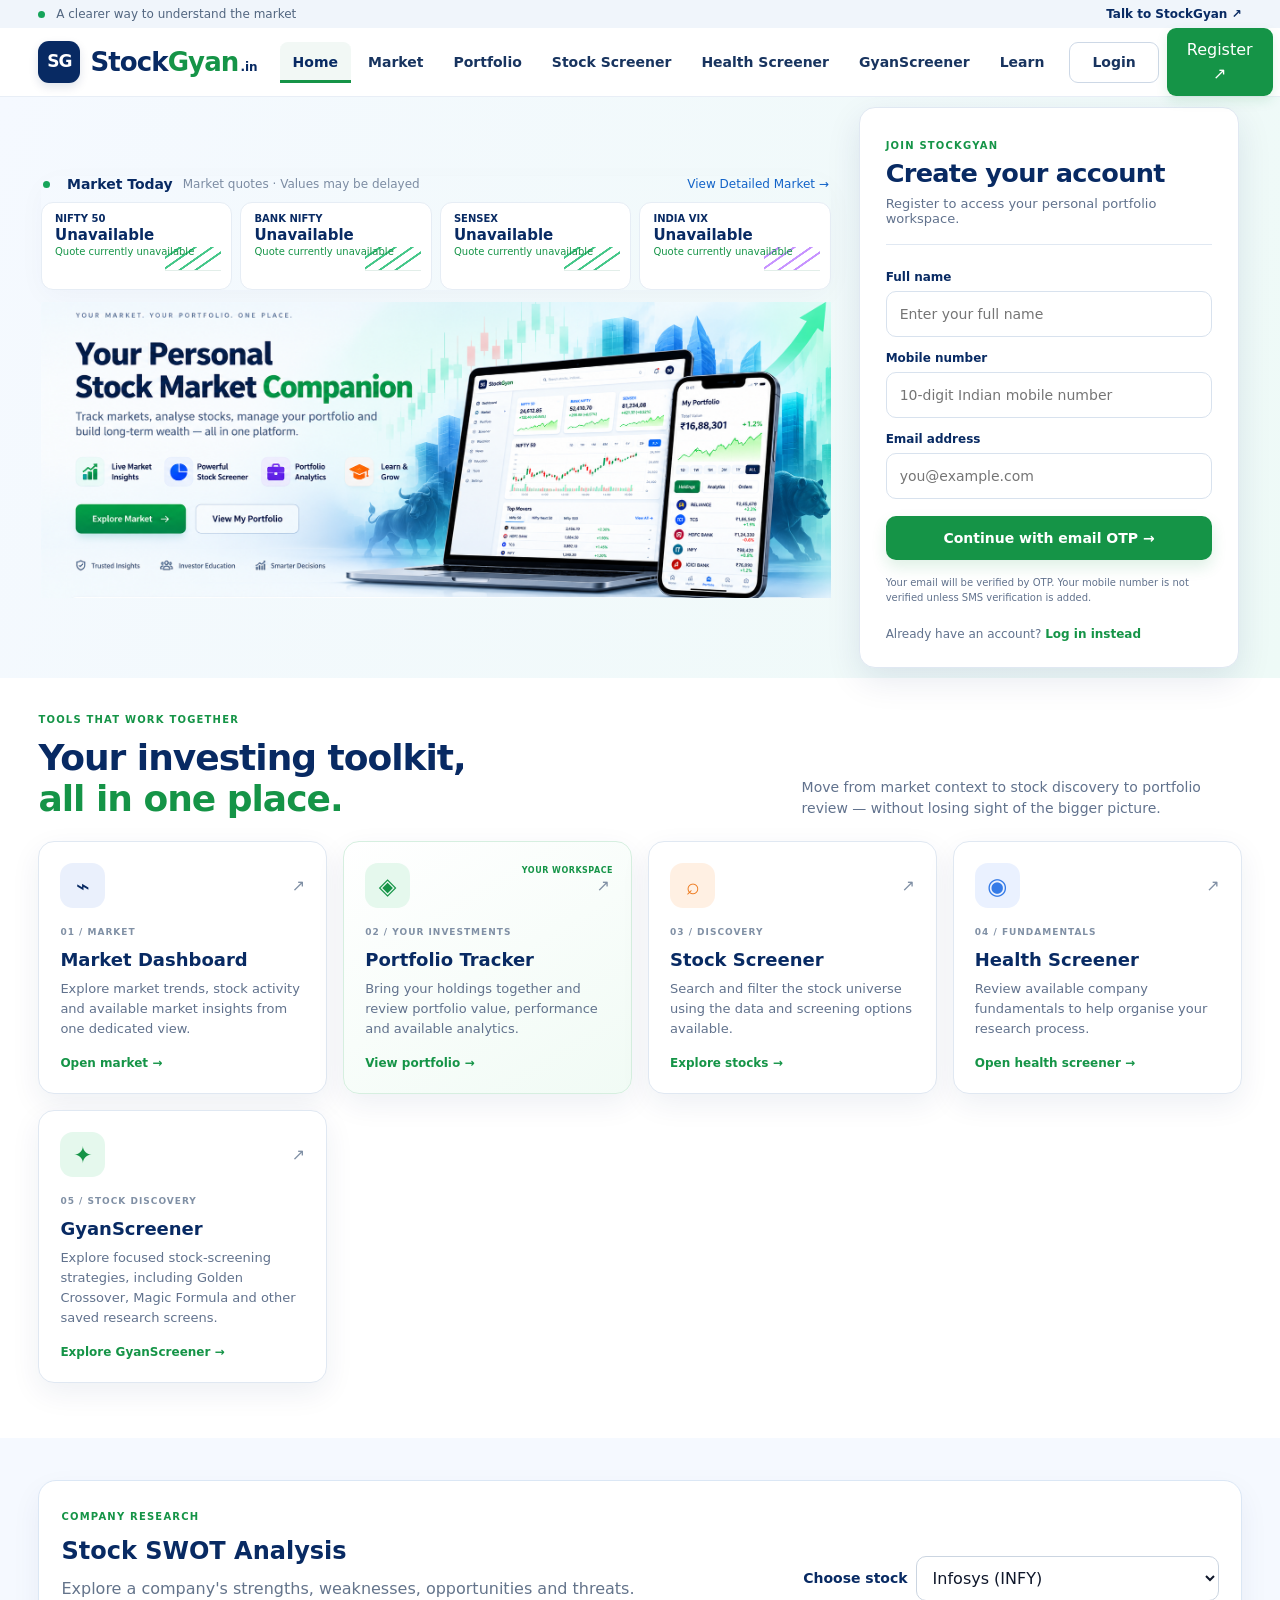
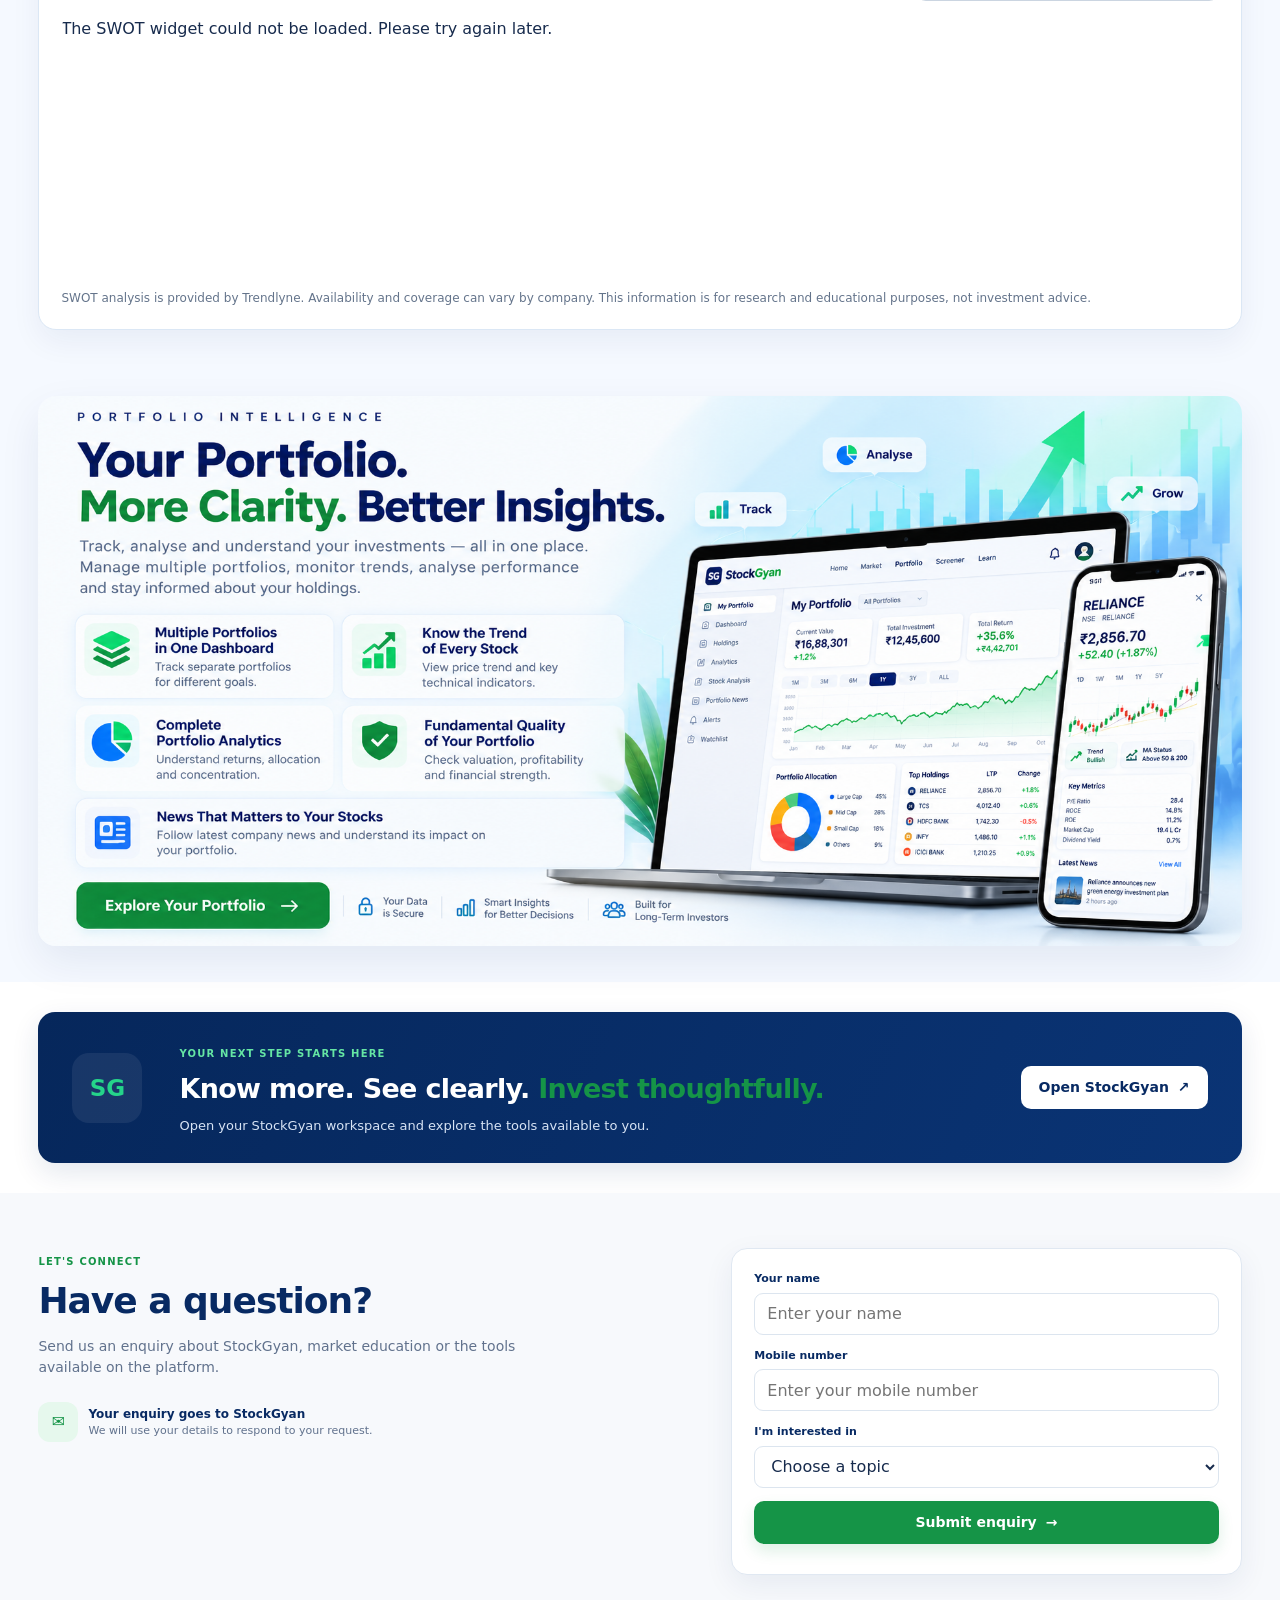
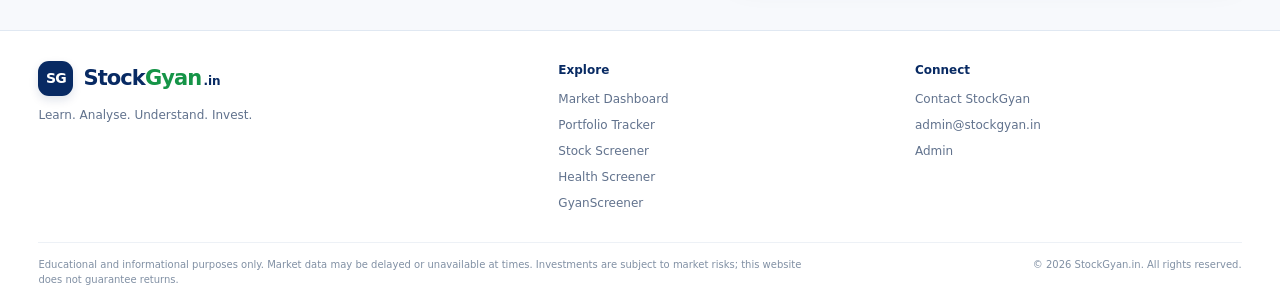
==== index.html @ 240e0427 "Implement Stock SWOT Analysis section in HTML Added Stock SWOT Analysis section with widget integrat" ====
<!doctype html>
<html lang="en">
<head>
  <meta charset="utf-8">
  <meta name="viewport" content="width=device-width, initial-scale=1">

  <meta name="description" content="StockGyan — market insights, portfolio tracking, stock screening and investor education in one place.">
  <meta name="theme-color" content="#082a63">

  <title>StockGyan.in – Stock Analysis, Market Insights & Portfolio Tracker</title> <meta name="description" content="Explore the stock market with StockGyan. Track your portfolio, analyse stocks, discover market trends, use stock screeners and explore financial health indicators.">

  <link rel="icon" type="image/png" href="/assets/stockgyan-brand-logo.png">
  <link rel="preload" as="image" href="/assets/image.PNG.png">
  <link rel="stylesheet" href="/styles.css?v=5">

  <!-- Crisp, responsive hero image -->
  <style>
    .hero-banner-wrap {
      position: relative;
      display: block;
      width: 100%;
      max-width: 100%;
      overflow: hidden;
      line-height: 0;
    }

    .hero-banner-image {
      display: block;
      width: 100%;
      height: auto;
      max-width: 100%;
      object-fit: contain;
      object-position: center;
      image-rendering: auto;
    }

    .hero-image-link {
      position: absolute;
      display: block;
      z-index: 2;
      line-height: normal;
    }

    @media (max-width: 768px) {
      .hero-banner-image {
        width: 100%;
        height: auto;
      }
    }

    /* Market Today cards sit above the banner in the hero's left column */
    .hero-signup-layout .hero-left-column { min-width:0; display:flex; flex-direction:column; gap:12px; }
    .hero-signup-layout .hero-left-column .market-today { width:100%; margin:0; padding:0; background:transparent; border:0; }
    .hero-signup-layout .hero-left-column .market-today .container { width:100%; max-width:none; padding-left:0; padding-right:0; }
    .hero-signup-layout .hero-left-column .market-today .market-today-head { margin-bottom:10px; }
    .hero-signup-layout .hero-left-column .market-today .market-today-grid { display:grid; grid-template-columns:repeat(4,minmax(0,1fr)); gap:8px; }
    .hero-signup-layout .hero-left-column .market-today .market-tile { min-width:0; }
    @media (max-width:900px) {
      .hero-signup-layout .hero-left-column .market-today .market-today-grid { grid-template-columns:repeat(2,minmax(0,1fr)); }
    }

    /* Portfolio Intelligence panel replacing Featured Stock Analysis */
    .portfolio-intelligence-panel {
      padding: 26px;
      border: 1px solid #dbe7f5;
      border-radius: 22px;
      background: linear-gradient(145deg, #ffffff 0%, #f1f8ff 100%);
      box-shadow: 0 16px 38px rgba(8, 42, 99, 0.08);
    }
    .portfolio-intelligence-panel h3 {
      margin: 22px 0 8px;
      color: #082a63;
      font-size: clamp(21px, 2vw, 28px);
      line-height: 1.2;
    }
    .portfolio-intelligence-panel > p {
      margin: 0 0 18px;
      color: #64748b;
      line-height: 1.55;
    }
    .portfolio-intelligence-features {
      display: grid;
      grid-template-columns: 1fr 1fr;
      gap: 10px;
      margin: 18px 0 22px;
    }
    .portfolio-intelligence-feature {
      display: flex;
      align-items: flex-start;
      gap: 10px;
      min-width: 0;
      padding: 12px;
      border: 1px solid #e2edf8;
      border-radius: 13px;
      background: rgba(255,255,255,.88);
    }
    .portfolio-intelligence-feature:last-child {
      grid-column: 1 / -1;
    }
    .pi-feature-icon {
      display: inline-flex;
      align-items: center;
      justify-content: center;
      flex: 0 0 34px;
      width: 34px;
      height: 34px;
      border-radius: 10px;
      color: #159447;
      background: #e7f8ef;
      font-size: 22px;
      font-weight: 700;
    }
    .portfolio-intelligence-feature b,
    .portfolio-intelligence-feature small {
      display: block;
    }
    .portfolio-intelligence-feature b {
      color: #082a63;
      font-size: 13px;
      line-height: 1.35;
    }
    .portfolio-intelligence-feature small {
      margin-top: 3px;
      color: #64748b;
      font-size: 11px;
      line-height: 1.4;
    }
    .portfolio-intelligence-cta {
      display: inline-flex;
      align-items: center;
      gap: 10px;
      text-decoration: none;
    }
    @media (max-width: 640px) {
      .portfolio-intelligence-panel {
        padding: 18px;
      }
      .portfolio-intelligence-features {
        grid-template-columns: 1fr;
      }
      .portfolio-intelligence-feature:last-child {
        grid-column: auto;
      }
    }


    /* Portfolio Intelligence image — full width */
    .portfolio-intelligence-full {
      padding: 24px 0 36px;
      background: #f5f9ff;
    }
    .portfolio-intelligence-image-wrap {
      width: 100%;
      min-width: 0;
      align-self: center;
      overflow: hidden;
      border-radius: 20px;
      background: #f1f8ff;
    }
    .portfolio-intelligence-image {
      display: block;
      width: 100%;
      height: auto;
      max-width: 100%;
      object-fit: contain;
      border-radius: 20px;
    }
    .portfolio-intelligence-image-full {
      width: 100%;
      max-width: 100%;
      height: auto;
      object-fit: contain;
      border-radius: 18px;
      box-shadow: 0 16px 40px rgba(8, 42, 99, 0.08);
    }
    .portfolio-intelligence-click-wrap {
      position: relative;
    }
    .portfolio-image-button-link {
      position: absolute;
      left: 5.3%;
      top: 45.5%;
      width: 21%;
      height: 14%;
      display: block;
      z-index: 2;
      border-radius: 14px;
      cursor: pointer;
    }
    .portfolio-image-button-link:focus-visible {
      outline: 3px solid #159447;
      outline-offset: 3px;
    }
    @media (max-width: 768px) {
      .portfolio-image-button-link {
        left: 5%;
        top: 45%;
        width: 37%;
        height: 14%;
      }
    }
    html { scroll-behavior: smooth; }
    #registerDrawer { scroll-margin-top: 110px; }
    @media (max-width: 768px) {
      .portfolio-intelligence-full {
        padding: 16px 0 24px;
      }
      .portfolio-intelligence-image-wrap {
        margin-top: 22px;
      }
    }

    /* Stock SWOT section */
    .stock-swot-section { padding: 42px 0; background: #f5f9ff; }
    .stock-swot-card { background:#fff; border:1px solid #dbe7f5; border-radius:18px; padding:22px; box-shadow:0 12px 30px rgba(8,42,99,.06); }
    .stock-swot-head { display:flex; align-items:flex-end; justify-content:space-between; gap:16px; flex-wrap:wrap; margin-bottom:16px; }
    .stock-swot-head h2 { margin:6px 0 8px; color:#082a63; }
    .stock-swot-head p { margin:0; color:#64748b; line-height:1.5; }
    .stock-swot-controls { display:flex; align-items:center; gap:8px; flex-wrap:wrap; }
    .stock-swot-controls label { color:#082a63; font-weight:700; font-size:14px; }
    .stock-swot-controls select { min-width:180px; max-width:100%; padding:11px 12px; border:1px solid #cbd5e1; border-radius:10px; background:#fff; color:#0f172a; font:inherit; }
    .stock-swot-widget { min-height:260px; overflow-x:auto; border-radius:12px; }
    .stock-swot-note { margin:12px 0 0; color:#64748b; font-size:12px; line-height:1.5; }
    @media (max-width:640px) { .stock-swot-card { padding:15px; } .stock-swot-head { align-items:stretch; } .stock-swot-controls { width:100%; } .stock-swot-controls select { flex:1; min-width:0; width:100%; } }

  </style>
</head>

<body>

  <!-- Announcement -->
  <div class="announcement">
    <div class="container announcement-inner">
      <span>
        <span class="announcement-dot"></span>
        A clearer way to understand the market
      </span>
      <a href="#contact">Talk to StockGyan <span aria-hidden="true">↗</span></a>
    </div>
  </div>

  <!-- Header -->
  <header class="site-header">
    <div class="container header-inner">

      <a class="brand" href="/" aria-label="StockGyan home">
        <span class="brand-symbol" aria-hidden="true">SG</span>
        <span class="brand-word">
          <span>Stock</span><strong>Gyan</strong><small>.in</small>
        </span>
      </a>

      <button
        class="menu-btn"
        type="button"
        aria-label="Open navigation"
        aria-expanded="false"
      >☰</button>

      <nav class="nav" aria-label="Main navigation">
        <a class="active" href="/">Home</a>
        <a href="/market">Market</a>
        <a href="/portfolio">Portfolio</a>
        <a href="/screener">Stock Screener</a>
        <a href="/screener1">Health Screener</a>
        <a href="/gyanscreener/">GyanScreener</a>
        <a href="#analysis">Learn</a>
        <a class="nav-login" href="/portfolio">Login</a>
        <button class="nav-cta" type="button" data-open-register>
          Register <span aria-hidden="true">↗</span>
        </button>
      </nav>

    </div>
  </header>

  <main>

    <!-- Hero banner and registration -->
    <section
      class="hero-image-section hero-signup-layout"
      aria-label="StockGyan market and portfolio companion"
    >

      <div class="hero-left-column">

    <!-- Market today -->
    <section class="market-today">
      <div class="container">

        <div class="market-today-head">
          <div>
            <span class="live-indicator"></span>
            <strong>Market Today</strong>
            <span class="market-time">
              Illustrative preview · Connect live market data for current values
            </span>
          </div>
          <a href="/market">View Detailed Market →</a>
        </div>

        <div class="market-today-grid">

          <a class="market-tile" href="/market">
            <small>NIFTY 50</small>
            <strong>Explore market</strong>
            <span>Indices &amp; movers ↗</span>
            <i class="market-spark green"></i>
          </a>

          <a class="market-tile" href="/market">
            <small>BANK NIFTY</small>
            <strong>Banking index</strong>
            <span>View current data ↗</span>
            <i class="market-spark green"></i>
          </a>

          <a class="market-tile" href="/market">
            <small>SENSEX</small>
            <strong>Market index</strong>
            <span>View current data ↗</span>
            <i class="market-spark green"></i>
          </a>

          <a class="market-tile" href="/market">
            <small>INDIA VIX</small>
            <strong>Market volatility</strong>
            <span>View current data ↗</span>
            <i class="market-spark red"></i>
          </a>

        </div>
      </div>
    </section>

      <div class="hero-banner-wrap">

        <img
          src="/assets/image.PNG.png"
          alt="Your Personal Stock Market Companion — StockGyan"
          class="hero-banner-image"
          fetchpriority="high"
          decoding="async"
        >

        <!-- Preserve clickable areas on your existing banner -->
        <a
          class="hero-image-link hero-market-link"
          href="/market"
          aria-label="Explore Market"
          title="Explore Market"
        ></a>

        <a
          class="hero-image-link hero-portfolio-link"
          href="/portfolio"
          aria-label="View My Portfolio"
          title="View My Portfolio"
        ></a>

      </div>

      </div><!-- /.hero-left-column -->

      <!-- Registration card -->
      <aside
        class="hero-signup-card"
        id="registerDrawer"
        aria-labelledby="registerTitle"
        aria-hidden="false"
      >

        <div class="hero-register-head">
          <div>
            <span class="section-kicker">JOIN STOCKGYAN</span>
            <h2 id="registerTitle">Create your account</h2>
            <p>Register to access your personal portfolio workspace.</p>
          </div>
        </div>

        <!-- Registration form -->
        <div id="registerFormStep">
          <form id="homepageRegisterForm" class="register-form">

            <label for="registerName">Full name</label>
            <input
              id="registerName"
              name="name"
              type="text"
              autocomplete="name"
              maxlength="100"
              placeholder="Enter your full name"
              required
            >

            <label for="registerMobile">Mobile number</label>
            <input
              id="registerMobile"
              name="mobile"
              type="tel"
              inputmode="numeric"
              autocomplete="tel-national"
              maxlength="10"
              placeholder="10-digit Indian mobile number"
              required
            >

            <label for="registerEmail">Email address</label>
            <input
              id="registerEmail"
              name="email"
              type="email"
              autocomplete="email"
              placeholder="you@example.com"
              required
            >

            <button
              class="button button-primary register-submit"
              id="registerSendOtp"
              type="submit"
            >Continue with email OTP →</button>

            <p class="register-privacy">
              Your email will be verified by OTP. Your mobile number is
              not verified unless SMS verification is added.
            </p>

            <div
              class="register-message"
              id="registerMessage"
              aria-live="polite"
            ></div>

          </form>
        </div>

        <!-- Email OTP verification -->
        <div id="registerOtpStep" hidden>

          <p class="register-otp-intro">
            Enter the six-digit code sent to
            <strong id="registerOtpEmail"></strong>.
          </p>

          <form id="homepageVerifyForm" class="register-form">

            <label for="registerOtp">Email OTP</label>
            <input
              id="registerOtp"
              type="text"
              inputmode="numeric"
              autocomplete="one-time-code"
              maxlength="6"
              placeholder="6-digit OTP"
              required
            >

            <button
              class="button button-primary register-submit"
              id="registerVerifyOtp"
              type="submit"
            >Verify and continue →</button>

            <button
              class="register-text-button"
              id="registerBackButton"
              type="button"
            >Use a different email</button>

            <div
              class="register-message"
              id="registerOtpMessage"
              aria-live="polite"
            ></div>

          </form>
        </div>

        <div class="register-drawer-foot">
          Already have an account?
          <a href="/portfolio">Log in instead</a>
        </div>

      </aside>
    </section>

    <!-- Tools -->
    <section class="section tools-section" id="tools" style="padding-top: 28px;">
      <div class="container">

        <div class="section-heading">
          <div>
            <span class="section-kicker">TOOLS THAT WORK TOGETHER</span>
            <h2>Your investing toolkit,<br><span>all in one place.</span></h2>
          </div>
          <p>
            Move from market context to stock discovery to portfolio review
            — without losing sight of the bigger picture.
          </p>
        </div>

        <div class="tool-grid">

          <a class="tool-card" href="/market">
            <div class="tool-card-top">
              <span class="tool-icon tool-icon-navy">⌁</span>
              <span class="card-arrow">↗</span>
            </div>
            <span class="tool-number">01 / MARKET</span>
            <h3>Market Dashboard</h3>
            <p>
              Explore market trends, stock activity and available market
              insights from one dedicated view.
            </p>
            <span class="tool-link">Open market <b>→</b></span>
          </a>

          <a class="tool-card featured-tool" href="/portfolio">
            <div class="tool-card-top">
              <span class="tool-icon tool-icon-green">◈</span>
              <span class="card-arrow">↗</span>
            </div>
            <span class="tool-number">02 / YOUR INVESTMENTS</span>
            <h3>Portfolio Tracker</h3>
            <p>
              Bring your holdings together and review portfolio value,
              performance and available analytics.
            </p>
            <span class="tool-link">View portfolio <b>→</b></span>
            <span class="featured-label">YOUR WORKSPACE</span>
          </a>

          <a class="tool-card" href="/screener">
            <div class="tool-card-top">
              <span class="tool-icon tool-icon-orange">⌕</span>
              <span class="card-arrow">↗</span>
            </div>
            <span class="tool-number">03 / DISCOVERY</span>
            <h3>Stock Screener</h3>
            <p>
              Search and filter the stock universe using the data
              and screening options available.
            </p>
            <span class="tool-link">Explore stocks <b>→</b></span>
          </a>

          <a class="tool-card" href="/screener1">
            <div class="tool-card-top">
              <span class="tool-icon tool-icon-blue">◉</span>
              <span class="card-arrow">↗</span>
            </div>
            <span class="tool-number">04 / FUNDAMENTALS</span>
            <h3>Health Screener</h3>
            <p>
              Review available company fundamentals to help organise
              your research process.
            </p>
            <span class="tool-link">Open health screener <b>→</b></span>
          </a>

          <a class="tool-card" href="/gyanscreener/">
            <div class="tool-card-top">
              <span class="tool-icon tool-icon-green">✦</span>
              <span class="card-arrow">↗</span>
            </div>
            <span class="tool-number">05 / STOCK DISCOVERY</span>
            <h3>GyanScreener</h3>
            <p>
              Explore focused stock-screening strategies, including Golden Crossover,
              Magic Formula and other saved research screens.
            </p>
            <span class="tool-link">Explore GyanScreener <b>→</b></span>
          </a>

        </div>
      </div>
    </section>


    <!-- Stock SWOT Analysis: homepage section -->
    <section class="stock-swot-section" id="stock-swot" aria-labelledby="stockSwotTitle">
      <div class="container">
        <div class="stock-swot-card">
          <div class="stock-swot-head">
            <div>
              <span class="section-kicker">COMPANY RESEARCH</span>
              <h2 id="stockSwotTitle">Stock SWOT Analysis</h2>
              <p>Explore a company's strengths, weaknesses, opportunities and threats.</p>
            </div>
            <div class="stock-swot-controls">
              <label for="stockSwotSymbol">Choose stock</label>
              <select id="stockSwotSymbol">
                <option value="INFY">Infosys (INFY)</option>
                <option value="IFCI">IFCI (IFCI)</option>
                <option value="RELIANCE">Reliance Industries (RELIANCE)</option>
                <option value="TCS">Tata Consultancy Services (TCS)</option>
                <option value="HDFCBANK">HDFC Bank (HDFCBANK)</option>
                <option value="ICICIBANK">ICICI Bank (ICICIBANK)</option>
              </select>
            </div>
          </div>

          <div class="stock-swot-widget" id="stockSwotWidget" aria-live="polite">
            <blockquote
              class="trendlyne-widgets"
              data-get-url="https://trendlyne.com/web-widget/swot-widget/Poppins/INFY/?posCol=00A25B&amp;primaryCol=006AFF&amp;negCol=EB3B00&amp;neuCol=F7941E"
              data-theme="light"></blockquote>
          </div>
          <p class="stock-swot-note">SWOT analysis is provided by Trendlyne. Availability and coverage can vary by company. This information is for research and educational purposes, not investment advice.</p>
        </div>
      </div>
    </section>

    <!-- Portfolio Intelligence full-width image -->
    <section class="portfolio-intelligence-full">
      <div class="container portfolio-intelligence-click-wrap">
        <img
          src="/assets/portfolio-intelligence.png"
          alt="StockGyan Portfolio Intelligence: multiple portfolios, stock trends, portfolio analytics, fundamental quality and news about your holdings"
          class="portfolio-intelligence-image portfolio-intelligence-image-full"
          loading="lazy"
          decoding="async"
        >
        <!-- Transparent clickable area positioned over the Explore Your Portfolio button in the image -->
        <a class="portfolio-image-button-link" href="#registerDrawer" aria-label="Explore your portfolio and register for StockGyan"></a>
      </div>
    </section>
<!-- Closing call to action -->
    <section class="closing-cta">
      <div class="container closing-inner">

        <div class="closing-mark" aria-hidden="true">SG</div>

        <div>
          <span class="section-kicker">YOUR NEXT STEP STARTS HERE</span>
          <h2>Know more. See clearly. <span>Invest thoughtfully.</span></h2>
          <p>
            Open your StockGyan workspace and explore the tools
            available to you.
          </p>
        </div>

        <a class="button button-white" href="/portfolio">
          Open StockGyan <span aria-hidden="true">↗</span>
        </a>

      </div>
    </section>

    <!-- Contact -->
    <section class="section contact-section" id="contact">
      <div class="container contact-grid">

        <div class="contact-copy">
          <span class="section-kicker">LET'S CONNECT</span>
          <h2>Have a question?</h2>
          <p>
            Send us an enquiry about StockGyan, market education or
            the tools available on the platform.
          </p>

          <div class="contact-assurance">
            <span>✉</span>
            <div>
              <b>Your enquiry goes to StockGyan</b>
              <small>
                We will use your details to respond to your request.
              </small>
            </div>
          </div>
        </div>

        <form class="contact-form" id="enquiryForm">

          <label for="enquiryName">Your name</label>
          <input
            id="enquiryName"
            name="name"
            type="text"
            placeholder="Enter your name"
            autocomplete="name"
            required
          >

          <label for="enquiryPhone">Mobile number</label>
          <input
            id="enquiryPhone"
            name="phone"
            type="tel"
            inputmode="tel"
            placeholder="Enter your mobile number"
            autocomplete="tel"
            required
          >

          <label for="enquiryType">I'm interested in</label>
          <select id="enquiryType" name="enquiry_type" required>
            <option value="">Choose a topic</option>
            <option>Stock Market Education</option>
            <option>Stocks</option>
            <option>Mutual Funds / SIP</option>
            <option>IPO / NFO</option>
            <option>StockGyan Tools</option>
            <option>Other</option>
          </select>

          <button class="button button-primary form-submit" type="submit">
            Submit enquiry <span aria-hidden="true">→</span>
          </button>

          <div
            id="enquiryMsg"
            class="form-message"
            aria-live="polite"
          ></div>

        </form>
      </div>
    </section>

  </main>

  <!-- Footer -->
  <footer class="site-footer">
    <div class="container footer-main">

      <div class="footer-brand">
        <a class="brand brand-footer" href="/">
          <span class="brand-symbol" aria-hidden="true">SG</span>
          <span class="brand-word">
            <span>Stock</span><strong>Gyan</strong><small>.in</small>
          </span>
        </a>
        <p>Learn. Analyse. Understand. Invest.</p>
      </div>

      <div class="footer-column">
        <b>Explore</b>
        <a href="/market">Market Dashboard</a>
        <a href="/portfolio">Portfolio Tracker</a>
        <a href="/screener">Stock Screener</a>
        <a href="/screener1">Health Screener</a>
        <a href="/gyanscreener/">GyanScreener</a>
      </div>

      <div class="footer-column">
        <b>Connect</b>
        <a href="#contact">Contact StockGyan</a>
        <a href="mailto:admin@stockgyan.in">admin@stockgyan.in</a>
        <a href="/admin">Admin</a>
      </div>

    </div>

    <div class="container footer-bottom">
      <p>
        Educational and informational purposes only. Market data may be
        delayed or unavailable at times. Investments are subject to market
        risks; this website does not guarantee returns.
      </p>
      <span>© 2026 StockGyan.in. All rights reserved.</span>
    </div>
  </footer>

  <!-- Keep the existing site JavaScript -->
  <script src="/script.js?v=3"></script>

  <script>
    // Mobile navigation and homepage registration.
    (function () {
      const menuButton = document.querySelector('.menu-btn');
      const nav = document.querySelector('.nav');

      if (menuButton && nav) {
        menuButton.addEventListener('click', function () {
          const open = nav.classList.toggle('open');

          menuButton.setAttribute('aria-expanded', String(open));
          menuButton.setAttribute(
            'aria-label',
            open ? 'Close navigation' : 'Open navigation'
          );
        });

        nav.querySelectorAll('a').forEach(function (link) {
          link.addEventListener('click', function () {
            nav.classList.remove('open');
            menuButton.setAttribute('aria-expanded', 'false');
          });
        });
      }

      const drawer = document.getElementById('registerDrawer');
      const openers = document.querySelectorAll('[data-open-register]');

      function openDrawer() {
        if (!drawer) return;

        drawer.scrollIntoView({
          behavior: 'smooth',
          block: 'center'
        });

        const nameInput = document.getElementById('registerName');

        if (nameInput) {
          setTimeout(function () {
            nameInput.focus();
          }, 350);
        }
      }

      openers.forEach(function (button) {
        button.addEventListener('click', openDrawer);
      });

      // Registration elements.
      const regForm = document.getElementById('homepageRegisterForm');
      const otpStep = document.getElementById('registerOtpStep');
      const formStep = document.getElementById('registerFormStep');
      const regMessage = document.getElementById('registerMessage');
      const otpMessage = document.getElementById('registerOtpMessage');
      const sendButton = document.getElementById('registerSendOtp');
      const verifyButton = document.getElementById('registerVerifyOtp');

      let emailForOtp = '';

      function showMessage(element, text, kind = 'error') {
        if (!element) return;

        element.textContent = text;
        element.className = 'register-message is-visible ' + kind;
      }

      // Send email OTP.
      if (regForm) {
        regForm.addEventListener('submit', async function (event) {
          event.preventDefault();

          regMessage.className = 'register-message';

          const name = document
            .getElementById('registerName').value.trim();

          const mobile = document
            .getElementById('registerMobile').value
            .replace(/\D/g, '');

          const email = document
            .getElementById('registerEmail').value
            .trim()
            .toLowerCase();

          if (name.length < 2) {
            return showMessage(
              regMessage,
              'Please enter your full name.'
            );
          }

          if (!/^[6-9]\d{9}$/.test(mobile)) {
            return showMessage(
              regMessage,
              'Enter a valid 10-digit Indian mobile number.'
            );
          }

          if (!/^[^\s@]+@[^\s@]+\.[^\s@]+$/.test(email)) {
            return showMessage(
              regMessage,
              'Enter a valid email address.'
            );
          }

          sendButton.disabled = true;
          sendButton.textContent = 'Sending OTP…';

          try {
            const response = await fetch('/api/auth/send-otp', {
              method: 'POST',
              headers: {
                'Content-Type': 'application/json'
              },
              body: JSON.stringify({
                email: email,
                name: name,
                mobile: mobile
              })
            });

            const data = await response.json();

            if (!response.ok || data.status !== 'success') {
              throw new Error(
                data.message || 'Unable to send OTP.'
              );
            }

            emailForOtp = email;

            document.getElementById('registerOtpEmail')
              .textContent = email;

            formStep.hidden = true;
            otpStep.hidden = false;

            document.getElementById('registerOtp').focus();

            showMessage(
              otpMessage,
              'OTP sent. Check your email.',
              'success'
            );

          } catch (error) {
            showMessage(
              regMessage,
              error.message || 'Unable to send OTP. Please try again.'
            );

          } finally {
            sendButton.disabled = false;
            sendButton.textContent = 'Continue with email OTP →';
          }
        });
      }

      // Accept only digits in mobile and OTP fields.
      const mobileInput = document.getElementById('registerMobile');
      const otpInput = document.getElementById('registerOtp');

      if (mobileInput) {
        mobileInput.addEventListener('input', function () {
          this.value = this.value.replace(/\D/g, '').slice(0, 10);
        });
      }

      if (otpInput) {
        otpInput.addEventListener('input', function () {
          this.value = this.value.replace(/\D/g, '').slice(0, 6);
        });
      }

      // Verify email OTP.
      const verifyForm = document.getElementById('homepageVerifyForm');

      if (verifyForm) {
        verifyForm.addEventListener('submit', async function (event) {
          event.preventDefault();

          otpMessage.className = 'register-message';

          const otp = otpInput.value.trim();

          if (!/^\d{6}$/.test(otp)) {
            return showMessage(
              otpMessage,
              'Enter the 6-digit OTP.'
            );
          }

          verifyButton.disabled = true;
          verifyButton.textContent = 'Verifying…';

          try {
            const response = await fetch('/api/auth/verify-otp', {
              method: 'POST',
              headers: {
                'Content-Type': 'application/json'
              },
              body: JSON.stringify({
                email: emailForOtp,
                otp: otp
              })
            });

            const data = await response.json();

            if (!response.ok || data.status !== 'success') {
              throw new Error(
                data.message || 'OTP verification failed.'
              );
            }

            showMessage(
              otpMessage,
              'Email verified. Opening your portfolio…',
              'success'
            );

            window.location.href = '/portfolio/dashboard/';

          } catch (error) {
            showMessage(
              otpMessage,
              error.message || 'Unable to verify OTP.'
            );

          } finally {
            verifyButton.disabled = false;
            verifyButton.textContent = 'Verify and continue →';
          }
        });
      }

      // Return to registration with a different email.
      const backButton = document.getElementById('registerBackButton');

      if (backButton) {
        backButton.addEventListener('click', function () {
          otpStep.hidden = true;
          formStep.hidden = false;
          otpInput.value = '';
          otpMessage.className = 'register-message';
        });
      }

    })();
  </script>


  <script>
    // Trendlyne SWOT widget stock selector.
    // Re-load the provider script when the selected symbol changes so it can
    // initialize the newly configured widget. Verify the provider's behavior
    // on the deployed site because third-party widget initialization is controlled by Trendlyne.
    (function () {
      const select = document.getElementById('stockSwotSymbol');
      const container = document.getElementById('stockSwotWidget');
      if (!select || !container) return;

      const colors = 'posCol=00A25B&primaryCol=006AFF&negCol=EB3B00&neuCol=F7941E';
      let loadVersion = 0;

      function loadSwot(symbol) {
        if (!/^[A-Z0-9&.-]{1,30}$/.test(symbol)) return;
        loadVersion += 1;
        const currentVersion = loadVersion;

        // Remove the prior widget and provider script before rebuilding it.
        container.replaceChildren();
        document.querySelectorAll('script[data-stockgyan-trendlyne="true"]').forEach(function (oldScript) {
          oldScript.remove();
        });

        const widget = document.createElement('blockquote');
        widget.className = 'trendlyne-widgets';
        widget.setAttribute(
          'data-get-url',
          'https://trendlyne.com/web-widget/swot-widget/Poppins/' +
            encodeURIComponent(symbol) + '/?' + colors
        );
        widget.setAttribute('data-theme', 'light');
        container.appendChild(widget);

        const providerScript = document.createElement('script');
        providerScript.async = true;
        providerScript.charset = 'utf-8';
        providerScript.dataset.stockgyanTrendlyne = 'true';
        providerScript.src = 'https://cdn-static.trendlyne.com/static/js/webwidgets/tl-widgets.js';
        providerScript.onload = function () {
          // No undocumented provider API is called; script reload lets the
          // provider run its standard initialization on the new blockquote.
          if (currentVersion !== loadVersion) return;
        };
        providerScript.onerror = function () {
          if (currentVersion === loadVersion) {
            container.textContent = 'The SWOT widget could not be loaded. Please try again later.';
          }
        };
        document.body.appendChild(providerScript);
      }

      select.addEventListener('change', function () {
        loadSwot(select.value);
      });

      // The initial INFY widget is present in the HTML. Load the provider script once.
      const initialScript = document.createElement('script');
      initialScript.async = true;
      initialScript.charset = 'utf-8';
      initialScript.dataset.stockgyanTrendlyne = 'true';
      initialScript.src = 'https://cdn-static.trendlyne.com/static/js/webwidgets/tl-widgets.js';
      initialScript.onerror = function () {
        container.textContent = 'The SWOT widget could not be loaded. Please try again later.';
      };
      document.body.appendChild(initialScript);
    })();
  </script>

</body>
</html>
---- styles.css ----
:root{--navy:#082a63;--green:#159447;--ink:#172b4d;--muted:#61728d;--page:#f4f8fc;--white:#fff;--line:#e0e8f2;--shadow:0 10px 30px rgba(8,42,99,.07);--radius:18px}
*{box-sizing:border-box}html{scroll-behavior:smooth}body{margin:0;color:var(--ink);background:#fff;font-family:Inter,ui-sans-serif,system-ui,-apple-system,BlinkMacSystemFont,"Segoe UI",sans-serif;line-height:1.5}a{color:inherit;text-decoration:none}button,input,select{font:inherit}.container{width:min(1400px,94%);margin-inline:auto}.announcement{background:#f0f5fb;color:#526680;font-size:12px}.announcement-inner{min-height:28px;display:flex;align-items:center;justify-content:space-between;gap:12px}.announcement a{color:var(--navy);font-weight:700}.announcement-dot,.live-indicator{display:inline-block;width:7px;height:7px;border-radius:50%;background:#16a45a;margin-right:7px}.site-header{position:sticky;top:0;z-index:30;background:rgba(255,255,255,.97);border-bottom:1px solid #e8eef6;backdrop-filter:blur(12px)}.header-inner{min-height:68px;display:flex;align-items:center;justify-content:space-between;gap:22px}.brand{display:inline-flex;align-items:center;gap:10px;flex-shrink:0}.brand-symbol{display:grid;place-items:center;width:42px;height:42px;border-radius:11px;background:var(--navy);color:white;font-size:17px;font-weight:900;letter-spacing:-1px;box-shadow:0 4px 10px #082a6320}.brand-word{display:inline-flex;align-items:baseline;font-size:26px;line-height:1;font-weight:850;letter-spacing:-.9px;color:var(--navy)}.brand-word strong{color:var(--green)}.brand-word small{font-size:12px;letter-spacing:0;margin-left:2px}.nav{display:flex;align-items:center;gap:4px}.nav a{padding:10px 13px;border-radius:9px;font-size:14px;font-weight:650;color:#18345f;white-space:nowrap}.nav a:hover,.nav a.active{color:var(--navy);background:#f2f8f5}.nav a.active{box-shadow:inset 0 -3px var(--green);border-radius:8px 8px 0 0}.nav .nav-login{border:1px solid #cdd8e6;padding:9px 22px;margin-left:8px}.nav .nav-cta{background:var(--green);color:white;padding:10px 20px;margin-left:4px;box-shadow:0 5px 12px #15944720}.menu-btn{display:none;border:1px solid var(--line);border-radius:8px;background:white;padding:6px 10px;color:var(--navy)}
.hero{position:relative;overflow:hidden;background:radial-gradient(ellipse at 57% 42%,#d6fff0 0,rgba(220,255,245,.64) 20%,transparent 43%),linear-gradient(110deg,#f5f9ff 0%,#f1f8fb 52%,#edf8f6 100%);padding:24px 0 18px}.hero:before{content:"";position:absolute;width:360px;height:360px;border-radius:50%;background:#c8f6e5;filter:blur(55px);opacity:.55;left:39%;top:5%}.hero-grid{position:relative;display:grid;grid-template-columns:minmax(0,1.02fr) minmax(330px,1.15fr) minmax(245px,.68fr);gap:22px;align-items:center;min-height:395px}.hero-copy{padding:22px 0}.eyebrow{display:flex;align-items:center;gap:8px;color:#506584;font-size:14px;font-weight:800;letter-spacing:1px;margin-bottom:10px}.eyebrow-line{display:none}.hero h1{color:var(--navy);font-size:clamp(34px,3.2vw,51px);line-height:1.08;letter-spacing:-1.8px;margin:0 0 14px;font-weight:850}.hero h1 span{color:var(--green)}.hero-lead{max-width:540px;font-size:17px;line-height:1.55;color:#586b87;margin:0 0 22px}.hero-actions{display:flex;flex-wrap:wrap;gap:10px}.button{display:inline-flex;align-items:center;justify-content:center;gap:9px;min-height:43px;padding:11px 18px;border-radius:10px;font-size:14px;font-weight:750;transition:transform .15s,box-shadow .15s}.button:hover{transform:translateY(-1px)}.button-primary{background:var(--green);color:#fff;box-shadow:0 7px 15px #15944724}.button-secondary{border:1px solid #cdd9e7;background:white;color:var(--navy)}.button-white{background:white;color:var(--navy)}.button-play{color:var(--green)}.hero-trust{display:flex;gap:10px;align-items:center;margin-top:23px;color:#536782;font-size:12px}.trust-icon{display:grid;place-items:center;width:28px;height:28px;border-radius:50%;background:#d9f6e7;color:var(--green);font-weight:900}.hero-trust strong,.hero-trust span{display:block}.hero-trust strong{font-size:13px;color:var(--navy)}
.hero-visual{position:relative;min-width:0;padding:24px 0 30px}.visual-halo{position:absolute;inset:8% -4% 5%;background:linear-gradient(135deg,#c7f7e7,#8de5d8 55%,#d9edff);border-radius:48% 35% 42% 30%;filter:blur(4px);opacity:.8}.dashboard-window{position:relative;z-index:1;background:#fff;border:1px solid #e1eaf4;border-radius:15px;overflow:hidden;box-shadow:0 20px 40px #082a6324;transform:perspective(1000px) rotateY(-4deg)}.window-top{height:43px;padding:0 14px;display:flex;align-items:center;justify-content:space-between;border-bottom:1px solid #e8eef5}.window-brand{display:flex;align-items:center;gap:7px;font-size:12px;color:var(--navy)}.window-brand b span{color:var(--green)}.mini-mark{display:grid;place-items:center;width:22px;height:22px;background:var(--navy);border-radius:6px;color:#fff;font-size:9px;font-weight:900}.window-dots{display:flex;gap:4px}.window-dots i{width:5px;height:5px;border-radius:50%;background:#c5d2e0}.window-body{padding:15px}.window-greeting{display:flex;justify-content:space-between;align-items:center;margin-bottom:14px}.window-greeting small{font-size:8px;color:#8292a9;letter-spacing:.8px}.window-greeting h3{margin:2px 0 0;font-size:17px;color:var(--navy)}.status-pill{font-size:9px;background:#e8f8ef;color:var(--green);padding:5px 8px;border-radius:20px}.status-pill i{display:inline-block;width:5px;height:5px;background:var(--green);border-radius:50%;margin-right:4px}.mini-stats{display:grid;grid-template-columns:1fr 1fr;gap:9px}.mini-stat{position:relative;min-height:82px;border:1px solid #e5edf5;border-radius:10px;padding:10px;overflow:hidden}.mini-stat>span{display:block;color:#687b94;font-size:10px}.mini-stat>b{display:block;color:var(--navy);font-size:17px}.mini-stat small{font-size:9px;color:#8292a9}.sparkline{position:absolute;right:8px;top:20px;width:55px;height:28px;border-bottom:1px solid #e4edf4;overflow:hidden}.sparkline:after{content:"";position:absolute;inset:6px 0 0;background:linear-gradient(160deg,transparent 0 17%,var(--green) 18% 21%,transparent 22% 32%,var(--green) 33% 36%,transparent 37% 47%,var(--green) 48% 51%,transparent 52% 65%,var(--green) 66% 69%,transparent 70%)}.spark-blue:after{filter:hue-rotate(45deg)}.chart-panel{margin-top:10px;border:1px solid #e5edf5;border-radius:10px;padding:10px}.chart-heading{display:flex;align-items:center;justify-content:space-between}.chart-heading b,.chart-heading small{display:block}.chart-heading b{font-size:11px;color:var(--navy)}.chart-heading small{font-size:9px;color:#8795a8}.chart-heading>span{color:var(--green)}.chart-art{width:100%;height:78px;display:block;margin-top:5px}.chart-legend{display:flex;justify-content:space-between;gap:6px;font-size:8px;color:#8492a6}.legend-dot{display:inline-block;width:6px;height:6px;border-radius:50%;margin-right:4px}.legend-dot.green{background:var(--green)}.window-shortcuts{display:flex;justify-content:space-around;padding-top:10px;font-size:10px;color:#536782}.shortcut-icon{display:inline-grid;place-items:center;width:20px;height:20px;border-radius:6px;margin-right:4px;font-style:normal}.shortcut-icon.green{background:#e3f8ec;color:var(--green)}.shortcut-icon.blue{background:#e5efff;color:#2876e9}.shortcut-icon.orange{background:#fff0e4;color:#ef791b}.floating-note{display:none}.visual-caption{text-align:center;font-size:10px;color:#71829b;margin-top:7px}.signup-card{position:relative;z-index:2;padding:22px 20px;background:rgba(255,255,255,.96);border:1px solid #fff;border-radius:16px;box-shadow:0 15px 40px #082a6310}.signup-card h2{margin:0 0 16px;color:var(--navy);font-size:23px;line-height:1.25;letter-spacing:-.5px}.signup-tabs{display:grid;grid-template-columns:1fr 1fr;border-bottom:1px solid #e7edf4;margin-bottom:17px}.signup-tabs span,.signup-tabs a{text-align:center;padding:8px 4px;font-size:13px;font-weight:750}.signup-tabs .selected{border-bottom:3px solid var(--green);color:var(--navy)}.signup-tabs a{color:#6b7c94}.signup-card p{font-size:13px;color:var(--muted);margin:0 0 18px}.signup-button{width:100%}.signup-card>small{display:block;text-align:center;margin-top:13px;color:#657792;font-size:11px}.signup-card>small a{color:#1263c8}
.market-today{position:relative;margin-top:-2px;padding:14px 0 16px;background:#fff;border:1px solid #eef2f7;border-radius:18px;box-shadow:0 8px 28px #082a6308}.market-today-head{display:flex;justify-content:space-between;align-items:center;gap:12px;margin:0 2px 10px}.market-today-head>div{display:flex;align-items:center;gap:10px;flex-wrap:wrap}.market-today-head strong{font-size:14px;color:var(--navy)}.market-time{font-size:12px;color:#7c8ca3}.market-today-head>a{font-size:12px;color:#1263c8;white-space:nowrap}.market-today-grid{display:grid;grid-template-columns:repeat(5,minmax(0,1fr));gap:12px}.market-tile{position:relative;min-height:88px;padding:10px 13px;border:1px solid #e6edf5;border-radius:12px;overflow:hidden;background:#fff}.market-tile small,.market-tile strong,.market-tile span{position:relative;z-index:1;display:block}.market-tile small{font-size:10px;font-weight:800;color:var(--navy)}.market-tile strong{font-size:15px;color:var(--navy);margin:2px 0}.market-tile span{font-size:10px;color:var(--green)}.market-spark{position:absolute;right:10px;bottom:18px;width:56px;height:24px;opacity:.8;border-bottom:1px solid #dcebe4}.market-spark:after{content:"";position:absolute;inset:0;background:linear-gradient(145deg,transparent 0 15%,#14b86a 16% 19%,transparent 20% 32%,#14b86a 33% 36%,transparent 37% 51%,#14b86a 52% 55%,transparent 56% 69%,#14b86a 70% 73%,transparent 74%)}.market-spark.red:after{filter:hue-rotate(125deg)}
.quick-access{padding:15px 0 5px}.quick-access-inner{display:grid;grid-template-columns:repeat(4,minmax(0,1fr));gap:14px}.quick-label{display:flex;align-items:center;gap:9px;padding:15px;background:#f7fafc;border-radius:13px}.quick-label b,.quick-label small{display:block}.quick-label b{font-size:12px;color:var(--navy)}.quick-label small{font-size:10px;color:var(--muted)}.quick-link{display:flex;align-items:center;gap:10px;padding:13px;border:1px solid var(--line);border-radius:13px;background:#fff;transition:transform .15s,box-shadow .15s}.quick-link:hover{transform:translateY(-2px);box-shadow:var(--shadow)}.quick-link-icon{display:grid;place-items:center;flex:0 0 38px;height:38px;border-radius:11px;font-size:20px}.icon-navy{background:#e9effb;color:var(--navy)}.icon-green{background:#e6f8ee;color:var(--green)}.icon-orange{background:#fff0e3;color:#ef791b}.quick-link b,.quick-link small{display:block}.quick-link b{font-size:12px;color:var(--navy)}.quick-link small{font-size:10px;color:var(--muted)}.quick-arrow{margin-left:auto;color:var(--green)}
.section{padding:55px 0}.section-heading{display:flex;justify-content:space-between;align-items:end;gap:25px;margin-bottom:22px}.section-kicker{font-size:10px;font-weight:850;letter-spacing:1.2px;color:var(--green)}.section-heading h2,.analysis-copy h2,.contact-copy h2{margin:7px 0 0;color:var(--navy);font-size:clamp(26px,3vw,36px);line-height:1.15;letter-spacing:-1px}.section-heading h2 span,.analysis-copy h2 span,.closing-inner h2 span{color:var(--green)}.section-heading>p{max-width:440px;margin:0;color:var(--muted);font-size:14px}.tool-grid{display:grid;grid-template-columns:repeat(4,minmax(0,1fr));gap:16px}.tool-card{position:relative;display:flex;flex-direction:column;align-items:flex-start;min-height:235px;padding:21px;border:1px solid var(--line);border-radius:16px;background:#fff;box-shadow:var(--shadow);transition:transform .16s,box-shadow .16s}.tool-card:hover{transform:translateY(-3px);box-shadow:0 15px 32px #082a6312}.tool-card-top{display:flex;align-items:center;justify-content:space-between;width:100%;margin-bottom:18px}.tool-icon{display:grid;place-items:center;width:45px;height:45px;border-radius:13px;font-size:23px}.tool-icon-navy{background:#eaf0fc;color:var(--navy)}.tool-icon-green{background:#e5f8ed;color:var(--green)}.tool-icon-orange{background:#fff0e3;color:#ed781b}.tool-icon-blue{background:#eaf1ff;color:#357be7}.card-arrow{color:#8090a5}.tool-number{font-size:9px;letter-spacing:1px;font-weight:850;color:#8090a5}.tool-card h3{margin:6px 0;color:var(--navy);font-size:18px}.tool-card p{margin:0 0 15px;color:var(--muted);font-size:13px;line-height:1.55}.tool-link{margin-top:auto;color:var(--green);font-size:12px;font-weight:800}.featured-tool{background:linear-gradient(150deg,#fff,#f1fbf5);border-color:#d6efe0}.featured-label{position:absolute;top:23px;right:18px;font-size:8px;letter-spacing:.5px;color:var(--green);font-weight:850}.analysis-section{background:#f7f9fc}.analysis-layout{display:grid;grid-template-columns:1fr .85fr;gap:55px;align-items:center}.analysis-copy h2{max-width:560px;margin:9px 0 14px}.analysis-copy>p{max-width:600px;color:var(--muted);font-size:15px}.benefit-list{list-style:none;padding:0;margin:20px 0 25px;display:grid;gap:10px}.benefit-list li{font-size:13px;color:#536782}.benefit-list li span{display:inline-grid;place-items:center;width:21px;height:21px;margin-right:8px;border-radius:50%;background:#e0f7e9;color:var(--green);font-weight:900}.analysis-preview{padding:22px;border:1px solid var(--line);border-radius:18px;background:white;box-shadow:var(--shadow)}.preview-header{display:flex;align-items:center;gap:10px}.preview-icon{display:grid;place-items:center;width:37px;height:37px;border-radius:10px;background:var(--navy);color:#fff;font-size:12px;font-weight:900}.preview-header small,.preview-header b{display:block}.preview-header small{font-size:9px;color:#8594a8;letter-spacing:.8px}.preview-header b{font-size:13px;color:var(--navy)}.preview-tag{margin-left:auto;padding:5px 7px;border-radius:7px;background:#e6f8ed;color:var(--green);font-size:8px;font-weight:850}.preview-illustration{position:relative;height:130px;margin:17px 0;border-radius:12px;overflow:hidden;background:linear-gradient(135deg,#eff5ff,#e8fbf1)}.preview-chart-grid{position:absolute;inset:0;background:repeating-linear-gradient(0deg,transparent 0 24px,#dce8f2 25px 26px),repeating-linear-gradient(90deg,transparent 0 42px,#e0eaf2 43px 44px)}.preview-bars{position:absolute;bottom:0;left:8%;right:8%;height:80%;display:flex;align-items:end;gap:5%;opacity:.5}.preview-bars i{flex:1;background:#7ad8a1;border-radius:4px 4px 0 0;height:30%}.preview-bars i:nth-child(2){height:43%}.preview-bars i:nth-child(3){height:38%}.preview-bars i:nth-child(4){height:55%}.preview-bars i:nth-child(5){height:48%}.preview-bars i:nth-child(6){height:66%}.preview-bars i:nth-child(7){height:58%}.preview-bars i:nth-child(8){height:78%}.preview-bars i:nth-child(9){height:92%}.preview-trend{position:absolute;left:8%;right:8%;top:22%;height:52%;border-top:3px solid var(--green);transform:skewY(-13deg);filter:drop-shadow(0 3px 3px #15944720)}.preview-chart-label{position:absolute;bottom:8px;left:10px;font-size:9px;color:#61728d}.analysis-preview h3{font-size:17px;color:var(--navy);margin:0 0 7px}.analysis-preview p{font-size:12px;color:var(--muted);margin-bottom:14px}.preview-tags{display:flex;flex-wrap:wrap;gap:6px}.preview-tags span{padding:5px 8px;background:#f2f6fb;border-radius:6px;font-size:9px;color:#63758e}.preview-link{display:block;margin-top:17px;color:var(--green);font-size:12px;font-weight:800}.closing-cta{padding:30px 0}.closing-inner{display:grid;grid-template-columns:85px 1fr auto;gap:22px;align-items:center;padding:28px 34px;border-radius:17px;background:linear-gradient(115deg,#06275b,#0a3475);color:white;box-shadow:0 10px 28px #082a631c}.closing-mark{display:grid;place-items:center;width:70px;height:70px;border-radius:17px;background:#ffffff12;color:#25d48a;font-size:23px;font-weight:900}.closing-inner .section-kicker{color:#65e6a4}.closing-inner h2{margin:5px 0 6px;color:#fff;font-size:27px;letter-spacing:-.7px}.closing-inner p{margin:0;color:#d8e4f5;font-size:13px}.contact-section{background:#f7f9fc}.contact-grid{display:grid;grid-template-columns:1fr .8fr;gap:55px;align-items:start}.contact-copy h2{margin:8px 0}.contact-copy>p{max-width:500px;color:var(--muted);font-size:14px}.contact-assurance{display:flex;gap:10px;align-items:center;margin-top:24px}.contact-assurance>span{display:grid;place-items:center;width:40px;height:40px;border-radius:12px;background:#e6f8ed;color:var(--green)}.contact-assurance b,.contact-assurance small{display:block}.contact-assurance b{font-size:12px;color:var(--navy)}.contact-assurance small{font-size:11px;color:var(--muted)}.contact-form{padding:22px;border:1px solid var(--line);border-radius:16px;background:white;box-shadow:var(--shadow)}.contact-form label{display:block;margin:0 0 5px;font-size:11px;font-weight:750;color:var(--navy)}.contact-form input,.contact-form select{width:100%;height:42px;margin-bottom:13px;padding:0 12px;border:1px solid #dce5ef;border-radius:9px;background:#fff;color:var(--ink);outline:none}.contact-form input:focus,.contact-form select:focus{border-color:#73c99a;box-shadow:0 0 0 3px #15944713}.form-submit{width:100%;border:0;cursor:pointer}.form-message{font-size:12px;color:var(--muted);margin-top:8px}.site-footer{background:#fff;border-top:1px solid var(--line)}.footer-main{display:grid;grid-template-columns:1.5fr 1fr 1fr;gap:30px;padding:30px 0}.brand-footer .brand-symbol{width:35px;height:35px;font-size:14px}.brand-footer .brand-word{font-size:21px}.footer-brand p{margin:10px 0;color:var(--muted);font-size:12px}.footer-column{display:flex;flex-direction:column;gap:8px;font-size:12px;color:var(--muted)}.footer-column b{color:var(--navy);margin-bottom:3px}.footer-bottom{display:flex;justify-content:space-between;gap:25px;padding:14px 0 20px;border-top:1px solid #edf1f6;color:#8190a4;font-size:10px}.footer-bottom p{max-width:780px;margin:0}.footer-bottom span{white-space:nowrap}
@media(max-width:1120px){.hero-grid{grid-template-columns:1fr 1fr}.signup-card{grid-column:1/-1;max-width:none;display:grid;grid-template-columns:1fr 1fr;column-gap:20px;align-items:center}.signup-card h2{grid-column:1}.signup-tabs{grid-column:2;grid-row:1}.signup-card p{grid-column:1}.signup-button{grid-column:2;grid-row:2}.signup-card>small{grid-column:2;grid-row:3}.market-today-grid{grid-template-columns:repeat(3,minmax(0,1fr))}.quick-access-inner{grid-template-columns:repeat(2,minmax(0,1fr))}.tool-grid{grid-template-columns:repeat(2,minmax(0,1fr))}.nav a{padding:9px 8px;font-size:12px}.brand-word{font-size:23px}}
@media(max-width:700px){.container{width:92%}.announcement-inner{min-height:30px;font-size:10px}.header-inner{min-height:62px}.brand-symbol{width:36px;height:36px}.brand-word{font-size:21px}.menu-btn{display:block}.nav{display:none;position:absolute;top:62px;left:0;right:0;padding:12px 4%;background:#fff;border-bottom:1px solid var(--line);box-shadow:0 14px 24px #082a6312;flex-direction:column;align-items:stretch}.nav.open{display:flex}.nav a{font-size:14px;padding:12px}.nav .nav-login,.nav .nav-cta{margin:3px 0;text-align:center}.hero{padding:20px 0}.hero-grid{grid-template-columns:1fr;gap:5px}.hero-copy{padding:8px 0}.hero h1{font-size:38px;letter-spacing:-1.2px}.hero-lead{font-size:15px}.hero-visual{max-width:560px;width:100%;margin:auto;padding:10px 0 20px}.dashboard-window{transform:none}.signup-card{display:block;grid-column:auto;padding:18px}.signup-card h2{font-size:22px}.market-today{width:96%;margin:0 auto;padding:13px 0;border-radius:14px}.market-today-head{align-items:flex-start}.market-today-head>div{gap:5px}.market-time{width:100%;font-size:10px}.market-today-grid{grid-template-columns:repeat(2,minmax(0,1fr));gap:8px}.market-tile{padding:9px;min-height:82px}.market-tile strong{font-size:13px}.market-spark{opacity:.4}.quick-access-inner{grid-template-columns:1fr;gap:8px}.quick-label{padding:12px}.quick-link{padding:12px}.section{padding:38px 0}.section-heading{display:block}.section-heading>p{margin-top:12px}.tool-grid{grid-template-columns:1fr;gap:11px}.tool-card{min-height:195px}.analysis-layout,.contact-grid{grid-template-columns:1fr;gap:25px}.analysis-preview{padding:17px}.closing-inner{grid-template-columns:54px 1fr;gap:14px;padding:22px}.closing-mark{width:48px;height:48px;border-radius:12px;font-size:16px}.closing-inner h2{font-size:22px}.closing-inner .button{grid-column:1/-1}.footer-main{grid-template-columns:1fr 1fr;gap:22px}.footer-brand{grid-column:1/-1}.footer-bottom{display:block}.footer-bottom span{display:block;margin-top:8px;white-space:normal}}
@media(prefers-reduced-motion:reduce){html{scroll-behavior:auto}*,*:before,*:after{transition:none!important}}


/* =========================================================
   STOCKGYAN HOMEPAGE HERO IMAGE — FULL-WIDTH DISPLAY
   Added without removing existing styles or responsive rules.
   ========================================================= */
.hero-image-section {
  display: block;
  position: relative;
  width: 100%;
  max-width: none;
  margin: 0;
  padding: 0;
  overflow: hidden;
  box-sizing: border-box;
  line-height: 0;
  background: #f1f9fc;
}

.hero-image-section .hero-banner-image {
  display: block;
  width: 100%;
  max-width: none;
  height: auto;
  margin: 0;
  object-fit: contain;
}

/* Transparent clickable areas positioned over the buttons in image.PNG */
.hero-image-section .hero-image-link {
  position: absolute;
  display: block;
  z-index: 5;
  border-radius: 10px;
  cursor: pointer;
  line-height: normal;
  -webkit-tap-highlight-color: transparent;
}

.hero-image-section .hero-image-link:focus-visible {
  outline: 3px solid #082a63;
  outline-offset: 3px;
}

.hero-image-section .hero-market-link {
  left: 4.25%;
  top: 64.5%;
  width: 14.2%;
  height: 10.5%;
}

.hero-image-section .hero-portfolio-link {
  left: 19.4%;
  top: 64.5%;
  width: 13.3%;
  height: 10.5%;
}

/* Prevent a stray horizontal scrollbar on narrow screens */
html,
body {
  max-width: 100%;
  overflow-x: clip;
}

@media (max-width: 700px) {
  .hero-image-section {
    width: 100%;
  }

  .hero-image-section .hero-image-link {
    border-radius: 5px;
  }
}

/* Final StockGyan hero width correction */
main > .hero-image-section {
  display: grid !important;
  width: 100% !important;
  max-width: 100% !important;
  margin: 0 !important;
  padding: 0 !important;
  overflow: hidden;
  opacity: 1 !important;
  filter: none !important;
  background: #ffffff;
}

main > .hero-image-section > .hero-banner-image {
  display: block !important;
  width: 100% !important;
  max-width: 100% !important;
  height: auto !important;
  margin: 0 !important;
  opacity: 1 !important;
  filter: none !important;
  object-fit: contain;
}



/* Hero banner with the separate StockGyan signup panel */
.hero-signup-layout {
  display: grid !important;
  grid-template-columns: minmax(0, 1fr) 218px;
  align-items: stretch;
  gap: 10px;
  padding: 8px max(2%, calc((100% - 1400px) / 2));
  background: linear-gradient(110deg, #f5f9ff 0%, #eefaf7 100%);
  line-height: normal;
  overflow: hidden;
}
.hero-banner-wrap { position: relative; min-width: 0; align-self: center; overflow: hidden; }
.hero-signup-layout .hero-banner-image { width: 100% !important; height: auto !important; object-fit: contain; }
.hero-signup-card {
  min-width: 0;
  align-self: center;
  padding: 13px 12px 11px;
  border: 1px solid rgba(255,255,255,.95);
  border-radius: 12px;
  background: rgba(255,255,255,.97);
  box-shadow: 0 8px 24px rgba(8,42,99,.10);
  color: var(--ink);
}
.hero-signup-card h2 { margin: 0 0 7px; color: var(--navy); font-size: 15px; line-height: 1.2; letter-spacing: -.3px; }
.hero-signup-tabs { display: grid; grid-template-columns: 1fr 1fr; border-bottom: 1px solid #e5edf5; margin-bottom: 8px; }
.hero-signup-tabs a, .hero-signup-tabs span { padding: 6px 2px; text-align: center; font-size: 10px; font-weight: 750; color: #64748b; }
.hero-signup-tabs .is-active { color: var(--navy); border-bottom: 2px solid var(--green); }
.hero-signup-form { display: grid; gap: 5px; }
.hero-signup-form input { display: block; width: 100%; min-width: 0; height: 29px; padding: 0 8px; border: 1px solid #dce5ef; border-radius: 6px; background: #fff; color: var(--ink); font-size: 10px; outline: none; }
.hero-signup-form input:focus { border-color: #73c99a; box-shadow: 0 0 0 2px #15944716; }
.hero-signup-submit { width: 100%; min-height: 30px; margin-top: 1px; border: 0; border-radius: 6px; background: var(--green); color: #fff; font-size: 10px; font-weight: 800; cursor: pointer; }
.hero-signup-card > small { display: block; margin-top: 7px; text-align: center; color: #64748b; font-size: 8px; line-height: 1.4; }
.hero-signup-card > small a { color: #1263c8; font-weight: 750; }
.visually-hidden { position: absolute !important; width: 1px !important; height: 1px !important; padding: 0 !important; margin: -1px !important; overflow: hidden !important; clip: rect(0,0,0,0) !important; white-space: nowrap !important; border: 0 !important; }
@media (min-width: 1200px) {
  .hero-signup-layout { grid-template-columns: minmax(0, 1fr) 245px; gap: 14px; }
  .hero-signup-card { padding: 16px 15px 13px; }
  .hero-signup-card h2 { font-size: 17px; }
  .hero-signup-tabs a, .hero-signup-tabs span { font-size: 11px; }
  .hero-signup-form input { height: 33px; font-size: 11px; }
  .hero-signup-submit { min-height: 33px; font-size: 11px; }
  .hero-signup-card > small { font-size: 9px; }
}
@media (max-width: 700px) {
  .hero-signup-layout { grid-template-columns: minmax(0,1fr); gap: 12px; padding: 8px 4% 16px; }
  .hero-banner-wrap { width: 100%; }
  .hero-signup-card { width: 100%; max-width: 420px; justify-self: center; padding: 18px 16px 15px; }
  .hero-signup-card h2 { font-size: 21px; margin-bottom: 9px; }
  .hero-signup-tabs { margin-bottom: 12px; }
  .hero-signup-tabs a, .hero-signup-tabs span { padding: 8px 4px; font-size: 13px; }
  .hero-signup-form { gap: 8px; }
  .hero-signup-form input { height: 42px; padding: 0 12px; font-size: 13px; border-radius: 8px; }
  .hero-signup-submit { min-height: 42px; font-size: 13px; border-radius: 8px; }
  .hero-signup-card > small { margin-top: 10px; font-size: 11px; }
}
@media (min-width: 701px) and (max-width: 900px) {
  .hero-signup-layout { grid-template-columns: minmax(0,1fr) 205px; gap: 8px; }
  .hero-signup-card { padding: 11px 9px; }
  .hero-signup-card h2 { font-size: 14px; }
}


/* FIX: signup panel beside banner on desktop; stack cleanly on mobile */
main > .hero-image-section.hero-signup-layout {
  display: grid !important;
  grid-template-columns: minmax(0, 1fr) 245px !important;
  align-items: center;
  gap: 14px;
  width: 100% !important;
  padding: 10px 3.5% !important;
  line-height: normal;
  overflow: hidden;
}
main > .hero-image-section.hero-signup-layout > .hero-banner-wrap {
  min-width: 0; width: 100%;
}
main > .hero-image-section.hero-signup-layout .hero-banner-image {
  display: block !important; width: 100% !important; height: auto !important;
  max-width: 100% !important; object-fit: contain;
}
main > .hero-image-section.hero-signup-layout > .hero-signup-card {
  display: block; width: 100%; min-width: 0; max-width: 300px;
  justify-self: end; align-self: center;
}
@media (max-width: 700px) {
  main > .hero-image-section.hero-signup-layout {
    grid-template-columns: minmax(0, 1fr) !important;
    gap: 12px; padding: 10px 4% 18px !important;
  }
  main > .hero-image-section.hero-signup-layout > .hero-signup-card {
    width: 100%; max-width: 420px; justify-self: center;
  }
}
@media (min-width: 701px) and (max-width: 900px) {
  main > .hero-image-section.hero-signup-layout {
    grid-template-columns: minmax(0, 1fr) 205px !important; padding-inline: 2% !important; gap: 8px;
  }
}


/* Public homepage: registration is opened in a right-side drawer, not embedded in the hero. */
.hero-grid{grid-template-columns:minmax(0,1fr) minmax(330px,1fr)}
.hero-signup-layout{display:block!important;grid-template-columns:none!important}
.hero-signup-layout .hero-banner-wrap{width:100%;max-width:none}
.nav .nav-cta{font:inherit;border:0;border-radius:9px;cursor:pointer}
.register-backdrop{position:fixed;inset:0;z-index:100;background:rgba(5,20,45,.52);backdrop-filter:blur(2px)}
.register-backdrop[hidden]{display:none}
.register-drawer{position:fixed;z-index:101;top:0;right:0;width:min(460px,100%);height:100dvh;overflow-y:auto;background:#fff;padding:30px;box-shadow:-18px 0 55px rgba(8,42,99,.2);transform:translateX(105%);visibility:hidden;transition:transform .25s ease,visibility .25s;display:flex;flex-direction:column}
.register-drawer.is-open{transform:translateX(0);visibility:visible}
.register-drawer-head{display:flex;justify-content:space-between;align-items:flex-start;gap:16px;padding-bottom:22px;border-bottom:1px solid var(--line);margin-bottom:24px}
.register-drawer-head h2{margin:6px 0;color:var(--navy);font-size:28px;line-height:1.15;letter-spacing:-.7px}
.register-drawer-head p{margin:8px 0 0;color:var(--muted);font-size:13px}
.register-close{width:38px;height:38px;flex:0 0 38px;border:1px solid var(--line);border-radius:10px;background:#fff;color:var(--navy);font-size:25px;line-height:1;cursor:pointer}
.register-form{display:flex;flex-direction:column;gap:8px}
.register-form label{margin-top:7px;color:var(--navy);font-size:12px;font-weight:750}
.register-form input{width:100%;height:48px;padding:0 13px;border:1px solid #d8e2ee;border-radius:10px;outline:none;background:#fff;color:var(--ink)}
.register-form input:focus{border-color:var(--green);box-shadow:0 0 0 3px #15944718}
.register-submit{width:100%;border:0;cursor:pointer;margin-top:12px}
.register-submit:disabled{opacity:.65;cursor:wait}
.register-privacy{font-size:11px;color:var(--muted);line-height:1.5;margin:8px 0 0}
.register-message{display:none;margin-top:8px;padding:11px 12px;border-radius:9px;font-size:12px;line-height:1.5;overflow-wrap:anywhere}
.register-message.is-visible{display:block}
.register-message.error{background:#fff1f0;color:#b42318;border:1px solid #fecdca}
.register-message.success{background:#ecfdf3;color:#067647;border:1px solid #abefc6}
.register-otp-intro{font-size:13px;color:var(--muted);line-height:1.6;margin:0 0 15px}
.register-otp-intro strong{color:var(--navy);overflow-wrap:anywhere}
.register-text-button{margin-top:10px;border:0;background:transparent;color:var(--navy);font-size:12px;font-weight:750;cursor:pointer;padding:10px}
.register-drawer-foot{margin-top:auto;padding-top:25px;color:var(--muted);font-size:12px}
.register-drawer-foot a{color:var(--green);font-weight:800}
body.register-panel-open{overflow:hidden}
@media(max-width:1120px){.hero-grid{grid-template-columns:minmax(0,1fr) minmax(0,1fr)}.signup-card{display:none!important}}
@media(max-width:700px){.hero-grid{grid-template-columns:1fr}.register-drawer{padding:23px 20px}.register-drawer-head h2{font-size:25px}}
@media(prefers-reduced-motion:reduce){.register-drawer{transition:none}}

/* StockGyan homepage: show the real, working registration form beside the hero image */
main > .hero-image-section.hero-signup-layout {
  display: grid !important;
  grid-template-columns: minmax(0, 1fr) minmax(330px, 380px) !important;
  align-items: center;
  gap: clamp(18px, 2.2vw, 32px);
  width: 100% !important;
  max-width: 1500px;
  margin-inline: auto !important;
  padding: 10px clamp(18px, 3.2vw, 48px) !important;
  background: linear-gradient(110deg, #f5f9ff 0%, #eefaf7 100%);
  line-height: normal;
  overflow: visible;
}
main > .hero-image-section.hero-signup-layout > .hero-banner-wrap {
  min-width: 0;
  width: 100%;
  align-self: center;
}
main > .hero-image-section.hero-signup-layout .hero-banner-image {
  display: block !important;
  width: 100% !important;
  height: auto !important;
  max-width: 100% !important;
  object-fit: contain;
}
main > .hero-image-section.hero-signup-layout > .hero-signup-card {
  position: relative;
  inset: auto;
  transform: none;
  visibility: visible;
  display: flex;
  flex-direction: column;
  width: 100%;
  min-width: 0;
  max-width: 380px;
  max-height: none;
  align-self: center;
  justify-self: end;
  overflow: visible;
  padding: clamp(20px, 2vw, 30px);
  border: 1px solid #e0e8f2;
  border-radius: 16px;
  background: #fff;
  box-shadow: 0 12px 34px rgba(8,42,99,.10);
}
.hero-register-head {
  display: block;
  padding: 0 0 18px;
  margin: 0 0 18px;
  border-bottom: 1px solid var(--line);
}
.hero-register-head h2 {
  margin: 6px 0 0;
  color: var(--navy);
  font-size: clamp(23px, 2vw, 28px);
  line-height: 1.15;
  letter-spacing: -.7px;
}
.hero-register-head p {
  margin: 8px 0 0;
  color: var(--muted);
  font-size: 13px;
}
.hero-signup-card .register-form { gap: 7px; }
.hero-signup-card .register-form label {
  margin-top: 7px;
  color: var(--navy);
  font-size: 12px;
  font-weight: 750;
}
.hero-signup-card .register-form input {
  width: 100%;
  height: 46px;
  padding: 0 13px;
  border: 1px solid #d8e2ee;
  border-radius: 10px;
  outline: none;
  background: #fff;
  color: var(--ink);
  font-size: 14px;
}
.hero-signup-card .register-form input:focus {
  border-color: var(--green);
  box-shadow: 0 0 0 3px #15944718;
}
.hero-signup-card .register-submit {
  width: 100%;
  min-height: 44px;
  margin-top: 10px;
  border: 0;
  cursor: pointer;
}
.hero-signup-card .register-privacy {
  margin: 8px 0 0;
  color: var(--muted);
  font-size: 10px;
  line-height: 1.5;
}
.hero-signup-card .register-drawer-foot {
  margin-top: 22px;
  padding-top: 0;
  color: var(--muted);
  font-size: 12px;
}
@media (max-width: 900px) and (min-width: 701px) {
  main > .hero-image-section.hero-signup-layout {
    grid-template-columns: minmax(0, 1fr) minmax(290px, 330px) !important;
    gap: 14px;
    padding-inline: 2% !important;
  }
  main > .hero-image-section.hero-signup-layout > .hero-signup-card {
    padding: 18px;
  }
  .hero-signup-card .register-form input { height: 42px; }
}
@media (max-width: 700px) {
  main > .hero-image-section.hero-signup-layout {
    grid-template-columns: minmax(0, 1fr) !important;
    gap: 12px;
    padding: 10px 4% 18px !important;
  }
  main > .hero-image-section.hero-signup-layout > .hero-signup-card {
    width: 100%;
    max-width: 460px;
    justify-self: center;
    padding: 22px 18px;
  }
  .hero-signup-card .register-form input { height: 44px; }
}
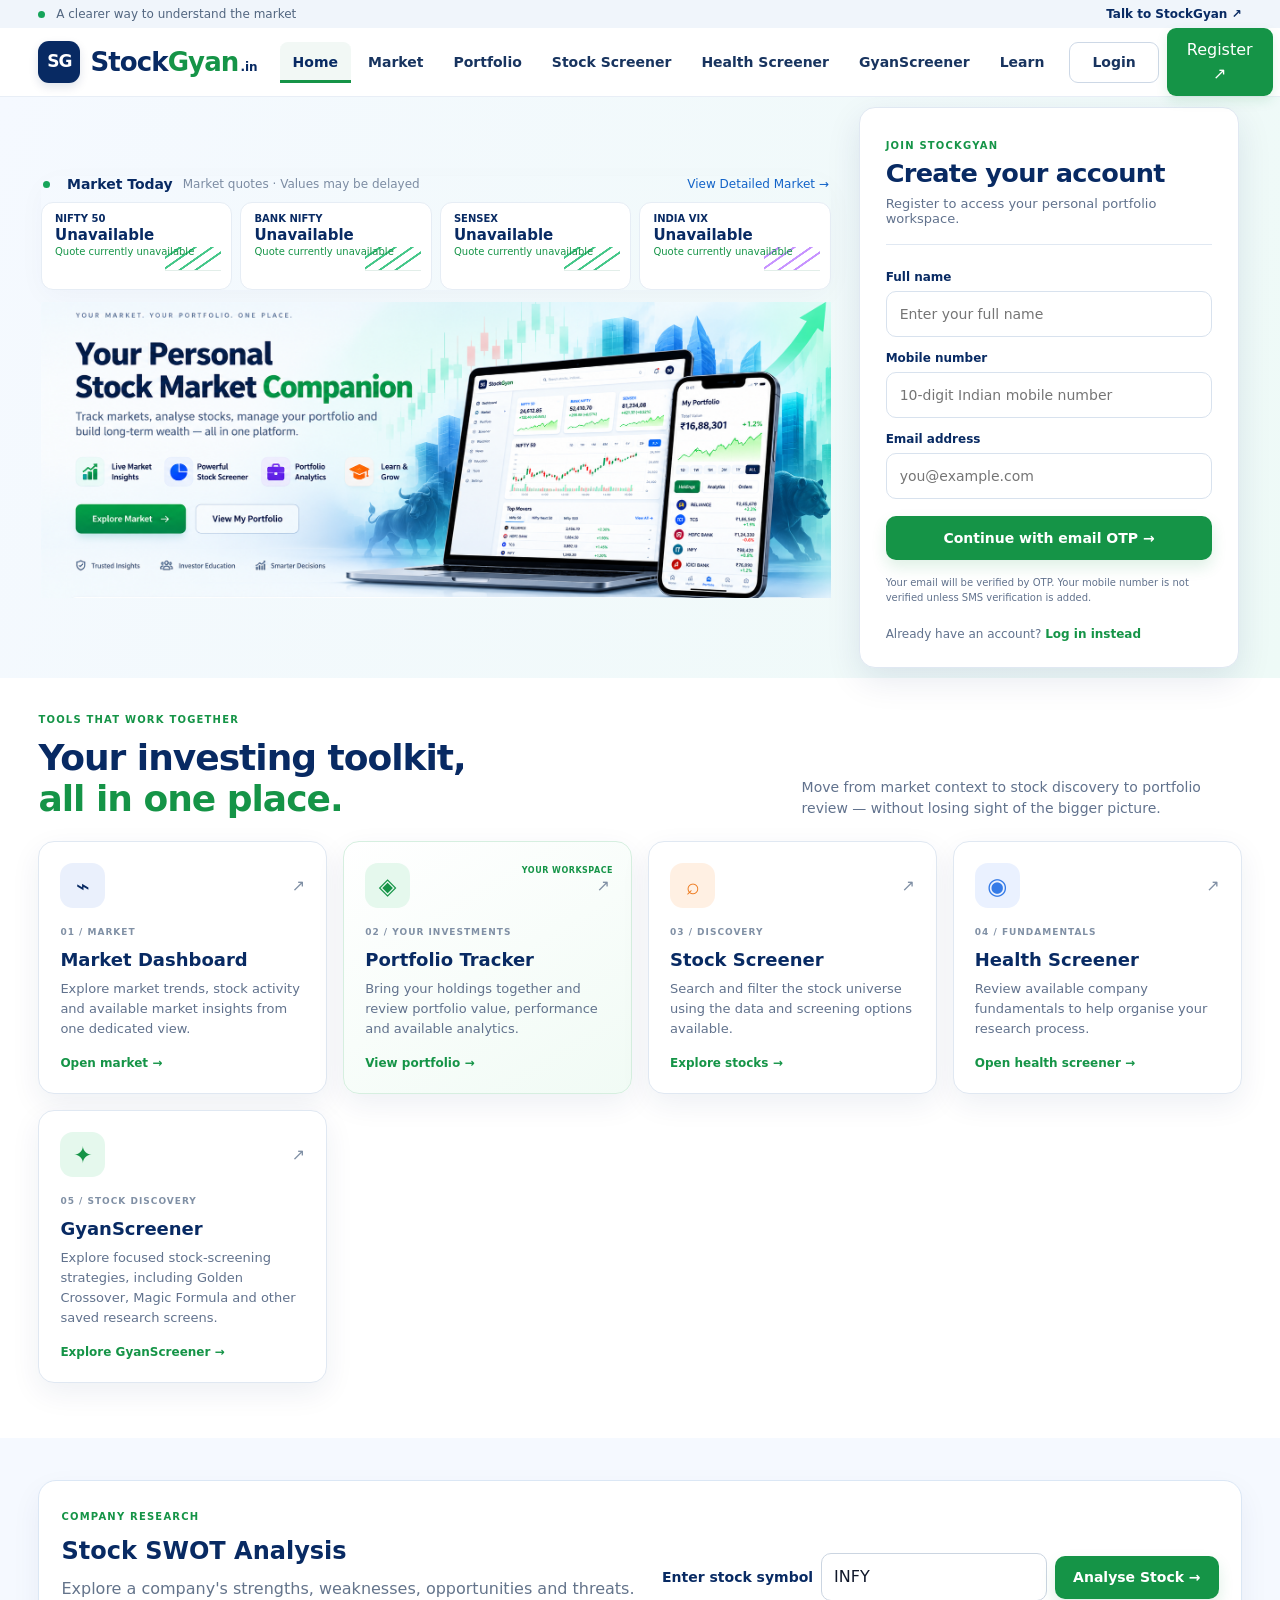
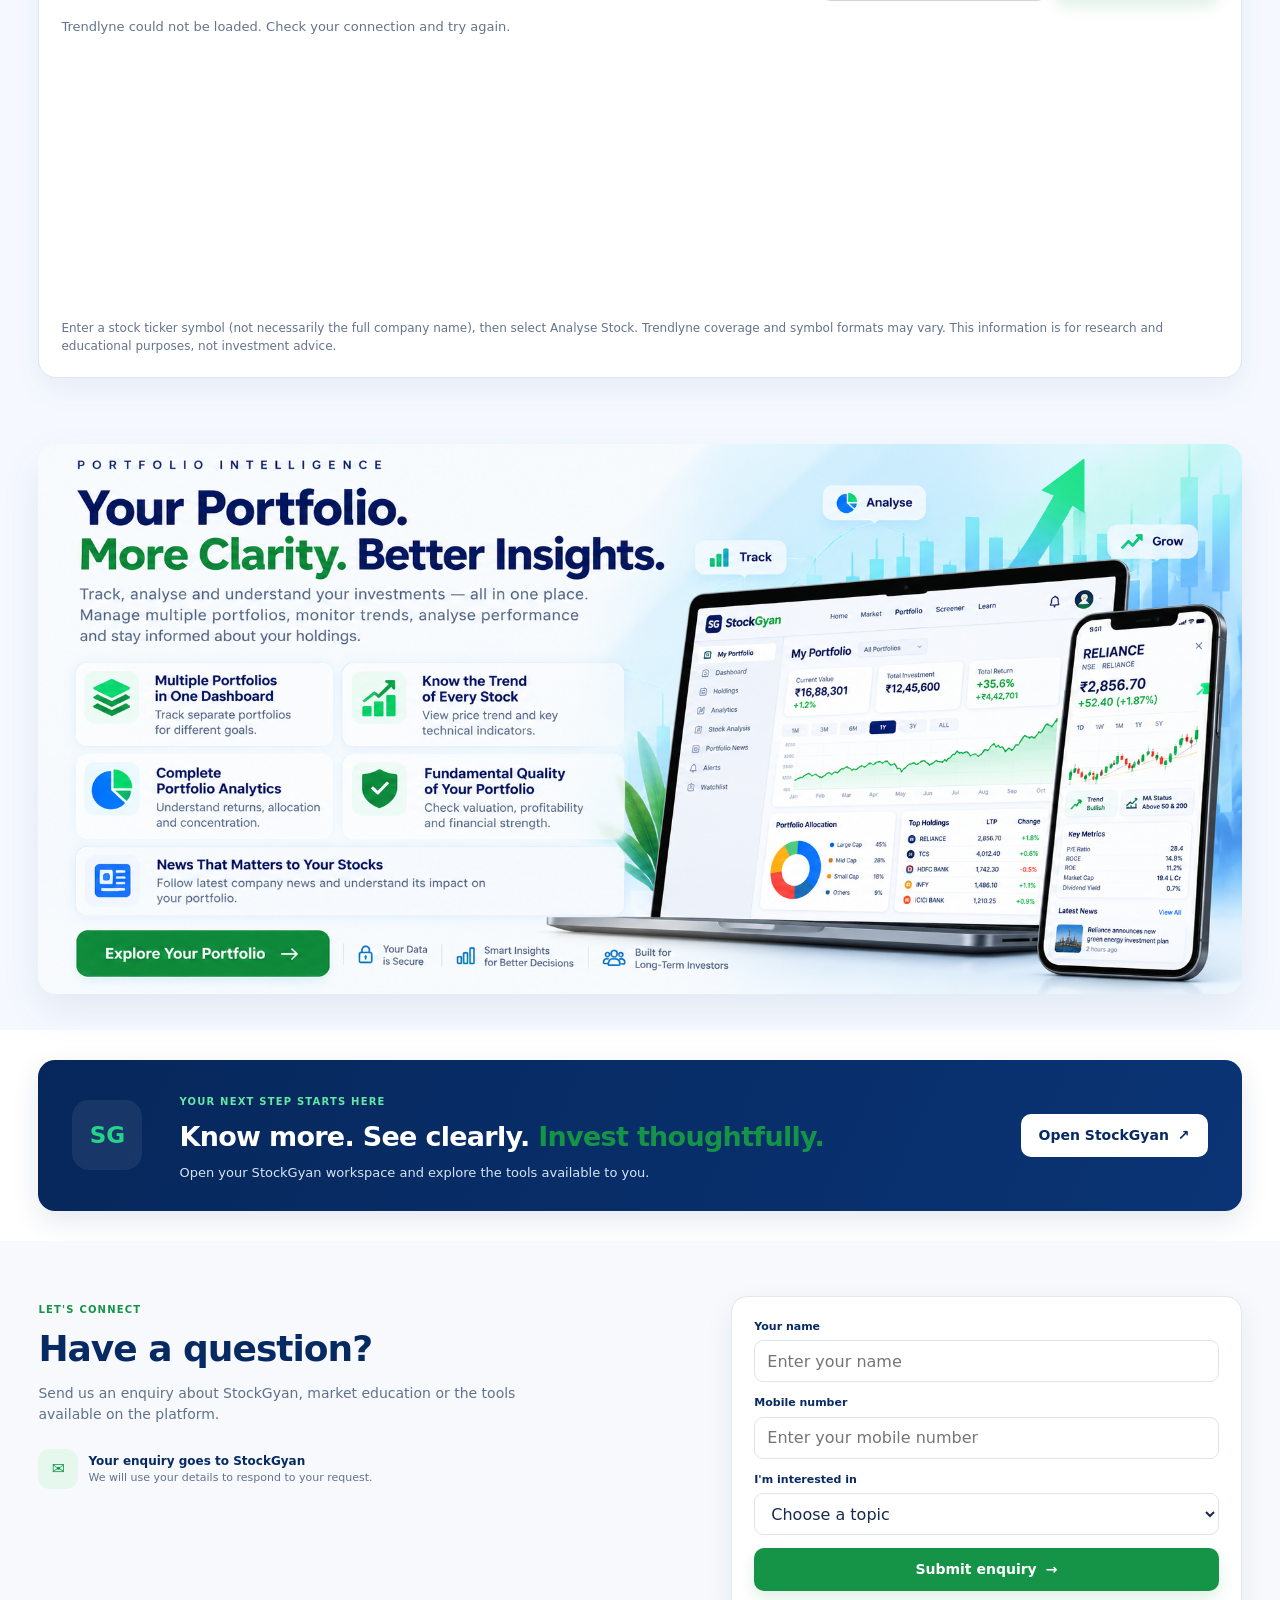
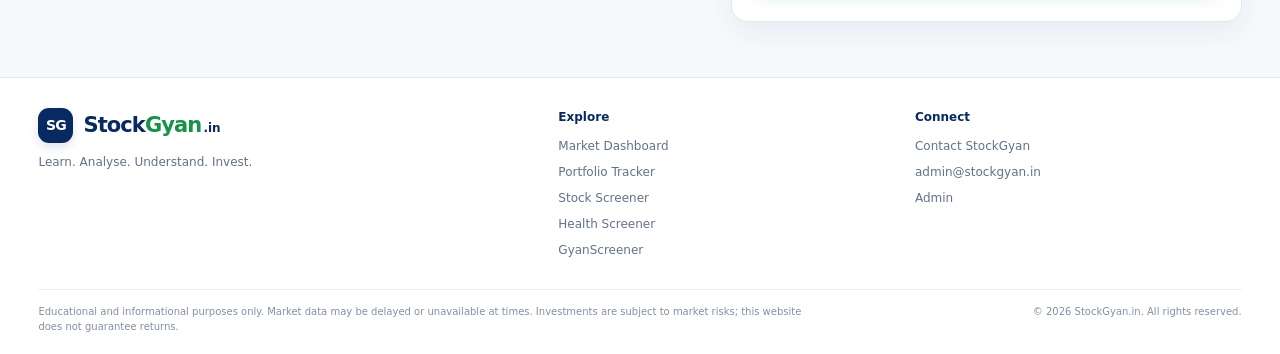
==== commit aae0c124: "Refactor stock selection to input field Updated stock selection method to use an input field for sto" ====
--- a/index.html
+++ b/index.html
@@ -220,6 +220,10 @@
     .stock-swot-controls { display:flex; align-items:center; gap:8px; flex-wrap:wrap; }
     .stock-swot-controls label { color:#082a63; font-weight:700; font-size:14px; }
     .stock-swot-controls select { min-width:180px; max-width:100%; padding:11px 12px; border:1px solid #cbd5e1; border-radius:10px; background:#fff; color:#0f172a; font:inherit; }
+    .stock-swot-controls input { min-width:190px; max-width:100%; padding:11px 12px; border:1px solid #cbd5e1; border-radius:10px; background:#fff; color:#0f172a; font:inherit; text-transform:uppercase; }
+    .stock-swot-controls button { white-space:nowrap; cursor:pointer; border:0; }
+    .stock-swot-status { margin:0 0 10px; color:#64748b; font-size:13px; }
+
     .stock-swot-widget { min-height:260px; overflow-x:auto; border-radius:12px; }
     .stock-swot-note { margin:12px 0 0; color:#64748b; font-size:12px; line-height:1.5; }
     @media (max-width:640px) { .stock-swot-card { padding:15px; } .stock-swot-head { align-items:stretch; } .stock-swot-controls { width:100%; } .stock-swot-controls select { flex:1; min-width:0; width:100%; } }
@@ -589,17 +593,14 @@
               <h2 id="stockSwotTitle">Stock SWOT Analysis</h2>
               <p>Explore a company's strengths, weaknesses, opportunities and threats.</p>
             </div>
-            <div class="stock-swot-controls">
-              <label for="stockSwotSymbol">Choose stock</label>
-              <select id="stockSwotSymbol">
-                <option value="INFY">Infosys (INFY)</option>
-                <option value="IFCI">IFCI (IFCI)</option>
-                <option value="RELIANCE">Reliance Industries (RELIANCE)</option>
-                <option value="TCS">Tata Consultancy Services (TCS)</option>
-                <option value="HDFCBANK">HDFC Bank (HDFCBANK)</option>
-                <option value="ICICIBANK">ICICI Bank (ICICIBANK)</option>
-              </select>
-            </div>
+            <form class="stock-swot-controls" id="stockSwotForm">
+              <label for="stockSwotSymbol">Enter stock symbol</label>
+              <input id="stockSwotSymbol" name="symbol" type="text"
+                placeholder="e.g. INFY, TCS, IFCI" value="INFY"
+                maxlength="30" autocomplete="off" autocapitalize="characters"
+                spellcheck="false" required>
+              <button type="submit" class="button button-primary">Analyse Stock →</button>
+            </form>
           </div>
 
           <div class="stock-swot-widget" id="stockSwotWidget" aria-live="polite">
@@ -608,7 +609,7 @@
               data-get-url="https://trendlyne.com/web-widget/swot-widget/Poppins/INFY/?posCol=00A25B&amp;primaryCol=006AFF&amp;negCol=EB3B00&amp;neuCol=F7941E"
               data-theme="light"></blockquote>
           </div>
-          <p class="stock-swot-note">SWOT analysis is provided by Trendlyne. Availability and coverage can vary by company. This information is for research and educational purposes, not investment advice.</p>
+          <p class="stock-swot-note">Enter a stock ticker symbol (not necessarily the full company name), then select Analyse Stock. Trendlyne coverage and symbol formats may vary. This information is for research and educational purposes, not investment advice.</p>
         </div>
       </div>
     </section>
@@ -1022,25 +1023,41 @@
 
 
   <script>
-    // Trendlyne SWOT widget stock selector.
-    // Re-load the provider script when the selected symbol changes so it can
-    // initialize the newly configured widget. Verify the provider's behavior
-    // on the deployed site because third-party widget initialization is controlled by Trendlyne.
+    // StockGyan Trendlyne SWOT: users can enter a ticker symbol.
     (function () {
-      const select = document.getElementById('stockSwotSymbol');
+      const form = document.getElementById('stockSwotForm');
+      const input = document.getElementById('stockSwotSymbol');
       const container = document.getElementById('stockSwotWidget');
-      if (!select || !container) return;
+      if (!form || !input || !container) return;
 
       const colors = 'posCol=00A25B&primaryCol=006AFF&negCol=EB3B00&neuCol=F7941E';
-      let loadVersion = 0;
-
-      function loadSwot(symbol) {
-        if (!/^[A-Z0-9&.-]{1,30}$/.test(symbol)) return;
-        loadVersion += 1;
-        const currentVersion = loadVersion;
-
-        // Remove the prior widget and provider script before rebuilding it.
+
+      function showStatus(message) {
+        let status = document.getElementById('stockSwotStatus');
+        if (!status) {
+          status = document.createElement('p');
+          status.id = 'stockSwotStatus';
+          status.className = 'stock-swot-status';
+          status.setAttribute('role', 'status');
+          container.parentNode.insertBefore(status, container);
+        }
+        status.textContent = message;
+      }
+
+      function loadSwot(rawSymbol) {
+        const symbol = rawSymbol.trim().toUpperCase();
+
+        // Accept NSE-style ticker symbols. Do not treat arbitrary company names as valid tickers.
+        if (!/^[A-Z0-9&.-]{1,30}$/.test(symbol)) {
+          showStatus('Enter a valid stock symbol, for example INFY, TCS, RELIANCE or IFCI.');
+          return;
+        }
+
+        input.value = symbol;
+        showStatus('Loading SWOT analysis for ' + symbol + '…');
         container.replaceChildren();
+
+        // Remove prior Trendlyne widget scripts to trigger the standard loader for the new blockquote.
         document.querySelectorAll('script[data-stockgyan-trendlyne="true"]').forEach(function (oldScript) {
           oldScript.remove();
         });
@@ -1061,32 +1078,21 @@
         providerScript.dataset.stockgyanTrendlyne = 'true';
         providerScript.src = 'https://cdn-static.trendlyne.com/static/js/webwidgets/tl-widgets.js';
         providerScript.onload = function () {
-          // No undocumented provider API is called; script reload lets the
-          // provider run its standard initialization on the new blockquote.
-          if (currentVersion !== loadVersion) return;
+          showStatus('Requested SWOT analysis for ' + symbol + '. If no analysis appears, check that Trendlyne supports this ticker.');
         };
         providerScript.onerror = function () {
-          if (currentVersion === loadVersion) {
-            container.textContent = 'The SWOT widget could not be loaded. Please try again later.';
-          }
+          showStatus('Trendlyne could not be loaded. Check your connection and try again.');
         };
         document.body.appendChild(providerScript);
       }
 
-      select.addEventListener('change', function () {
-        loadSwot(select.value);
+      form.addEventListener('submit', function (event) {
+        event.preventDefault();
+        loadSwot(input.value);
       });
 
-      // The initial INFY widget is present in the HTML. Load the provider script once.
-      const initialScript = document.createElement('script');
-      initialScript.async = true;
-      initialScript.charset = 'utf-8';
-      initialScript.dataset.stockgyanTrendlyne = 'true';
-      initialScript.src = 'https://cdn-static.trendlyne.com/static/js/webwidgets/tl-widgets.js';
-      initialScript.onerror = function () {
-        container.textContent = 'The SWOT widget could not be loaded. Please try again later.';
-      };
-      document.body.appendChild(initialScript);
+      // Load the default example (INFY) on first page view.
+      loadSwot(input.value || 'INFY');
     })();
   </script>
 
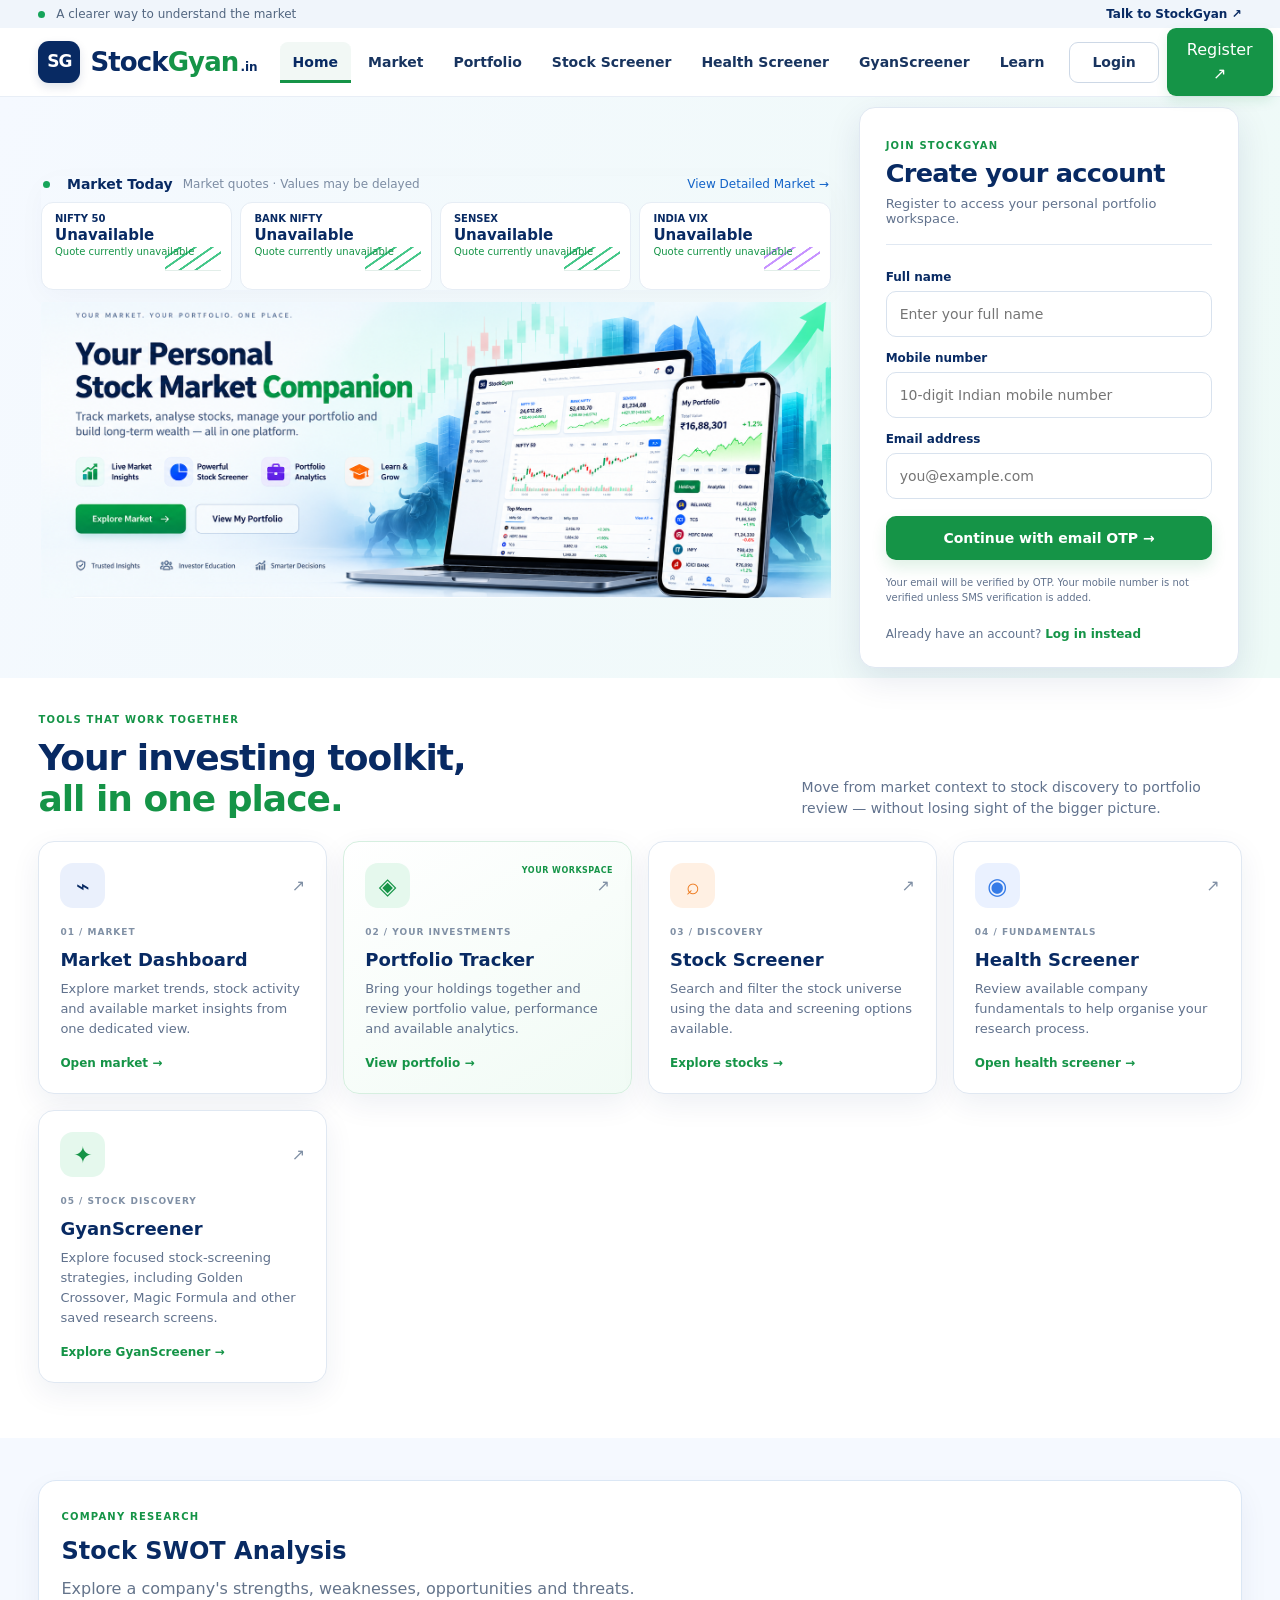
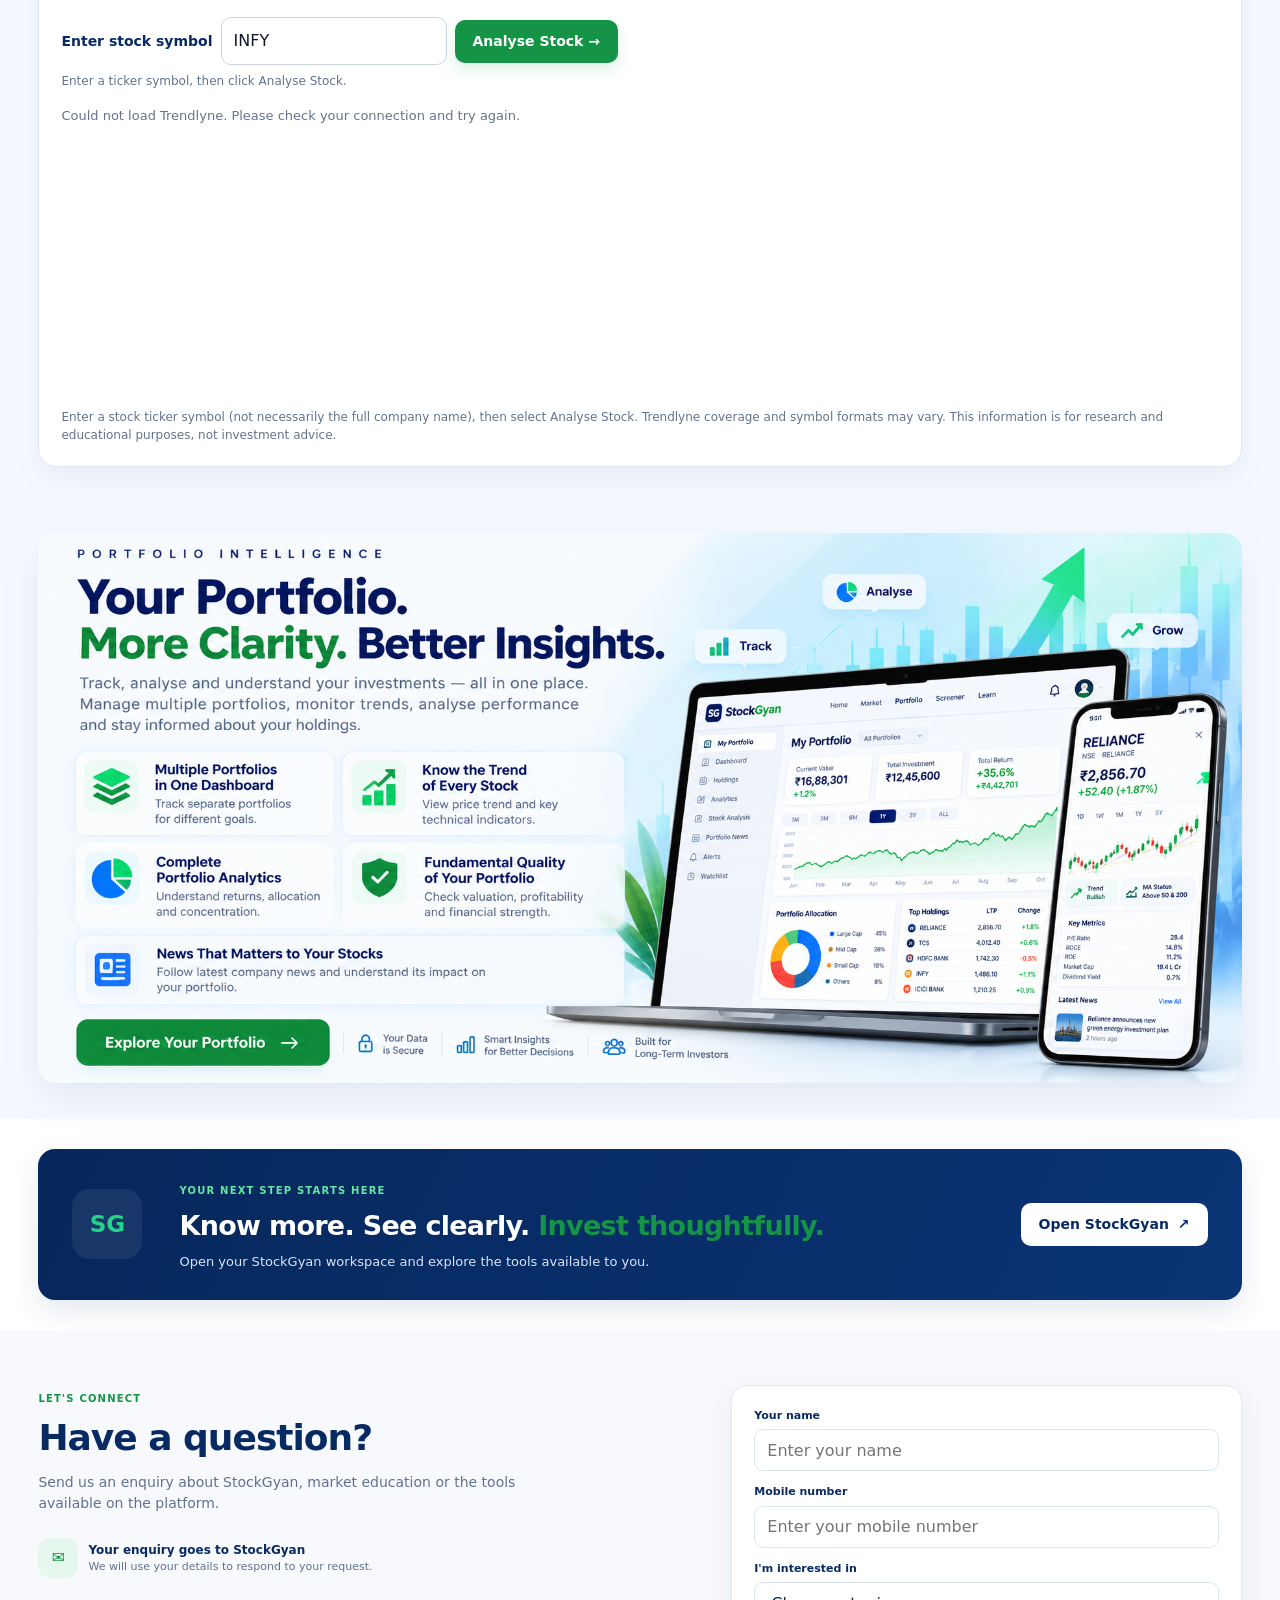
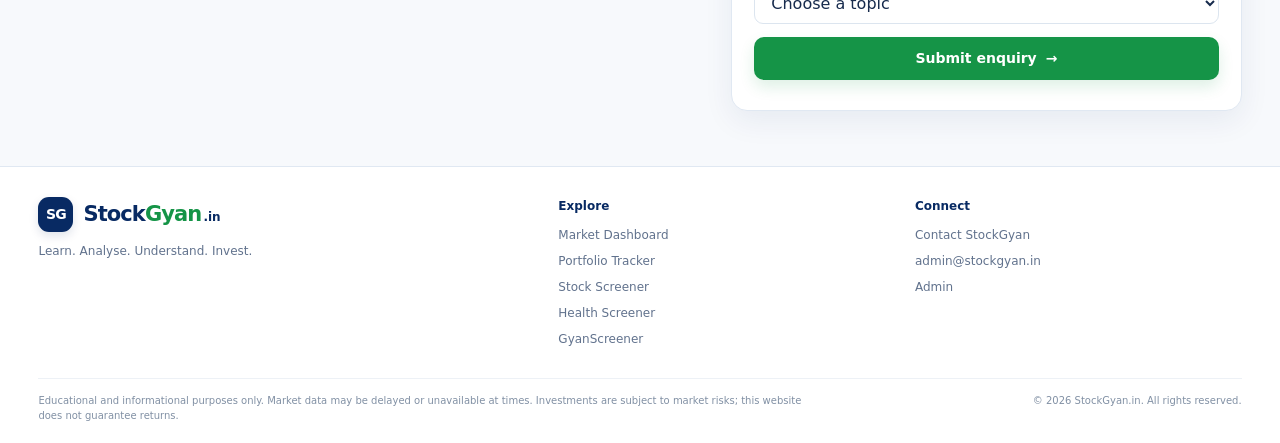
==== commit 164008c9: "Refine input field and update JavaScript comments Updated input field properties and placeholder tex" ====
--- a/index.html
+++ b/index.html
@@ -220,8 +220,12 @@
     .stock-swot-controls { display:flex; align-items:center; gap:8px; flex-wrap:wrap; }
     .stock-swot-controls label { color:#082a63; font-weight:700; font-size:14px; }
     .stock-swot-controls select { min-width:180px; max-width:100%; padding:11px 12px; border:1px solid #cbd5e1; border-radius:10px; background:#fff; color:#0f172a; font:inherit; }
-    .stock-swot-controls input { min-width:190px; max-width:100%; padding:11px 12px; border:1px solid #cbd5e1; border-radius:10px; background:#fff; color:#0f172a; font:inherit; text-transform:uppercase; }
+    .stock-swot-controls input { min-width:190px; max-width:100%; padding:11px 12px; border:1px solid #cbd5e1; border-radius:10px; background:#fff; color:#0f172a; font:inherit; text-transform:none; }
     .stock-swot-controls button { white-space:nowrap; cursor:pointer; border:0; }
+    .stock-swot-controls input { text-transform:none; }
+    .stock-swot-input-help { flex-basis:100%; color:#64748b; font-size:12px; line-height:1.4; }
+    .stock-swot-controls input:focus-visible { outline:3px solid rgba(21,148,71,.25); border-color:#159447; }
+
     .stock-swot-status { margin:0 0 10px; color:#64748b; font-size:13px; }
 
     .stock-swot-widget { min-height:260px; overflow-x:auto; border-radius:12px; }
@@ -596,10 +600,12 @@
             <form class="stock-swot-controls" id="stockSwotForm">
               <label for="stockSwotSymbol">Enter stock symbol</label>
               <input id="stockSwotSymbol" name="symbol" type="text"
-                placeholder="e.g. INFY, TCS, IFCI" value="INFY"
-                maxlength="30" autocomplete="off" autocapitalize="characters"
-                spellcheck="false" required>
+                placeholder="Type a ticker, e.g. INFY or TCS"
+                value="INFY" maxlength="30" autocomplete="off"
+                autocapitalize="characters" spellcheck="false"
+                aria-describedby="stockSwotInputHelp" required>
               <button type="submit" class="button button-primary">Analyse Stock →</button>
+              <small id="stockSwotInputHelp" class="stock-swot-input-help">Enter a ticker symbol, then click Analyse Stock.</small>
             </form>
           </div>
 
@@ -1023,7 +1029,7 @@
 
 
   <script>
-    // StockGyan Trendlyne SWOT: users can enter a ticker symbol.
+    // StockGyan Trendlyne SWOT: free-entry ticker field.
     (function () {
       const form = document.getElementById('stockSwotForm');
       const input = document.getElementById('stockSwotSymbol');
@@ -1031,6 +1037,7 @@
       if (!form || !input || !container) return;
 
       const colors = 'posCol=00A25B&primaryCol=006AFF&negCol=EB3B00&neuCol=F7941E';
+      let requestId = 0;
 
       function showStatus(message) {
         let status = document.getElementById('stockSwotStatus');
@@ -1047,17 +1054,21 @@
       function loadSwot(rawSymbol) {
         const symbol = rawSymbol.trim().toUpperCase();
 
-        // Accept NSE-style ticker symbols. Do not treat arbitrary company names as valid tickers.
-        if (!/^[A-Z0-9&.-]{1,30}$/.test(symbol)) {
-          showStatus('Enter a valid stock symbol, for example INFY, TCS, RELIANCE or IFCI.');
+        if (!symbol) {
+          showStatus('Please enter a stock ticker symbol.');
+          input.focus();
           return;
         }
-
-        input.value = symbol;
-        showStatus('Loading SWOT analysis for ' + symbol + '…');
+        if (!/^[A-Z0-9&.-]{1,30}$/.test(symbol)) {
+          showStatus('Use a ticker symbol such as INFY, TCS, RELIANCE or IFCI. Avoid spaces and punctuation other than &, . or -.');
+          input.focus();
+          return;
+        }
+
+        const thisRequest = ++requestId;
+        showStatus('Requesting SWOT analysis for ' + symbol + '…');
         container.replaceChildren();
 
-        // Remove prior Trendlyne widget scripts to trigger the standard loader for the new blockquote.
         document.querySelectorAll('script[data-stockgyan-trendlyne="true"]').forEach(function (oldScript) {
           oldScript.remove();
         });
@@ -1078,20 +1089,28 @@
         providerScript.dataset.stockgyanTrendlyne = 'true';
         providerScript.src = 'https://cdn-static.trendlyne.com/static/js/webwidgets/tl-widgets.js';
         providerScript.onload = function () {
-          showStatus('Requested SWOT analysis for ' + symbol + '. If no analysis appears, check that Trendlyne supports this ticker.');
+          if (thisRequest !== requestId) return;
+          showStatus('Requested ' + symbol + '. If no SWOT appears, Trendlyne may not support that ticker or dynamic reloading.');
         };
         providerScript.onerror = function () {
-          showStatus('Trendlyne could not be loaded. Check your connection and try again.');
+          if (thisRequest === requestId) {
+            showStatus('Could not load Trendlyne. Please check your connection and try again.');
+          }
         };
         document.body.appendChild(providerScript);
       }
 
+      // Do not alter the field while the visitor is typing. Only submit on button click or Enter.
       form.addEventListener('submit', function (event) {
         event.preventDefault();
         loadSwot(input.value);
       });
 
-      // Load the default example (INFY) on first page view.
+      // Keep typed symbols uppercase after the visitor pauses; do not rewrite the field on each keystroke.
+      input.addEventListener('blur', function () {
+        input.value = input.value.toUpperCase();
+      });
+
       loadSwot(input.value || 'INFY');
     })();
   </script>
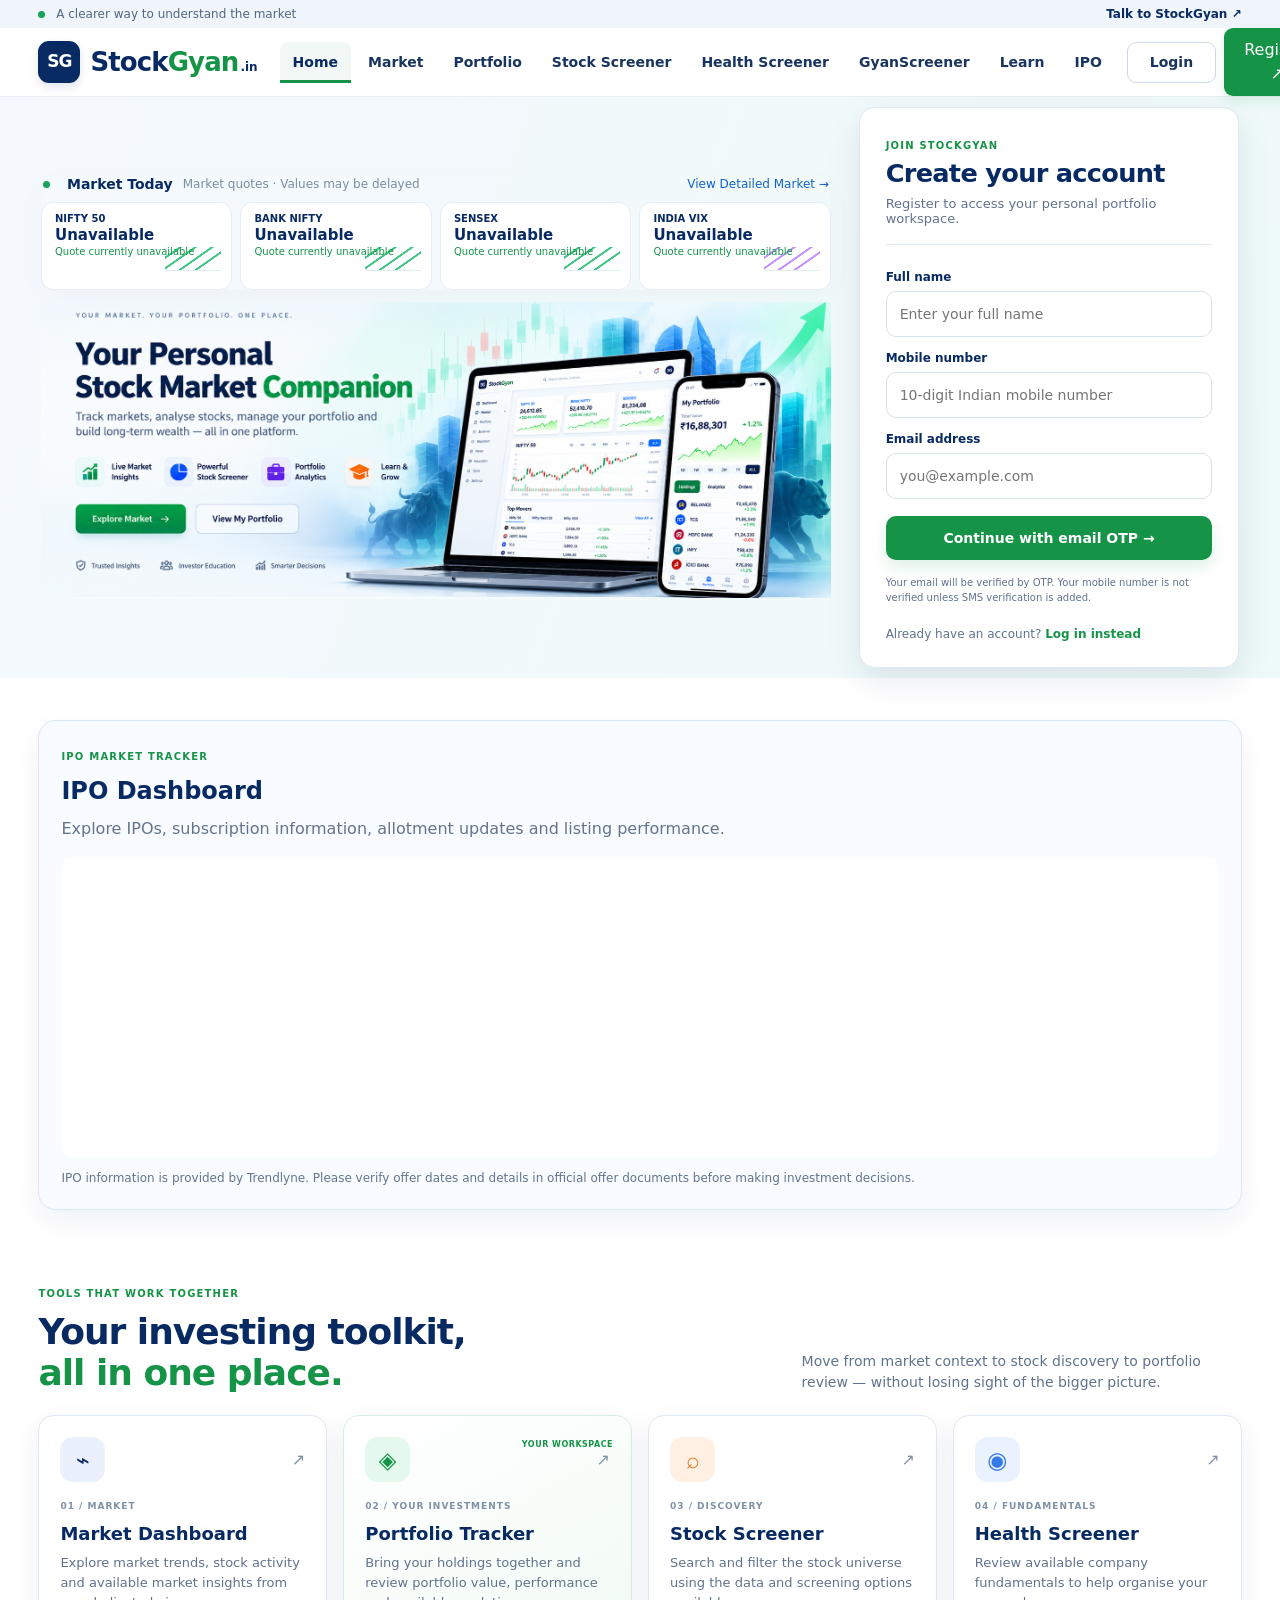
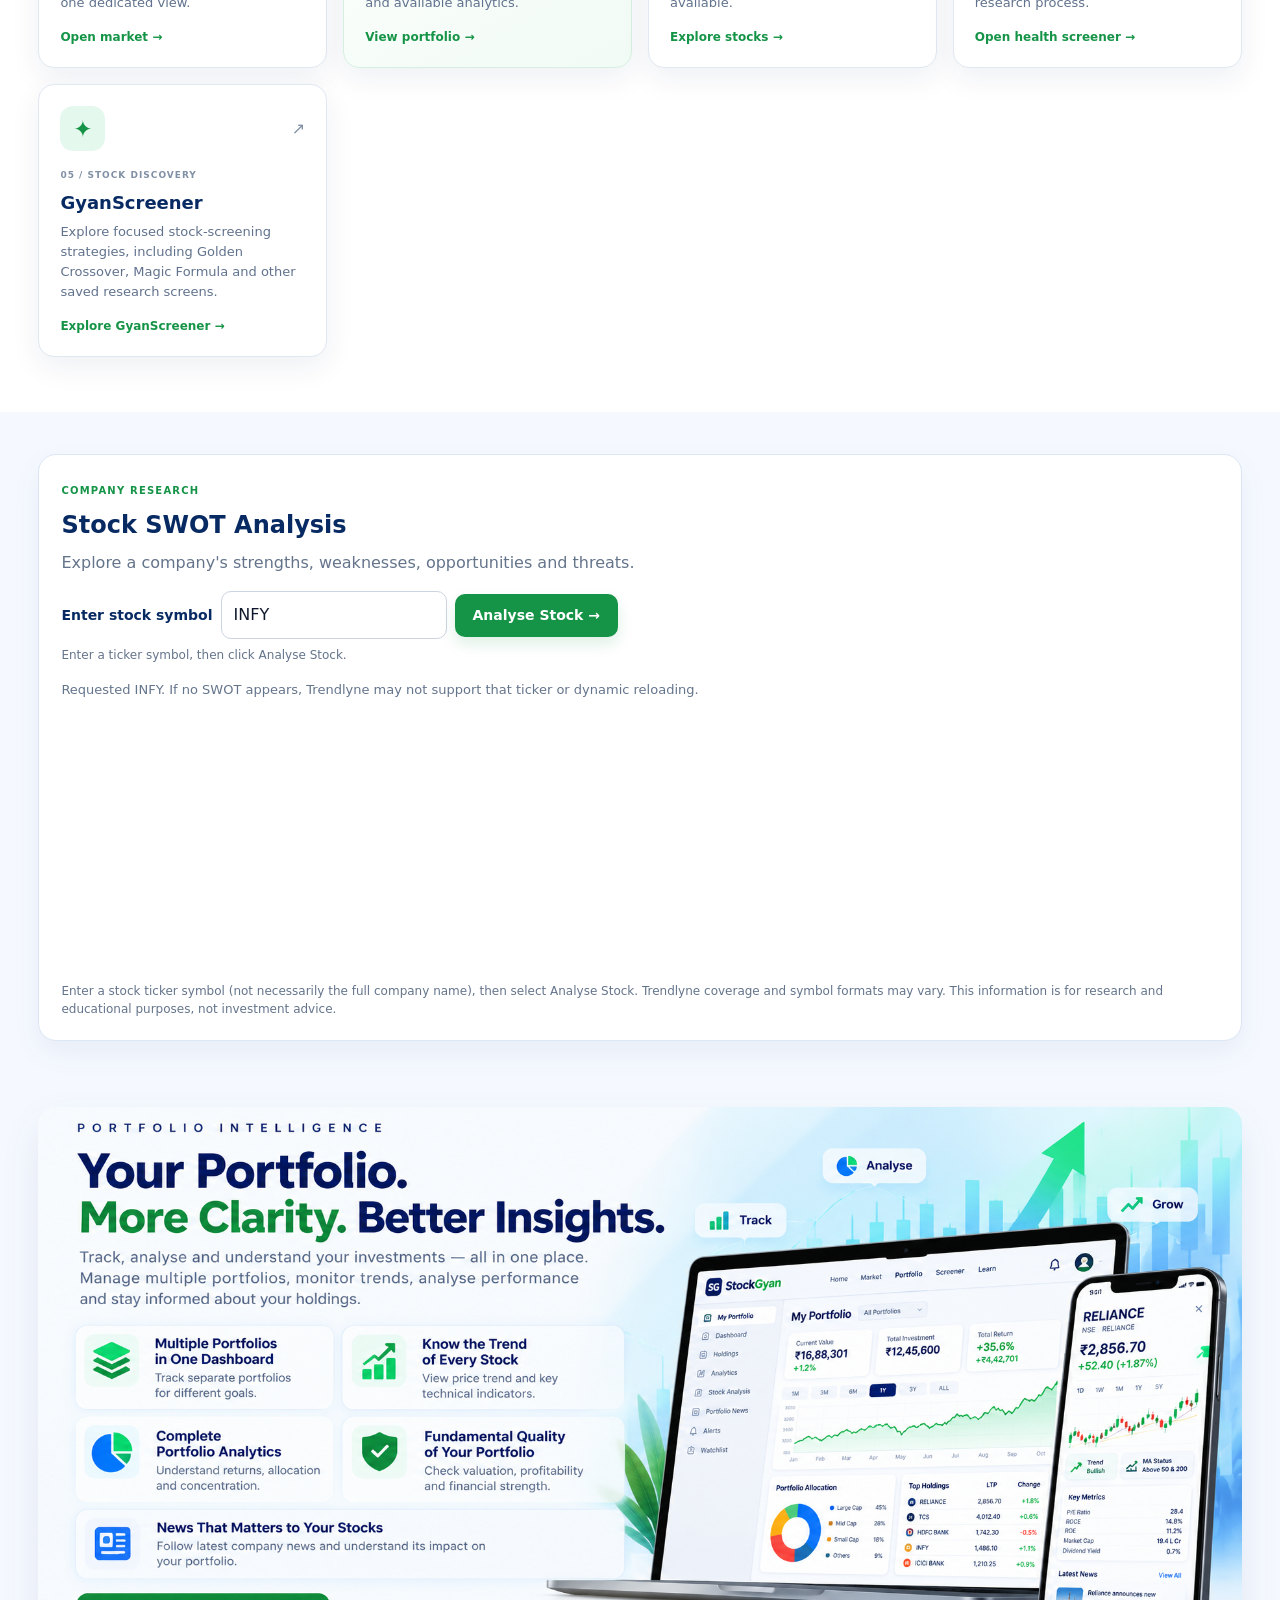
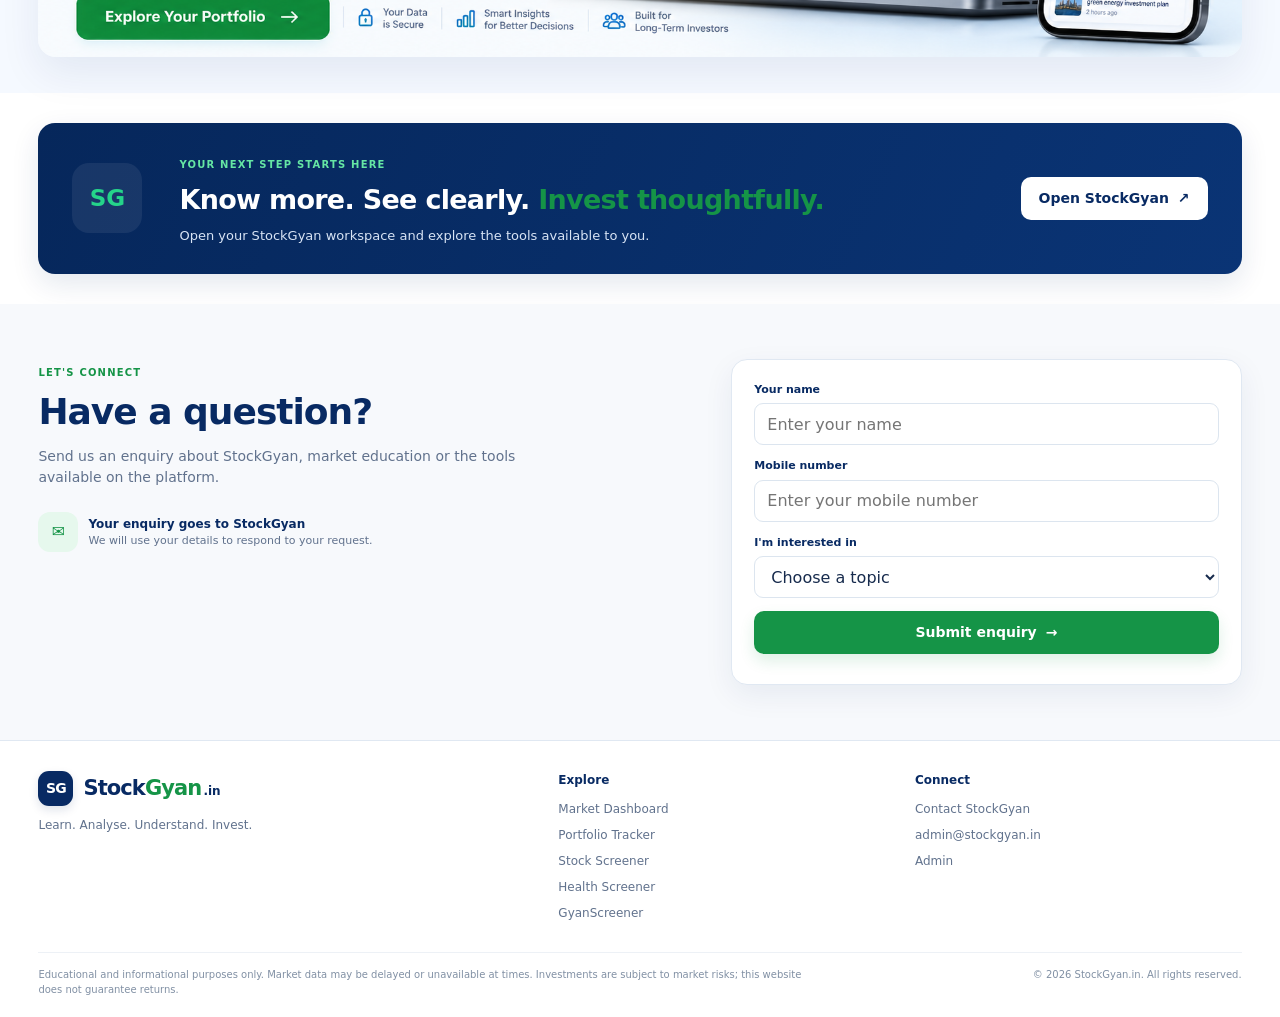
==== commit 9616a627: "Implement IPO Dashboard with widget and styles Added IPO dashboard section with widget integration a" ====
--- a/index.html
+++ b/index.html
@@ -210,6 +210,17 @@
         margin-top: 22px;
       }
     }
+
+
+    /* IPO widget section */
+    .ipo-section { padding: 42px 0; background:#fff; scroll-margin-top:90px; }
+    .ipo-card { padding:22px; background:#f8fbff; border:1px solid #dbe7f5; border-radius:18px; box-shadow:0 12px 30px rgba(8,42,99,.06); }
+    .ipo-heading-row { display:flex; align-items:flex-end; justify-content:space-between; gap:16px; flex-wrap:wrap; margin-bottom:16px; }
+    .ipo-heading-row h2 { margin:6px 0 8px; color:#082a63; }
+    .ipo-heading-row p { margin:0; color:#64748b; line-height:1.5; }
+    .ipo-widget-wrap { width:100%; min-height:300px; overflow-x:auto; border-radius:12px; background:#fff; }
+    .ipo-note { margin:12px 0 0; color:#64748b; font-size:12px; line-height:1.5; }
+    @media (max-width:640px) { .ipo-card { padding:15px; } }
 
     /* Stock SWOT section */
     .stock-swot-section { padding: 42px 0; background: #f5f9ff; }
@@ -274,6 +285,7 @@
         <a href="/screener1">Health Screener</a>
         <a href="/gyanscreener/">GyanScreener</a>
         <a href="#analysis">Learn</a>
+        <a href="#ipo">IPO</a>
         <a class="nav-login" href="/portfolio">Login</a>
         <button class="nav-cta" type="button" data-open-register>
           Register <span aria-hidden="true">↗</span>
@@ -492,6 +504,28 @@
         </div>
 
       </aside>
+    </section>
+
+
+    <!-- IPO Dashboard -->
+    <section class="ipo-section" id="ipo" aria-labelledby="ipoTitle">
+      <div class="container">
+        <div class="ipo-card">
+          <div class="ipo-heading-row">
+            <div>
+              <span class="section-kicker">IPO MARKET TRACKER</span>
+              <h2 id="ipoTitle">IPO Dashboard</h2>
+              <p>Explore IPOs, subscription information, allotment updates and listing performance.</p>
+            </div>
+          </div>
+          <div class="ipo-widget-wrap">
+            <blockquote class="trendlyne-widgets"
+              data-get-url="https://trendlyne.com/web-widget/ipo-widget/Poppins/?activeCol=006AFF&amp;linksCol=006CFF&amp;primary=202020&amp;secondary=666666&amp;positive=00a25b&amp;negative=ff4e54"
+              data-theme="light"></blockquote>
+          </div>
+          <p class="ipo-note">IPO information is provided by Trendlyne. Please verify offer dates and details in official offer documents before making investment decisions.</p>
+        </div>
+      </div>
     </section>
 
     <!-- Tools -->
@@ -1083,21 +1117,9 @@
         widget.setAttribute('data-theme', 'light');
         container.appendChild(widget);
 
-        const providerScript = document.createElement('script');
-        providerScript.async = true;
-        providerScript.charset = 'utf-8';
-        providerScript.dataset.stockgyanTrendlyne = 'true';
-        providerScript.src = 'https://cdn-static.trendlyne.com/static/js/webwidgets/tl-widgets.js';
-        providerScript.onload = function () {
-          if (thisRequest !== requestId) return;
-          showStatus('Requested ' + symbol + '. If no SWOT appears, Trendlyne may not support that ticker or dynamic reloading.');
-        };
-        providerScript.onerror = function () {
-          if (thisRequest === requestId) {
-            showStatus('Could not load Trendlyne. Please check your connection and try again.');
-          }
-        };
-        document.body.appendChild(providerScript);
+        // Trendlyne's loader is shared with the IPO widget below. It is loaded once
+        // at the end of the page; changing symbols rebuilds this blockquote.
+        showStatus('Requested ' + symbol + '. If no SWOT appears, Trendlyne may not support that ticker or dynamic reloading.');
       }
 
       // Do not alter the field while the visitor is typing. Only submit on button click or Enter.
@@ -1115,5 +1137,8 @@
     })();
   </script>
 
+
+  <script async src="https://cdn-static.trendlyne.com/static/js/webwidgets/tl-widgets.js" charset="utf-8"></script>
+
 </body>
 </html>
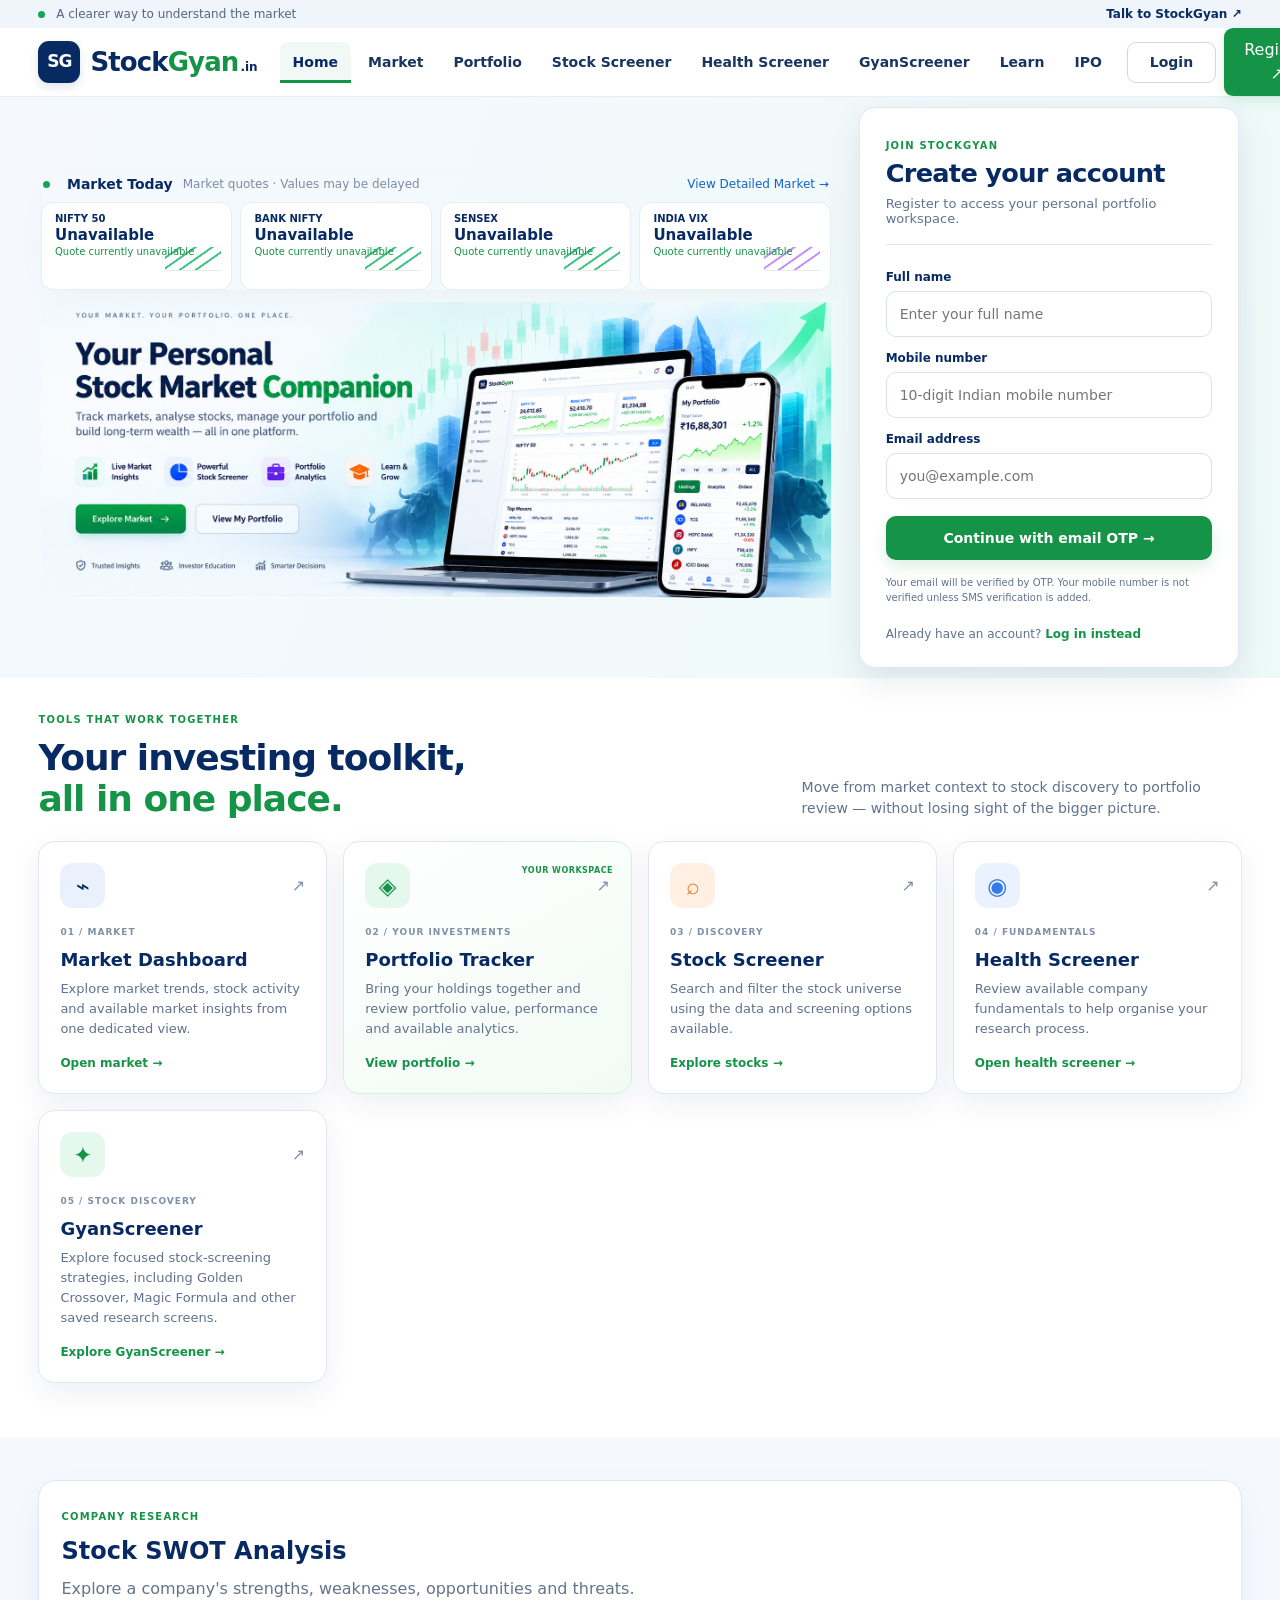
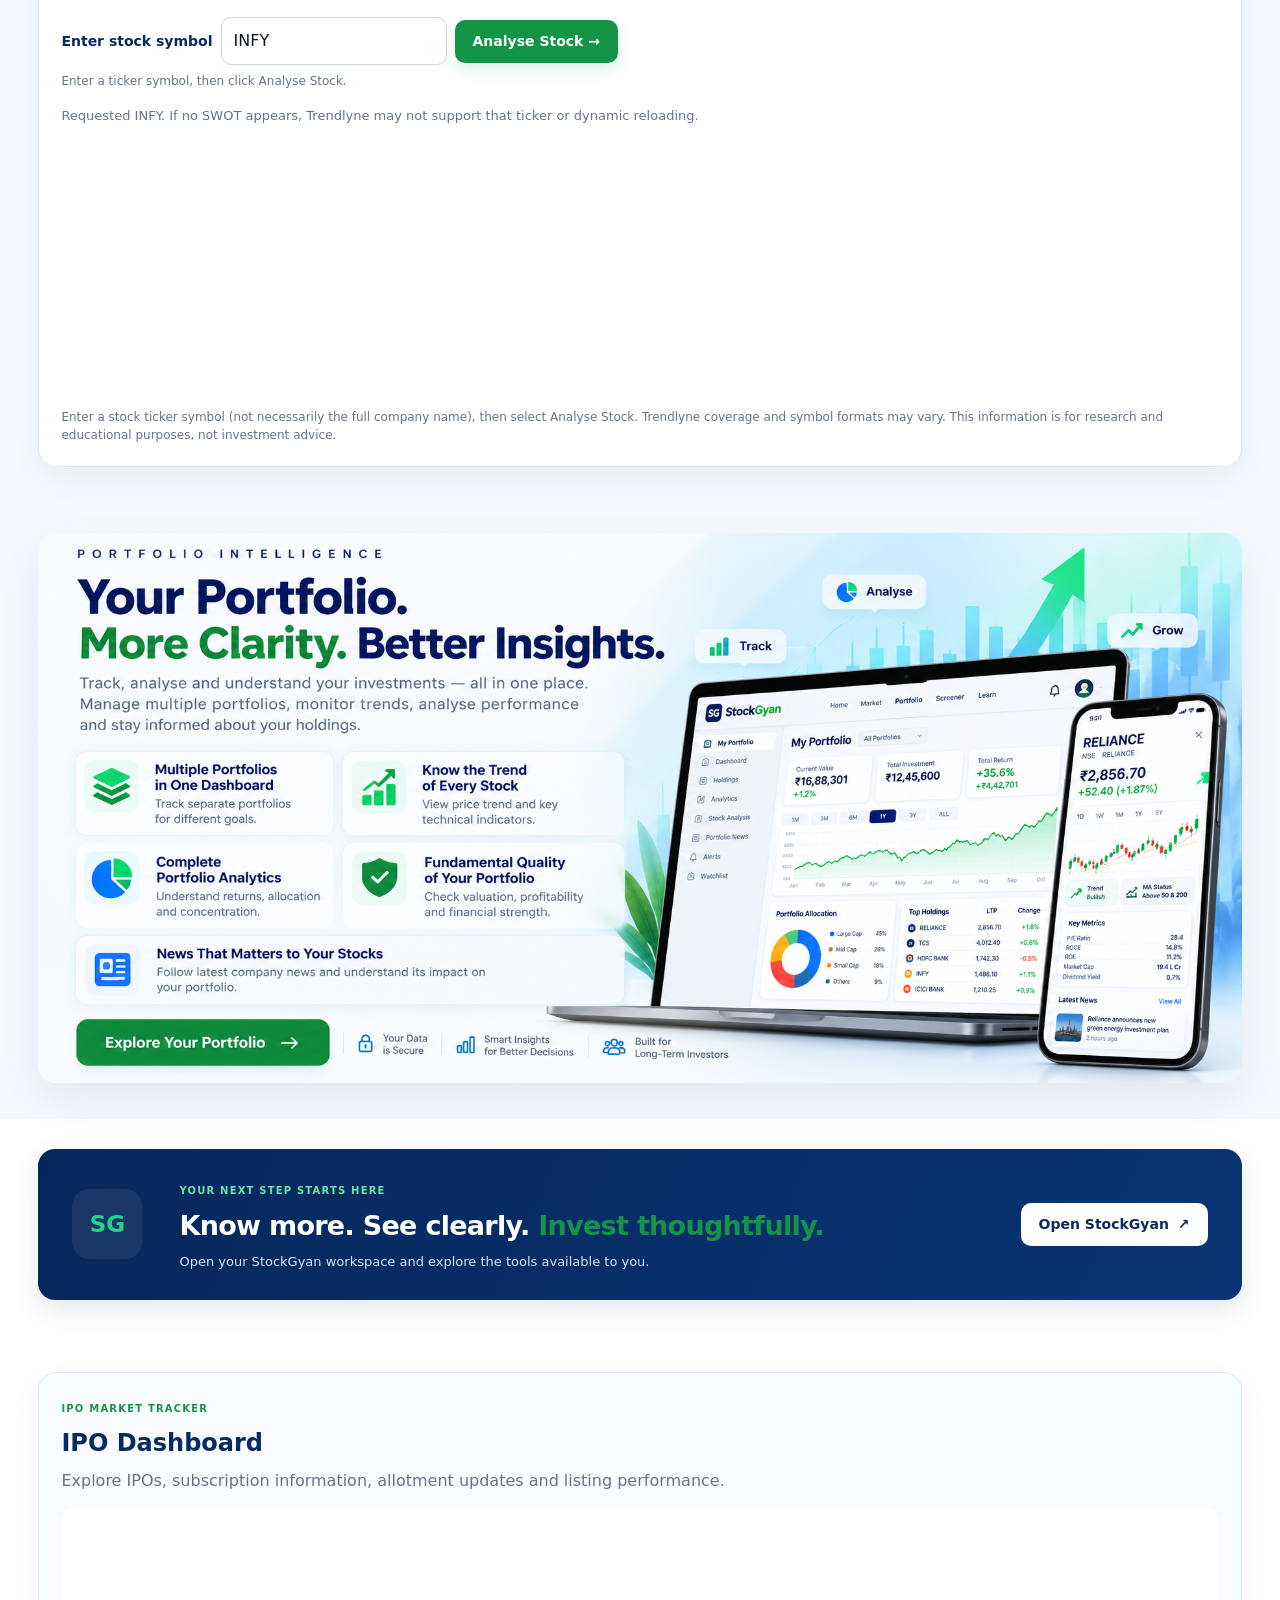
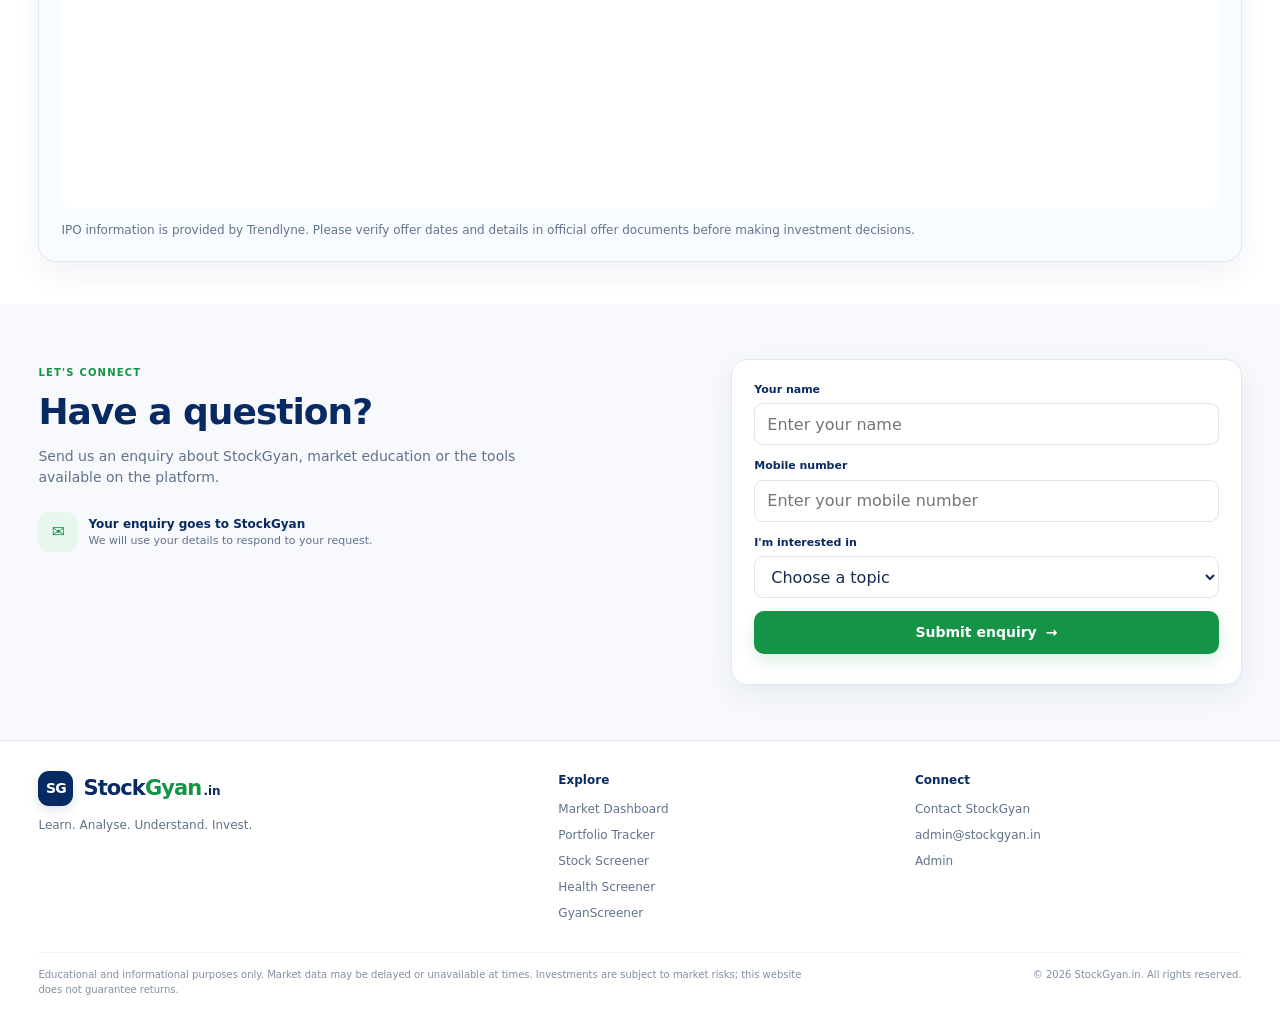
==== commit cd047110: "Restore IPO Dashboard section in index.html" ====
--- a/index.html
+++ b/index.html
@@ -507,26 +507,7 @@
     </section>
 
 
-    <!-- IPO Dashboard -->
-    <section class="ipo-section" id="ipo" aria-labelledby="ipoTitle">
-      <div class="container">
-        <div class="ipo-card">
-          <div class="ipo-heading-row">
-            <div>
-              <span class="section-kicker">IPO MARKET TRACKER</span>
-              <h2 id="ipoTitle">IPO Dashboard</h2>
-              <p>Explore IPOs, subscription information, allotment updates and listing performance.</p>
-            </div>
-          </div>
-          <div class="ipo-widget-wrap">
-            <blockquote class="trendlyne-widgets"
-              data-get-url="https://trendlyne.com/web-widget/ipo-widget/Poppins/?activeCol=006AFF&amp;linksCol=006CFF&amp;primary=202020&amp;secondary=666666&amp;positive=00a25b&amp;negative=ff4e54"
-              data-theme="light"></blockquote>
-          </div>
-          <p class="ipo-note">IPO information is provided by Trendlyne. Please verify offer dates and details in official offer documents before making investment decisions.</p>
-        </div>
-      </div>
-    </section>
+
 
     <!-- Tools -->
     <section class="section tools-section" id="tools" style="padding-top: 28px;">
@@ -690,6 +671,27 @@
       </div>
     </section>
 
+    <!-- IPO Dashboard -->
+    <section class="ipo-section" id="ipo" aria-labelledby="ipoTitle">
+      <div class="container">
+        <div class="ipo-card">
+          <div class="ipo-heading-row">
+            <div>
+              <span class="section-kicker">IPO MARKET TRACKER</span>
+              <h2 id="ipoTitle">IPO Dashboard</h2>
+              <p>Explore IPOs, subscription information, allotment updates and listing performance.</p>
+            </div>
+          </div>
+          <div class="ipo-widget-wrap">
+            <blockquote class="trendlyne-widgets"
+              data-get-url="https://trendlyne.com/web-widget/ipo-widget/Poppins/?activeCol=006AFF&amp;linksCol=006CFF&amp;primary=202020&amp;secondary=666666&amp;positive=00a25b&amp;negative=ff4e54"
+              data-theme="light"></blockquote>
+          </div>
+          <p class="ipo-note">IPO information is provided by Trendlyne. Please verify offer dates and details in official offer documents before making investment decisions.</p>
+        </div>
+      </div>
+    </section>
+
     <!-- Contact -->
     <section class="section contact-section" id="contact">
       <div class="container contact-grid">
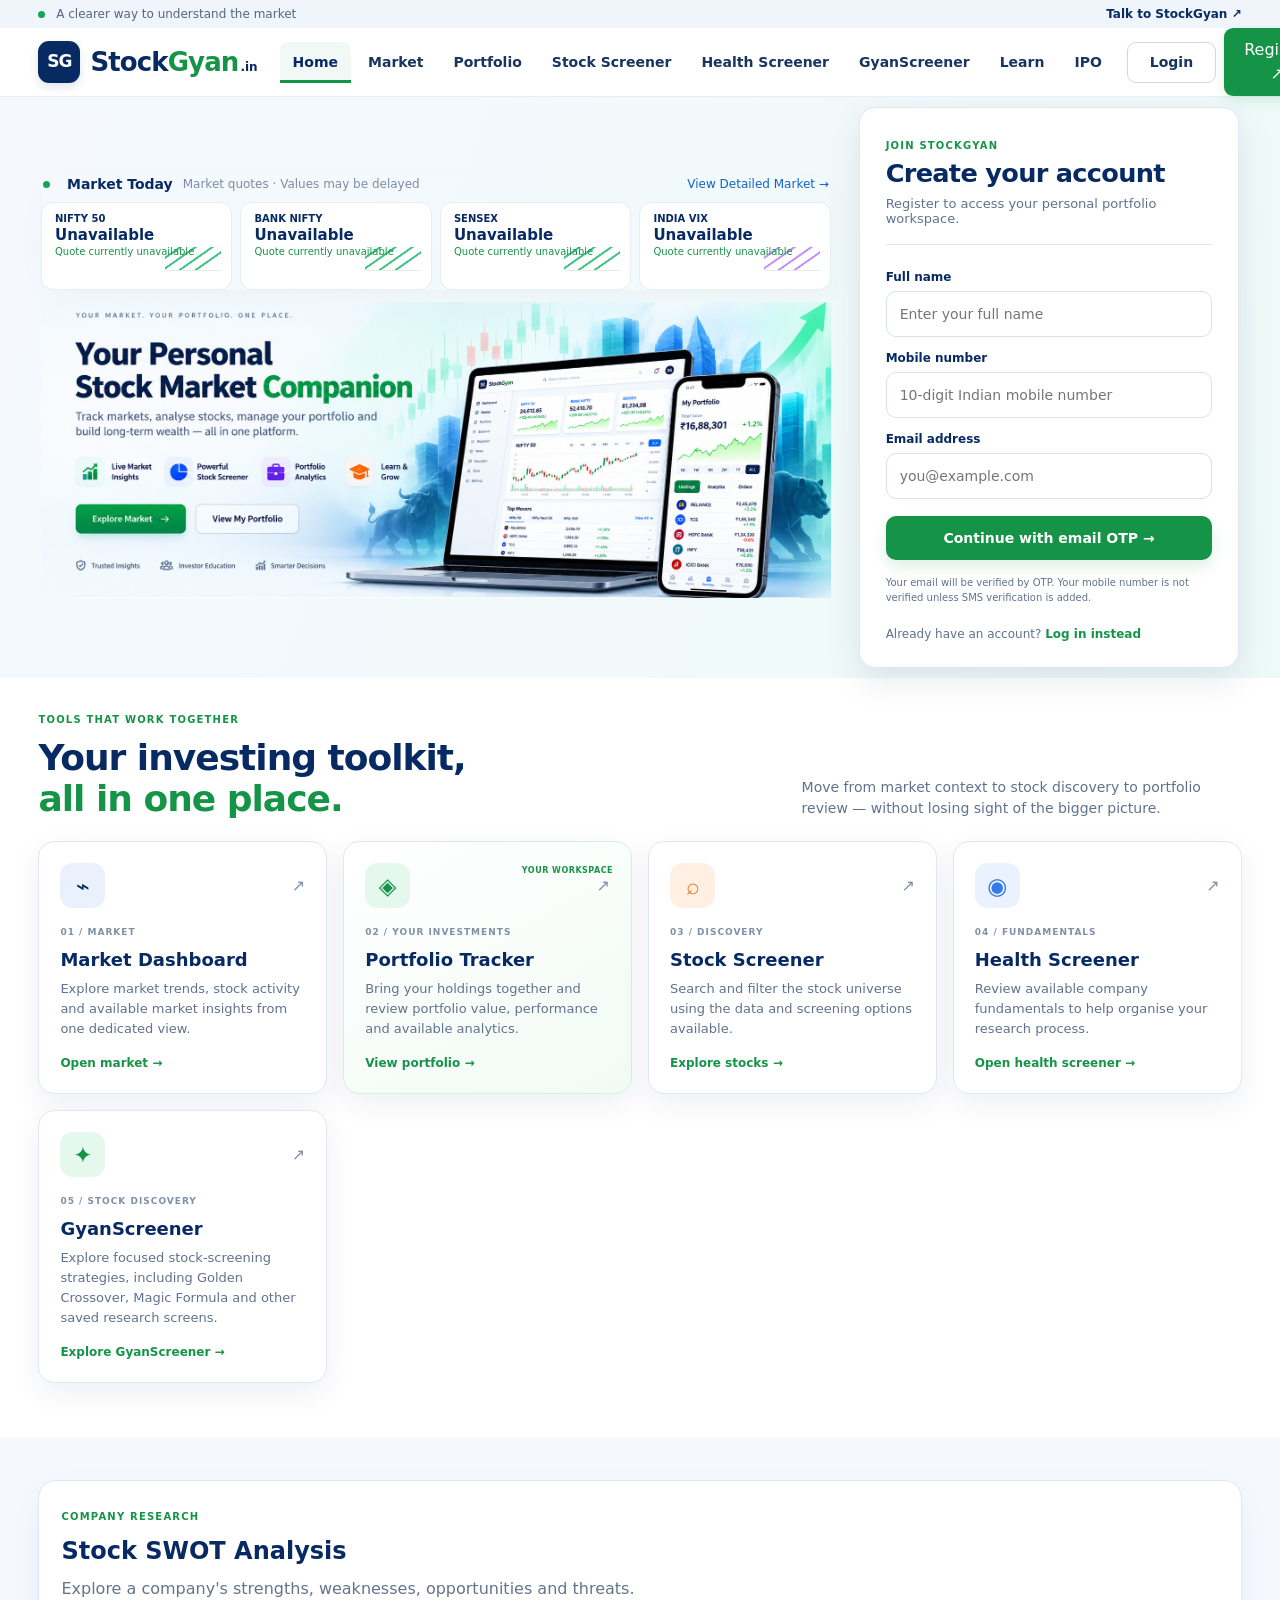
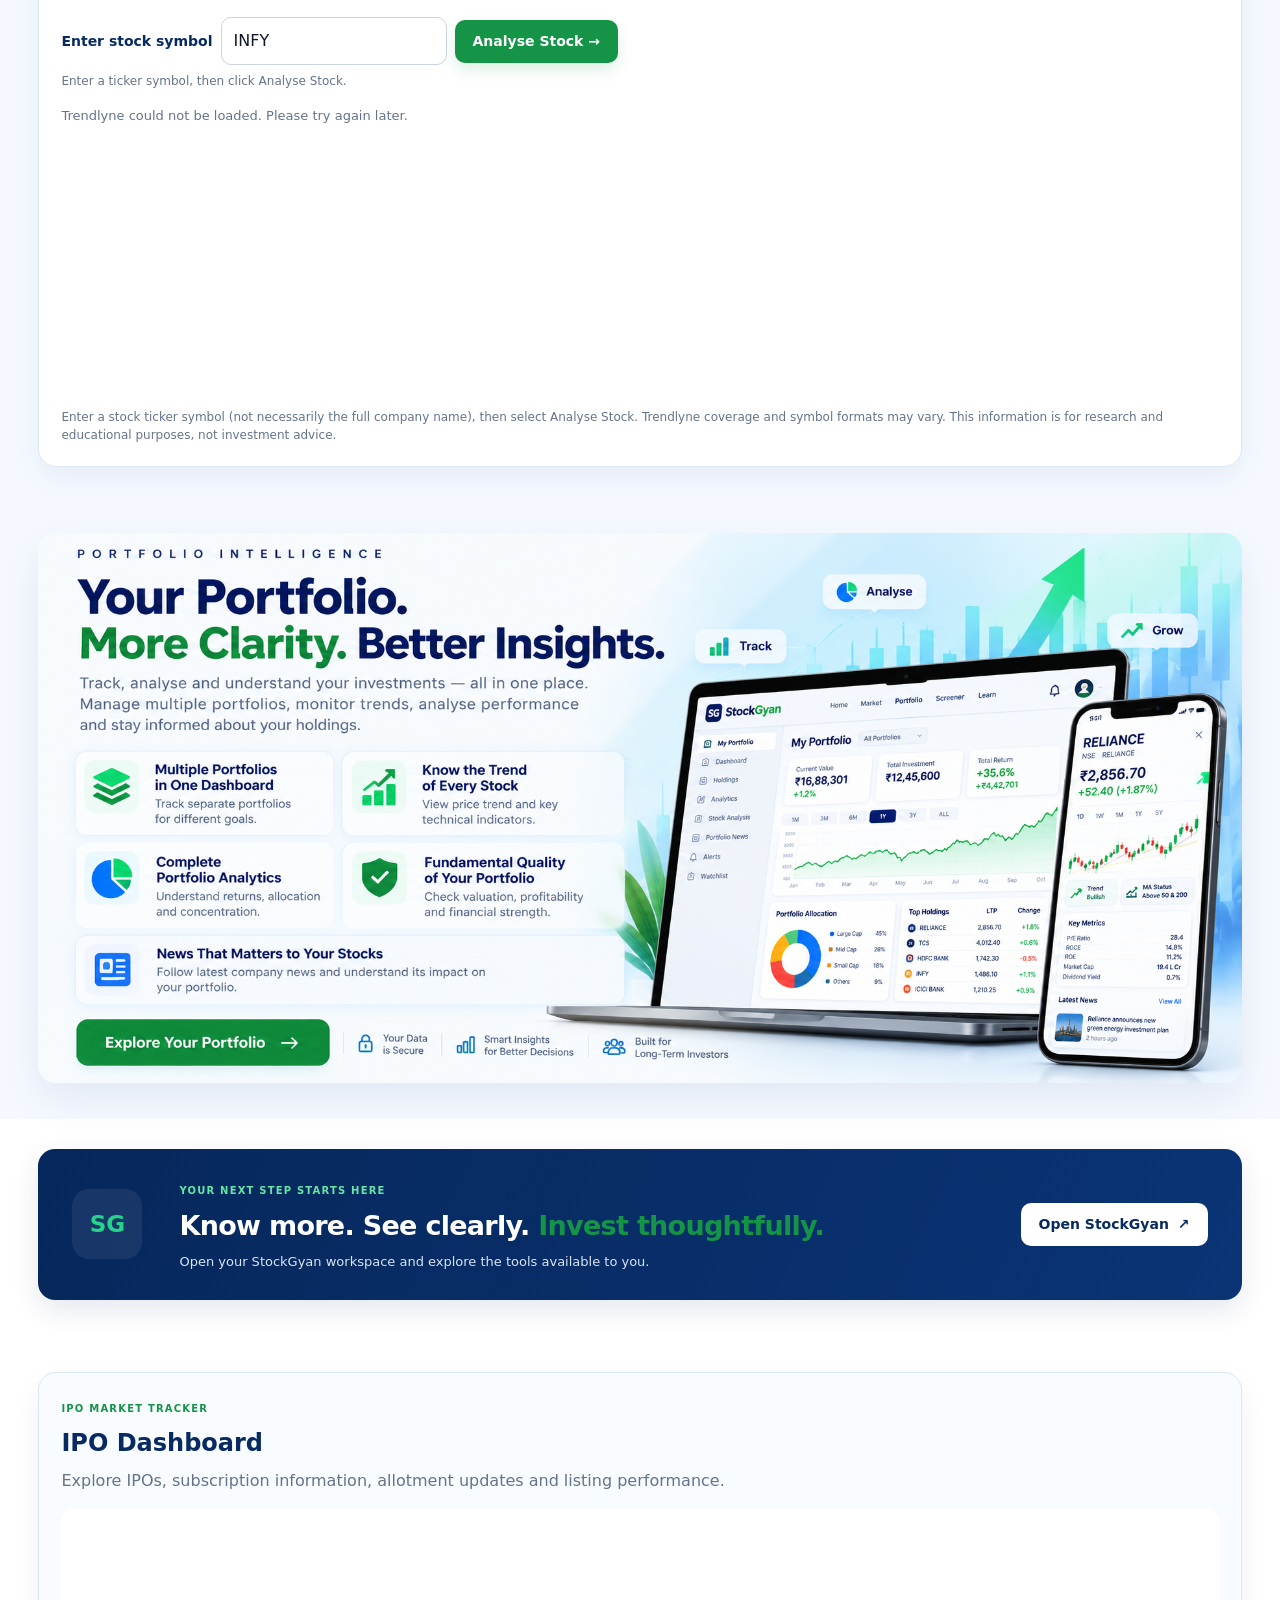
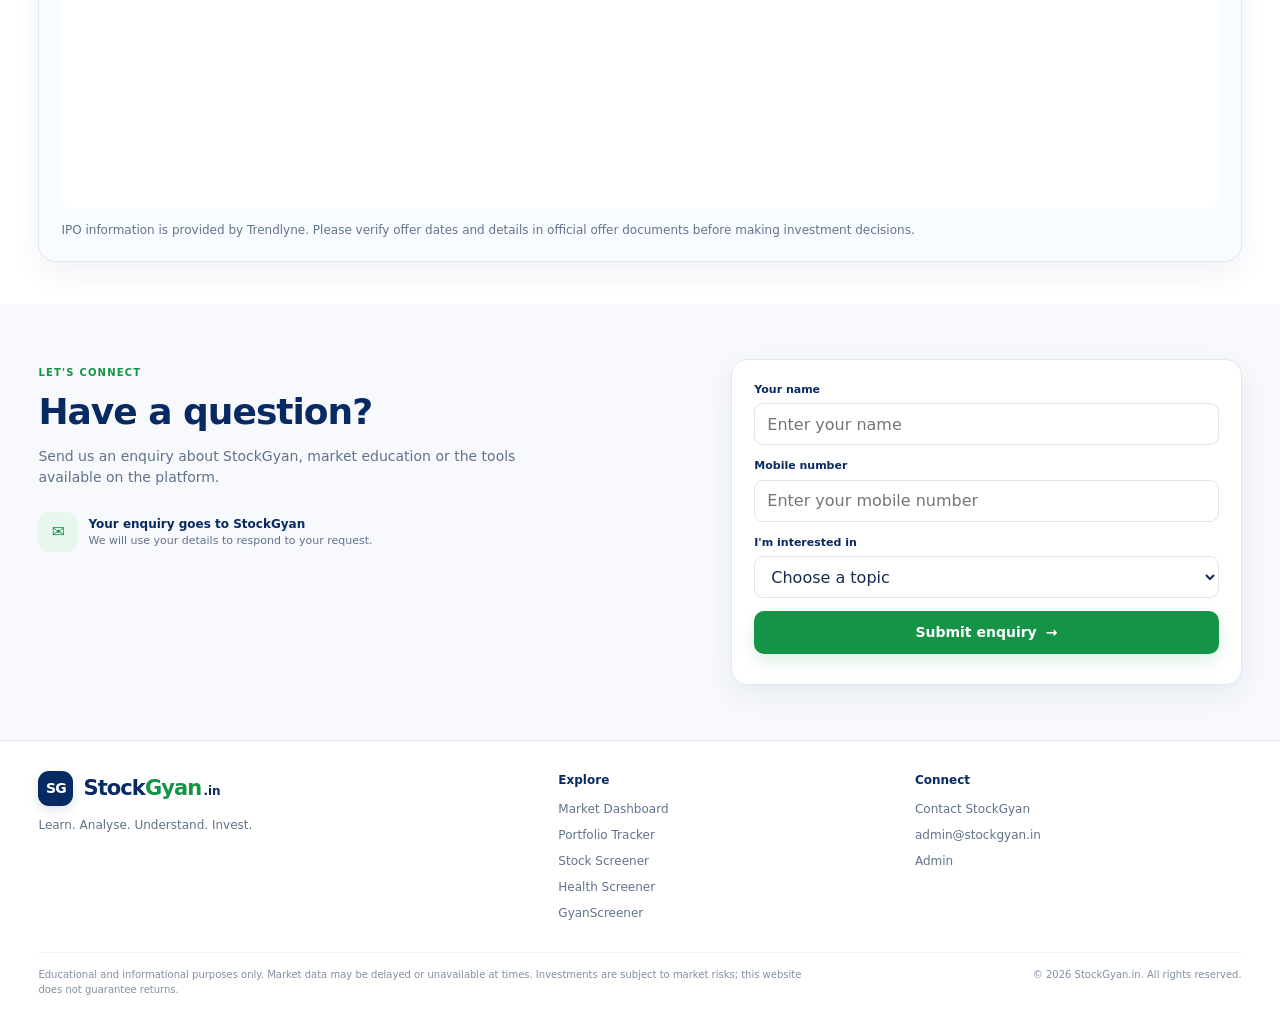
==== commit 8483e52c: "Improve comments and error messages in index.html Updated comments and error messages for clarity re" ====
--- a/index.html
+++ b/index.html
@@ -1065,7 +1065,7 @@
 
 
   <script>
-    // StockGyan Trendlyne SWOT: free-entry ticker field.
+    // StockGyan Trendlyne SWOT: enter a ticker and explicitly reload the provider widget.
     (function () {
       const form = document.getElementById('stockSwotForm');
       const input = document.getElementById('stockSwotSymbol');
@@ -1089,58 +1089,71 @@
 
       function loadSwot(rawSymbol) {
         const symbol = rawSymbol.trim().toUpperCase();
-
         if (!symbol) {
-          showStatus('Please enter a stock ticker symbol.');
+          showStatus('Please enter a stock ticker symbol, such as TCS or INFY.');
           input.focus();
           return;
         }
         if (!/^[A-Z0-9&.-]{1,30}$/.test(symbol)) {
-          showStatus('Use a ticker symbol such as INFY, TCS, RELIANCE or IFCI. Avoid spaces and punctuation other than &, . or -.');
+          showStatus('Enter a ticker symbol such as TCS, INFY, RELIANCE or IFCI. Use the stock symbol, not the full company name.');
           input.focus();
           return;
         }
 
         const thisRequest = ++requestId;
-        showStatus('Requesting SWOT analysis for ' + symbol + '…');
+        input.value = symbol;
+        showStatus('Loading SWOT analysis for ' + symbol + '…');
         container.replaceChildren();
 
-        document.querySelectorAll('script[data-stockgyan-trendlyne="true"]').forEach(function (oldScript) {
-          oldScript.remove();
-        });
-
-        const widget = document.createElement('blockquote');
-        widget.className = 'trendlyne-widgets';
-        widget.setAttribute(
+        const blockquote = document.createElement('blockquote');
+        blockquote.className = 'trendlyne-widgets';
+        blockquote.setAttribute(
           'data-get-url',
           'https://trendlyne.com/web-widget/swot-widget/Poppins/' +
             encodeURIComponent(symbol) + '/?' + colors
         );
-        widget.setAttribute('data-theme', 'light');
-        container.appendChild(widget);
-
-        // Trendlyne's loader is shared with the IPO widget below. It is loaded once
-        // at the end of the page; changing symbols rebuilds this blockquote.
-        showStatus('Requested ' + symbol + '. If no SWOT appears, Trendlyne may not support that ticker or dynamic reloading.');
-      }
-
-      // Do not alter the field while the visitor is typing. Only submit on button click or Enter.
+        blockquote.setAttribute('data-theme', 'light');
+        container.appendChild(blockquote);
+
+        // Trendlyne's embed script scans widget blockquotes during initialization.
+        // Replace the script element and use a cache-busting query so the loader executes again.
+        document.querySelectorAll('script[data-stockgyan-trendlyne-loader="true"]').forEach(function (node) {
+          node.remove();
+        });
+
+        const loader = document.createElement('script');
+        loader.async = true;
+        loader.charset = 'utf-8';
+        loader.dataset.stockgyanTrendlyneLoader = 'true';
+        loader.src = 'https://cdn-static.trendlyne.com/static/js/webwidgets/tl-widgets.js?stockgyan=' +
+          Date.now() + '-' + thisRequest;
+        loader.onload = function () {
+          if (thisRequest === requestId) {
+            showStatus('Trendlyne widget requested for ' + symbol + '. If it remains blank, use Trendlyne’s official widget generator to create an embed for this symbol; the provider may not support reinitializing dynamic widgets.');
+          }
+        };
+        loader.onerror = function () {
+          if (thisRequest === requestId) {
+            showStatus('Trendlyne could not be loaded. Please try again later.');
+          }
+        };
+        document.body.appendChild(loader);
+      }
+
       form.addEventListener('submit', function (event) {
         event.preventDefault();
         loadSwot(input.value);
       });
 
-      // Keep typed symbols uppercase after the visitor pauses; do not rewrite the field on each keystroke.
       input.addEventListener('blur', function () {
         input.value = input.value.toUpperCase();
       });
 
-      loadSwot(input.value || 'INFY');
+      // Avoid a second loader competing with the IPO widget's static loader.
+      // The first page load initializes both widgets through the shared loader.
+      const initialSymbol = input.value || 'INFY';
+      loadSwot(initialSymbol);
     })();
   </script>
-
-
-  <script async src="https://cdn-static.trendlyne.com/static/js/webwidgets/tl-widgets.js" charset="utf-8"></script>
-
 </body>
 </html>
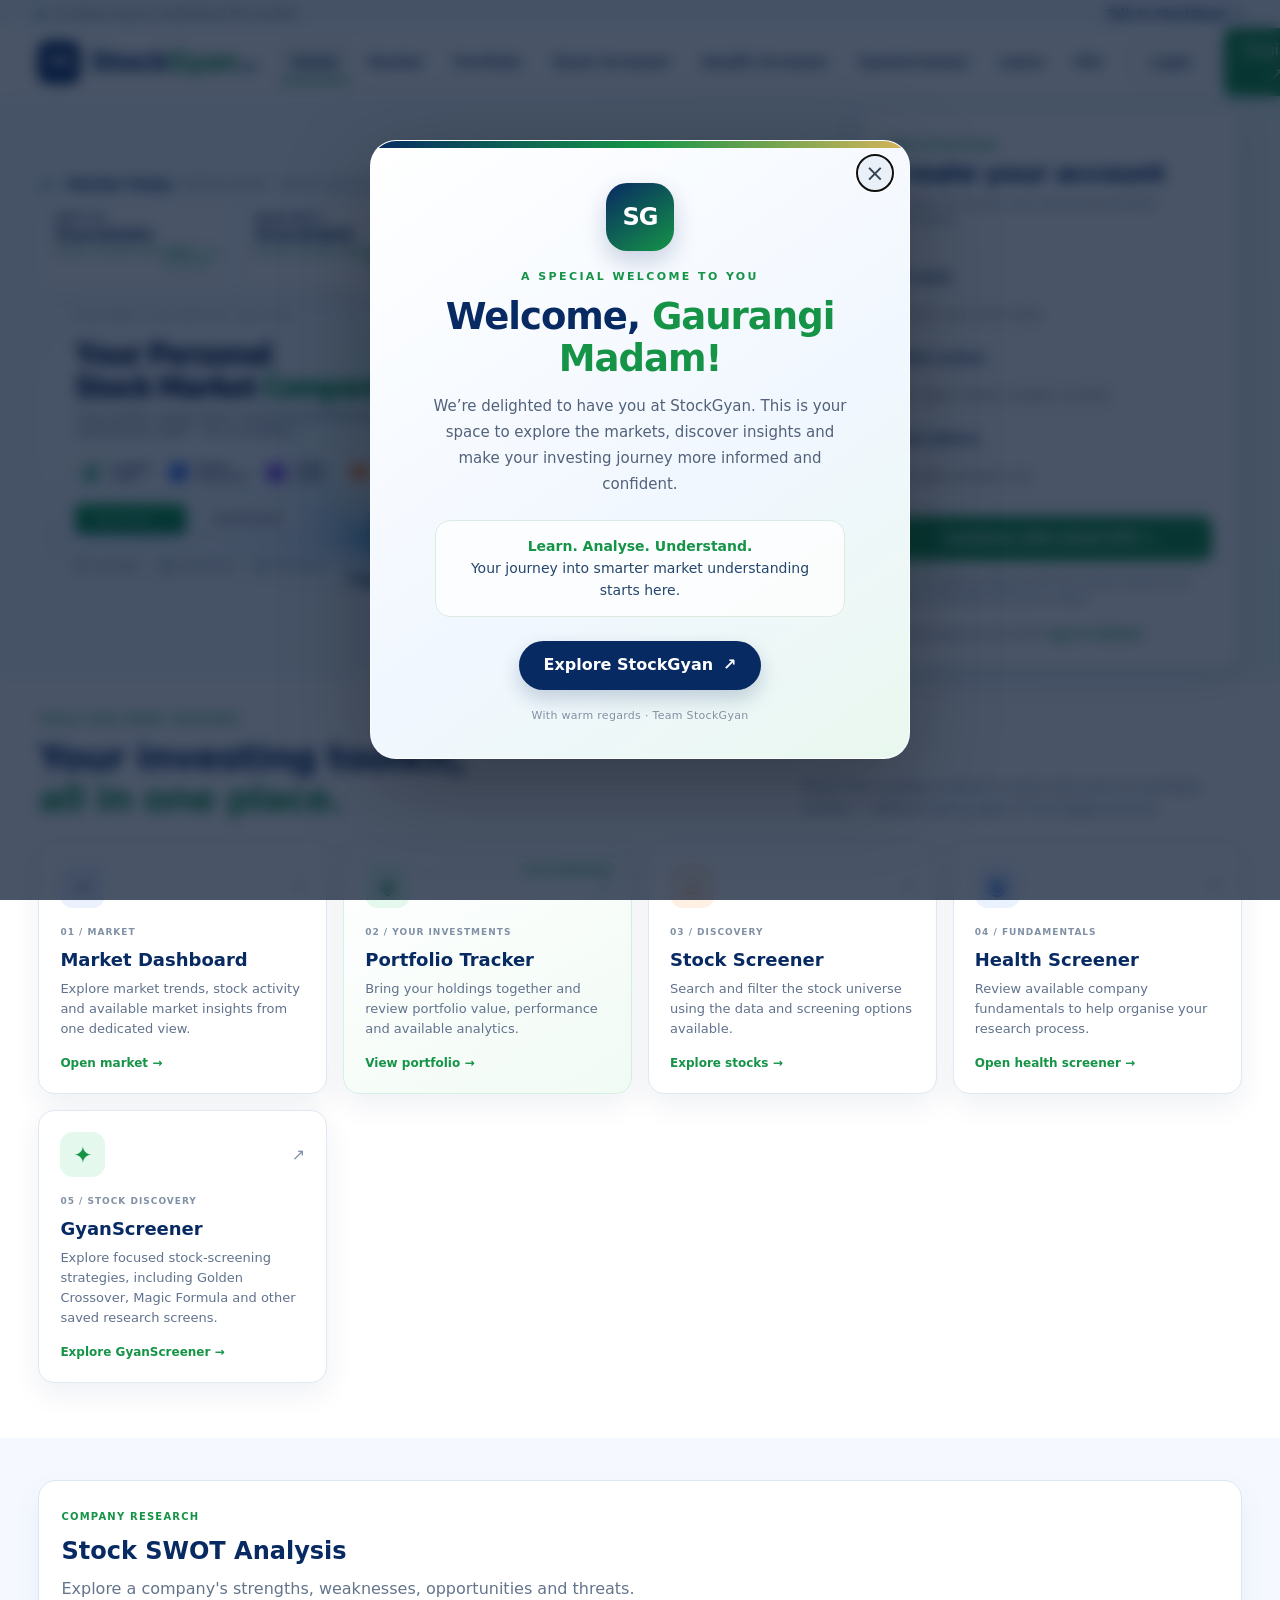
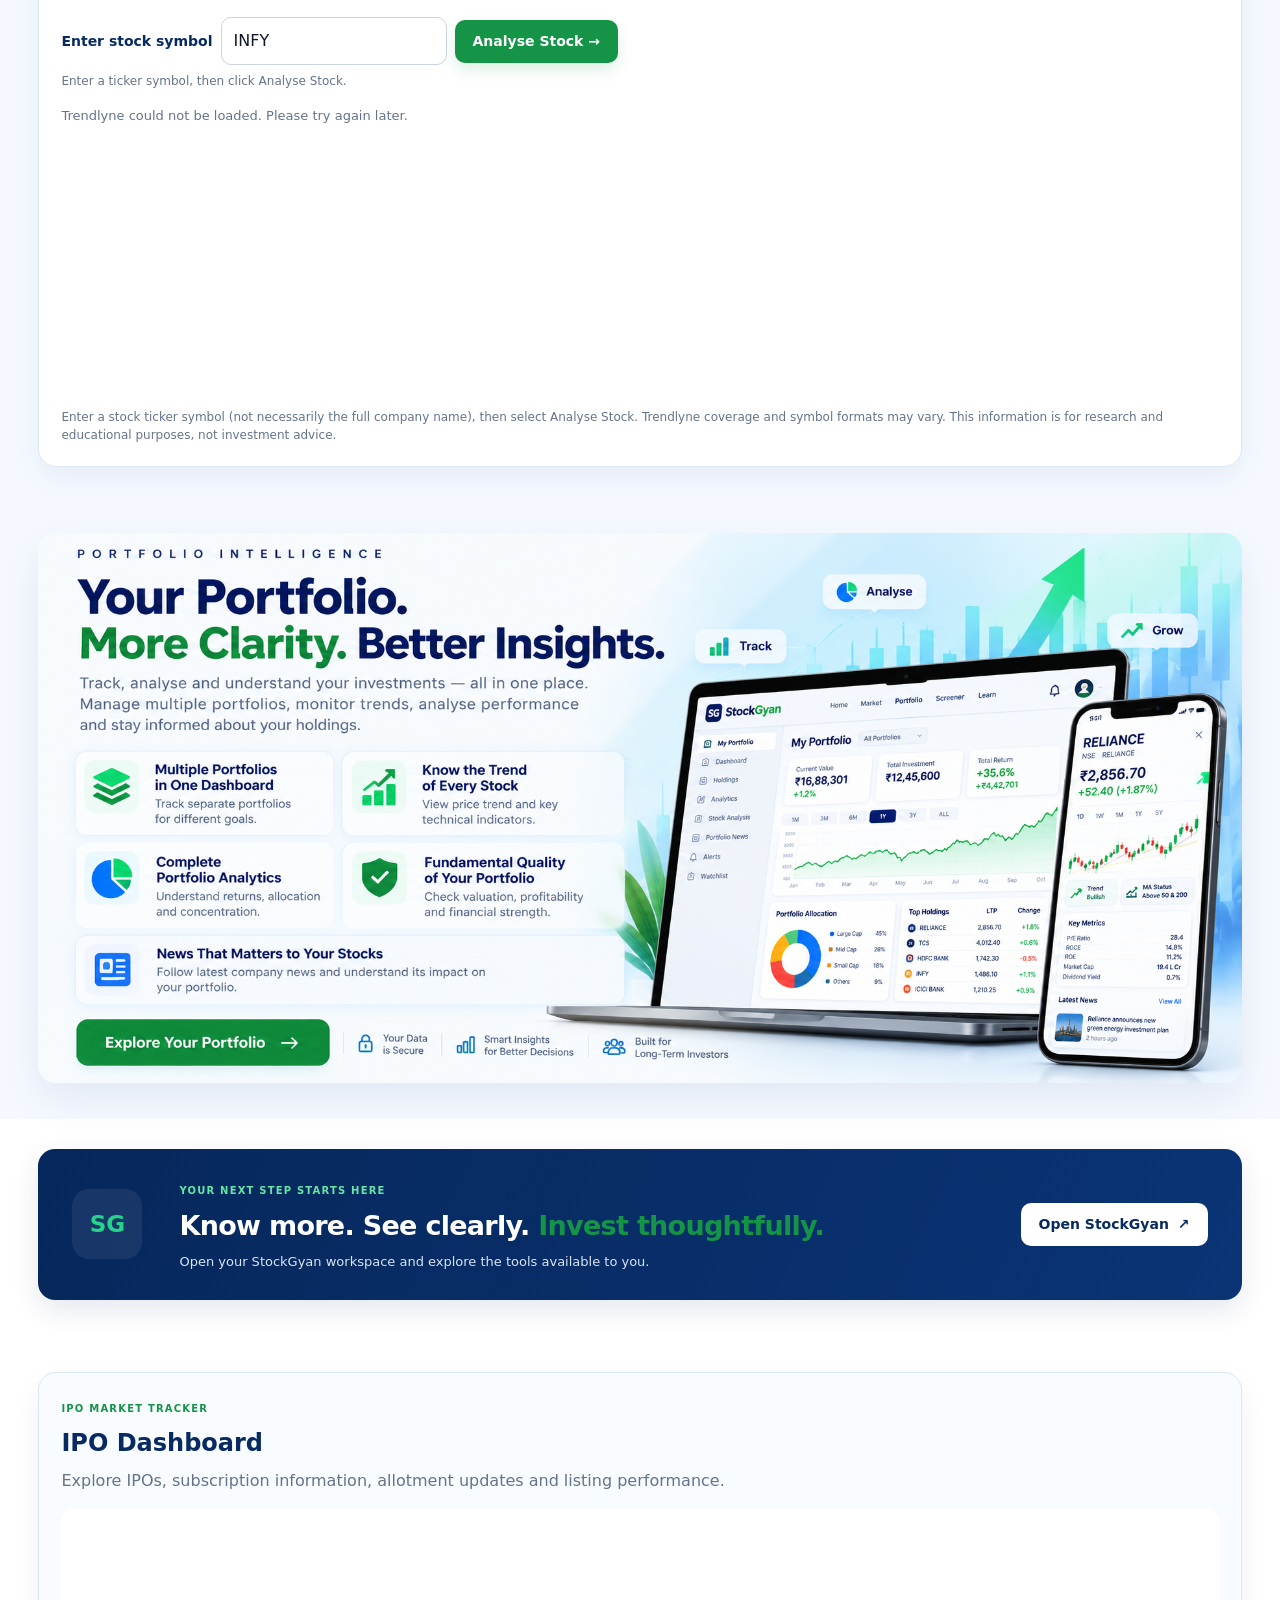
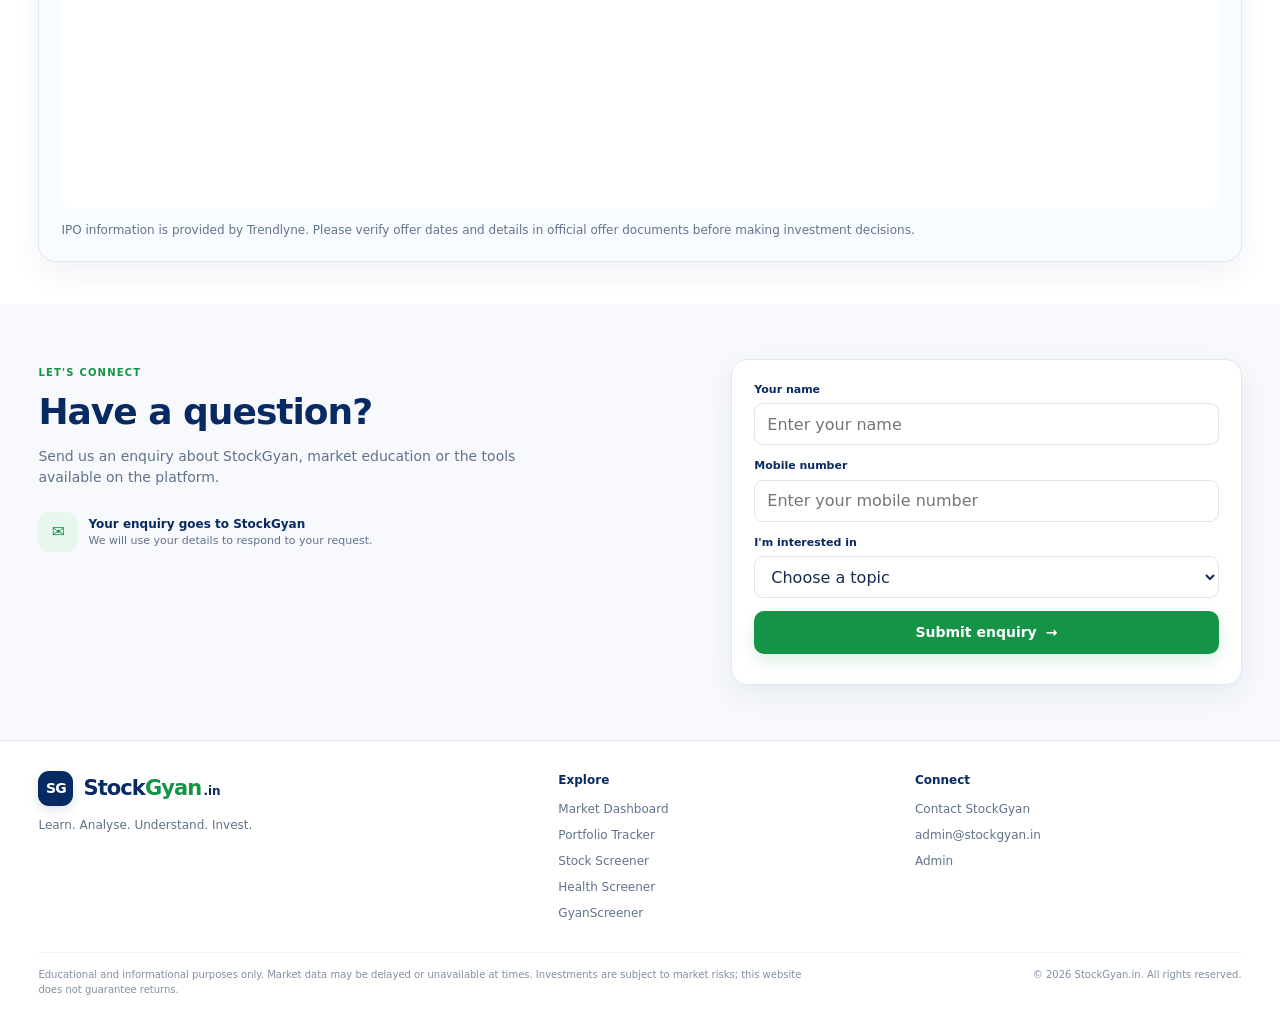
==== commit 0944acf4: "Implement personalized welcome overlay for Gaurangi Added a personalized welcome overlay for Gaurang" ====
--- a/index.html
+++ b/index.html
@@ -242,6 +242,81 @@
     .stock-swot-widget { min-height:260px; overflow-x:auto; border-radius:12px; }
     .stock-swot-note { margin:12px 0 0; color:#64748b; font-size:12px; line-height:1.5; }
     @media (max-width:640px) { .stock-swot-card { padding:15px; } .stock-swot-head { align-items:stretch; } .stock-swot-controls { width:100%; } .stock-swot-controls select { flex:1; min-width:0; width:100%; } }
+
+  </style>
+<style>
+
+    /* Gaurangi Madam's personalised StockGyan welcome */
+    .sg-welcome-overlay {
+      position: fixed; inset: 0; z-index: 99999;
+      display: none; align-items: center; justify-content: center;
+      padding: 20px; background: rgba(4, 18, 43, .72);
+      backdrop-filter: blur(7px);
+    }
+    .sg-welcome-overlay.is-visible { display: flex; animation: sgFadeIn .35s ease both; }
+    .sg-welcome-card {
+      position: relative; width: min(540px, 100%); overflow: hidden;
+      border: 1px solid rgba(255,255,255,.7); border-radius: 26px;
+      background: linear-gradient(145deg, #ffffff 0%, #f1f7ff 58%, #e9f8ef 100%);
+      box-shadow: 0 28px 90px rgba(0,0,0,.3);
+      padding: 42px 38px 34px; text-align: center;
+      animation: sgRise .5s cubic-bezier(.2,.8,.2,1) both;
+    }
+    .sg-welcome-card:before {
+      content:""; position:absolute; inset:0 0 auto; height:7px;
+      background:linear-gradient(90deg,#082a63,#159447,#d7b45a);
+    }
+    .sg-welcome-close {
+      position:absolute; top:14px; right:16px; width:36px; height:36px;
+      border:0; border-radius:50%; background:#eaf0f8; color:#334155;
+      font-size:23px; line-height:1; cursor:pointer;
+    }
+    .sg-welcome-emblem {
+      width:68px; height:68px; margin:0 auto 18px; display:grid;
+      place-items:center; border-radius:21px; color:#fff;
+      background:linear-gradient(145deg,#082a63,#159447);
+      font-size:24px; font-weight:800; letter-spacing:-1px;
+      box-shadow:0 10px 24px rgba(8,42,99,.2);
+    }
+    .sg-welcome-kicker {
+      margin:0 0 10px; color:#159447; font-size:11px;
+      font-weight:800; letter-spacing:2.4px; text-transform:uppercase;
+    }
+    .sg-welcome-card h2 {
+      margin:0 0 12px; color:#082a63; font-size:clamp(27px,5vw,37px);
+      line-height:1.15; letter-spacing:-1px;
+    }
+    .sg-welcome-card h2 span { color:#159447; }
+    .sg-welcome-message {
+      max-width:420px; margin:0 auto 22px; color:#52627a;
+      font-size:15px; line-height:1.75;
+    }
+    .sg-welcome-highlight {
+      margin:0 auto 24px; padding:14px 16px; max-width:410px;
+      border:1px solid #dcebe2; border-radius:15px;
+      background:rgba(255,255,255,.78); color:#24466c;
+      font-size:14px; line-height:1.6;
+    }
+    .sg-welcome-highlight strong { color:#159447; }
+    .sg-welcome-cta {
+      display:inline-flex; align-items:center; justify-content:center; gap:10px;
+      min-height:49px; padding:0 25px; border-radius:999px;
+      background:#082a63; color:#fff; text-decoration:none;
+      font-weight:750; box-shadow:0 9px 20px rgba(8,42,99,.2);
+      transition:transform .2s,background .2s;
+    }
+    .sg-welcome-cta:hover { transform:translateY(-2px); background:#159447; }
+    .sg-welcome-foot { margin:18px 0 0; color:#8190a4; font-size:11px; letter-spacing:.3px; }
+    @keyframes sgFadeIn { from{opacity:0} to{opacity:1} }
+    @keyframes sgRise { from{opacity:0;transform:translateY(18px) scale(.97)} to{opacity:1;transform:translateY(0) scale(1)} }
+    @media(max-width:520px) {
+      .sg-welcome-card { padding:38px 22px 27px; border-radius:21px; }
+      .sg-welcome-message { font-size:14px; }
+    }
+    @media(prefers-reduced-motion:reduce) {
+      .sg-welcome-overlay.is-visible,.sg-welcome-card { animation:none; }
+      .sg-welcome-cta { transition:none; }
+    }
 
   </style>
 </head>
@@ -1155,5 +1230,72 @@
       loadSwot(initialSymbol);
     })();
   </script>
+
+  <!-- Personalised welcome for Gaurangi Madam -->
+  <div class="sg-welcome-overlay" id="sgWelcomeOverlay"
+       role="dialog" aria-modal="true" aria-labelledby="sgWelcomeTitle"
+       aria-describedby="sgWelcomeMessage">
+    <div class="sg-welcome-card">
+      <button class="sg-welcome-close" id="sgWelcomeClose"
+              type="button" aria-label="Close welcome message">×</button>
+      <div class="sg-welcome-emblem" aria-hidden="true">SG</div>
+      <p class="sg-welcome-kicker">A special welcome to you</p>
+      <h2 id="sgWelcomeTitle">Welcome, <span>Gaurangi Madam!</span></h2>
+      <p class="sg-welcome-message" id="sgWelcomeMessage">
+        We’re delighted to have you at StockGyan. This is your space to explore
+        the markets, discover insights and make your investing journey more
+        informed and confident.
+      </p>
+      <div class="sg-welcome-highlight">
+        <strong>Learn. Analyse. Understand.</strong><br>
+        Your journey into smarter market understanding starts here.
+      </div>
+      <a class="sg-welcome-cta" href="/market" id="sgWelcomeExplore">
+        Explore StockGyan <span aria-hidden="true">↗</span>
+      </a>
+      <p class="sg-welcome-foot">With warm regards · Team StockGyan</p>
+    </div>
+  </div>
+
+
+  <script>
+    // Show the personalised welcome once per browser session.
+    (function () {
+      const overlay = document.getElementById('sgWelcomeOverlay');
+      const closeButton = document.getElementById('sgWelcomeClose');
+      const exploreButton = document.getElementById('sgWelcomeExplore');
+      if (!overlay || !closeButton) return;
+
+      let alreadyShown = false;
+      try {
+        alreadyShown = sessionStorage.getItem('sg_gaurangi_welcome_seen') === '1';
+      } catch (error) {}
+
+      if (!alreadyShown) {
+        window.setTimeout(function () {
+          overlay.classList.add('is-visible');
+          closeButton.focus();
+        }, 650);
+      }
+
+      function closeWelcome() {
+        overlay.classList.remove('is-visible');
+        try { sessionStorage.setItem('sg_gaurangi_welcome_seen', '1'); }
+        catch (error) {}
+      }
+
+      closeButton.addEventListener('click', closeWelcome);
+      overlay.addEventListener('click', function (event) {
+        if (event.target === overlay) closeWelcome();
+      });
+      document.addEventListener('keydown', function (event) {
+        if (event.key === 'Escape' && overlay.classList.contains('is-visible')) {
+          closeWelcome();
+        }
+      });
+      if (exploreButton) exploreButton.addEventListener('click', closeWelcome);
+    })();
+  </script>
+
 </body>
 </html>
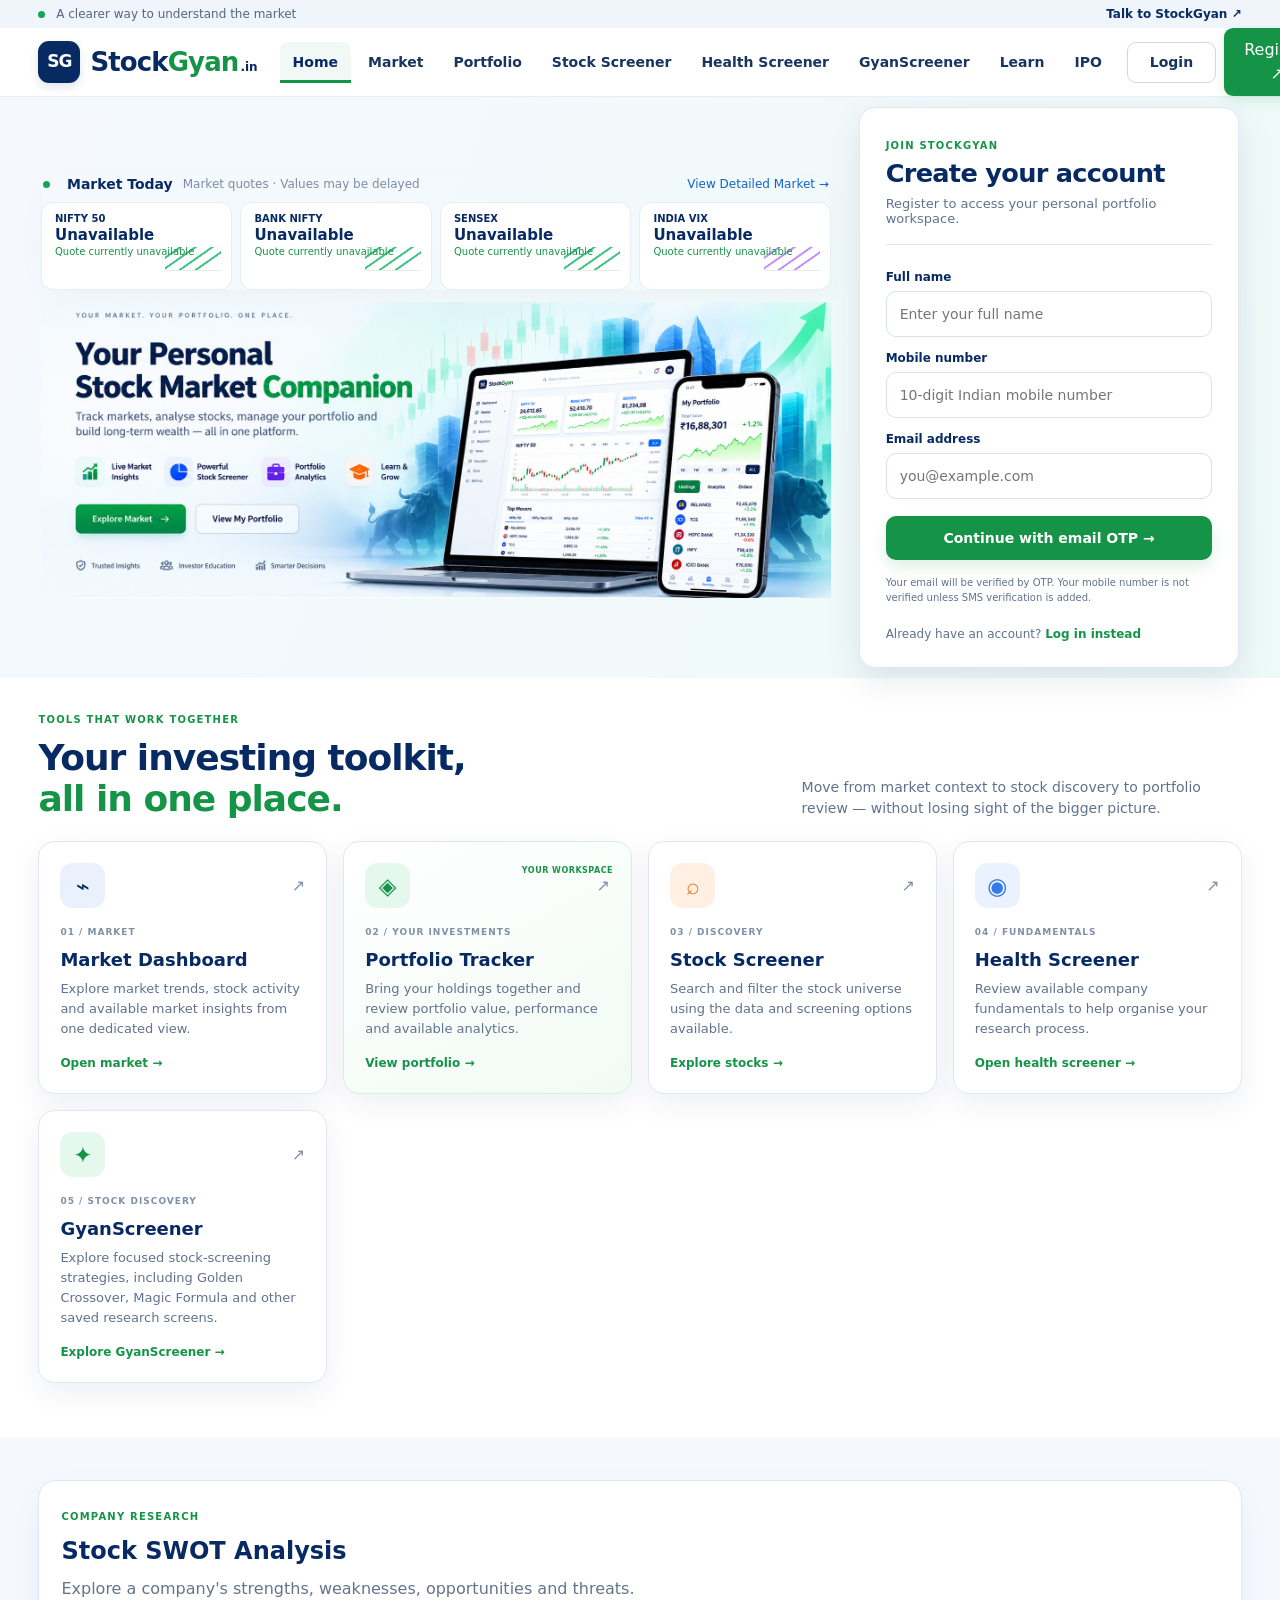
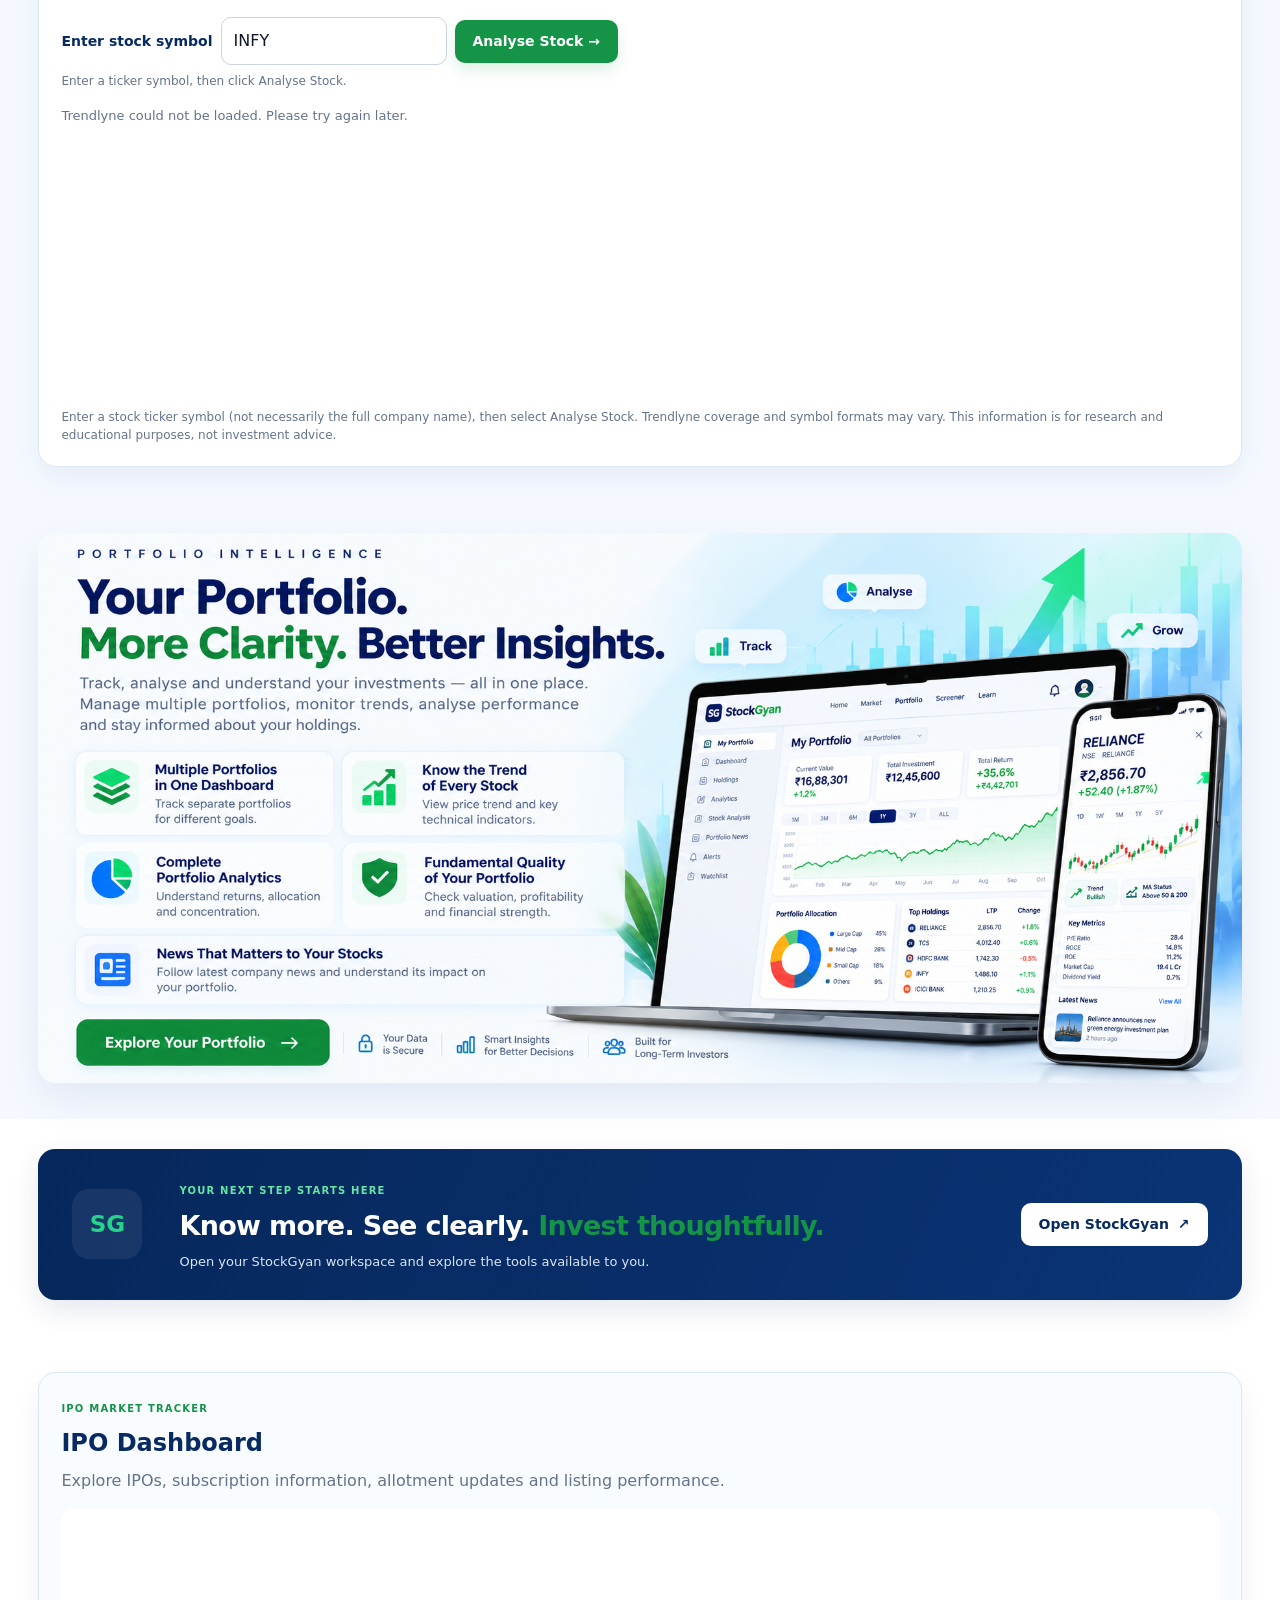
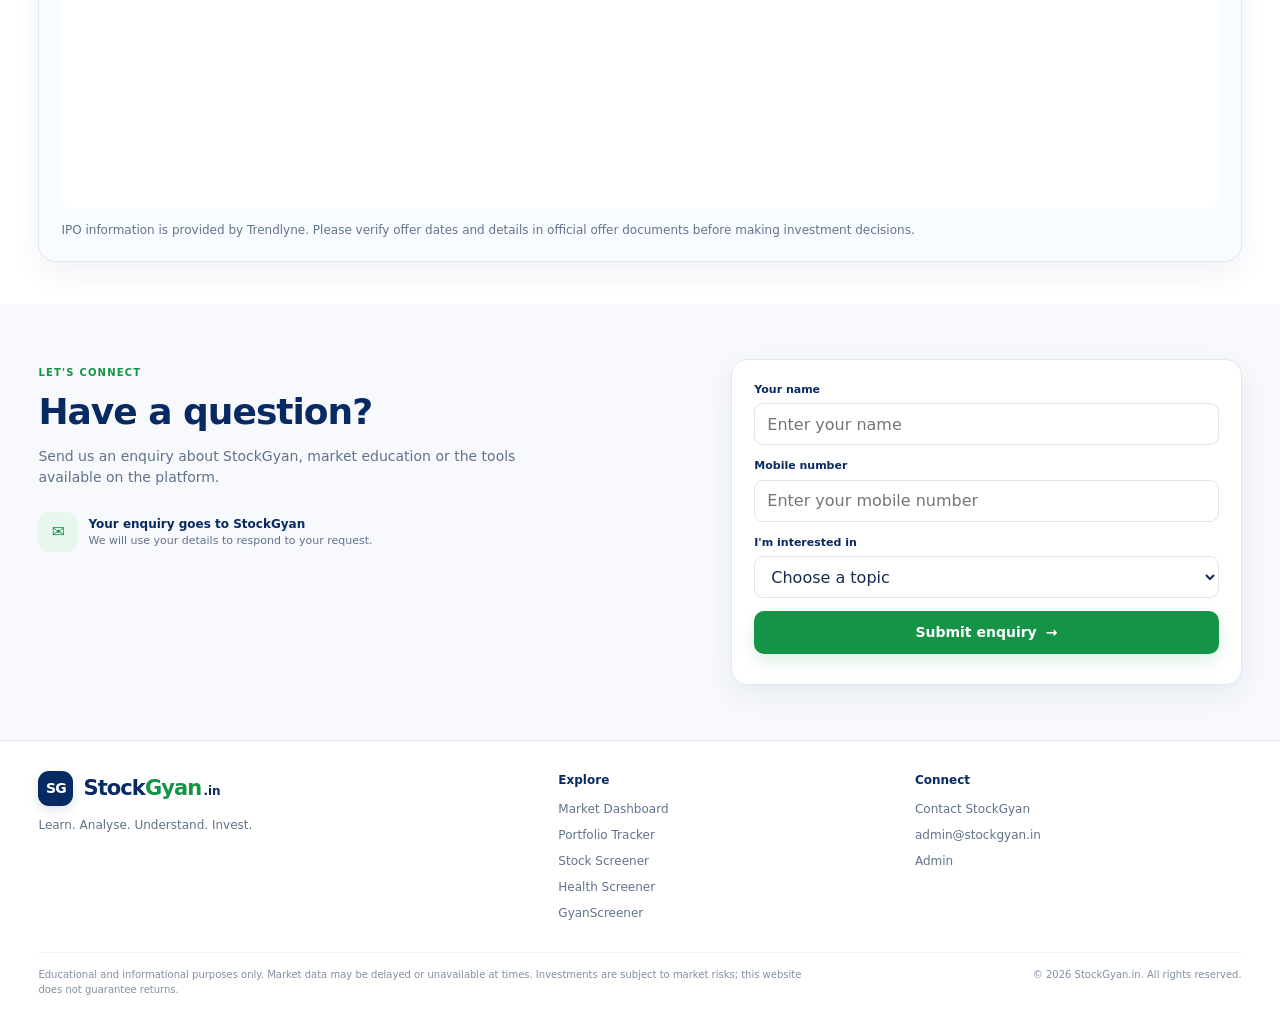
==== commit f65e7123: "Remove personalized welcome overlay Removed personalized welcome overlay for Gaurangi Madam from ind" ====
--- a/index.html
+++ b/index.html
@@ -242,81 +242,6 @@
     .stock-swot-widget { min-height:260px; overflow-x:auto; border-radius:12px; }
     .stock-swot-note { margin:12px 0 0; color:#64748b; font-size:12px; line-height:1.5; }
     @media (max-width:640px) { .stock-swot-card { padding:15px; } .stock-swot-head { align-items:stretch; } .stock-swot-controls { width:100%; } .stock-swot-controls select { flex:1; min-width:0; width:100%; } }
-
-  </style>
-<style>
-
-    /* Gaurangi Madam's personalised StockGyan welcome */
-    .sg-welcome-overlay {
-      position: fixed; inset: 0; z-index: 99999;
-      display: none; align-items: center; justify-content: center;
-      padding: 20px; background: rgba(4, 18, 43, .72);
-      backdrop-filter: blur(7px);
-    }
-    .sg-welcome-overlay.is-visible { display: flex; animation: sgFadeIn .35s ease both; }
-    .sg-welcome-card {
-      position: relative; width: min(540px, 100%); overflow: hidden;
-      border: 1px solid rgba(255,255,255,.7); border-radius: 26px;
-      background: linear-gradient(145deg, #ffffff 0%, #f1f7ff 58%, #e9f8ef 100%);
-      box-shadow: 0 28px 90px rgba(0,0,0,.3);
-      padding: 42px 38px 34px; text-align: center;
-      animation: sgRise .5s cubic-bezier(.2,.8,.2,1) both;
-    }
-    .sg-welcome-card:before {
-      content:""; position:absolute; inset:0 0 auto; height:7px;
-      background:linear-gradient(90deg,#082a63,#159447,#d7b45a);
-    }
-    .sg-welcome-close {
-      position:absolute; top:14px; right:16px; width:36px; height:36px;
-      border:0; border-radius:50%; background:#eaf0f8; color:#334155;
-      font-size:23px; line-height:1; cursor:pointer;
-    }
-    .sg-welcome-emblem {
-      width:68px; height:68px; margin:0 auto 18px; display:grid;
-      place-items:center; border-radius:21px; color:#fff;
-      background:linear-gradient(145deg,#082a63,#159447);
-      font-size:24px; font-weight:800; letter-spacing:-1px;
-      box-shadow:0 10px 24px rgba(8,42,99,.2);
-    }
-    .sg-welcome-kicker {
-      margin:0 0 10px; color:#159447; font-size:11px;
-      font-weight:800; letter-spacing:2.4px; text-transform:uppercase;
-    }
-    .sg-welcome-card h2 {
-      margin:0 0 12px; color:#082a63; font-size:clamp(27px,5vw,37px);
-      line-height:1.15; letter-spacing:-1px;
-    }
-    .sg-welcome-card h2 span { color:#159447; }
-    .sg-welcome-message {
-      max-width:420px; margin:0 auto 22px; color:#52627a;
-      font-size:15px; line-height:1.75;
-    }
-    .sg-welcome-highlight {
-      margin:0 auto 24px; padding:14px 16px; max-width:410px;
-      border:1px solid #dcebe2; border-radius:15px;
-      background:rgba(255,255,255,.78); color:#24466c;
-      font-size:14px; line-height:1.6;
-    }
-    .sg-welcome-highlight strong { color:#159447; }
-    .sg-welcome-cta {
-      display:inline-flex; align-items:center; justify-content:center; gap:10px;
-      min-height:49px; padding:0 25px; border-radius:999px;
-      background:#082a63; color:#fff; text-decoration:none;
-      font-weight:750; box-shadow:0 9px 20px rgba(8,42,99,.2);
-      transition:transform .2s,background .2s;
-    }
-    .sg-welcome-cta:hover { transform:translateY(-2px); background:#159447; }
-    .sg-welcome-foot { margin:18px 0 0; color:#8190a4; font-size:11px; letter-spacing:.3px; }
-    @keyframes sgFadeIn { from{opacity:0} to{opacity:1} }
-    @keyframes sgRise { from{opacity:0;transform:translateY(18px) scale(.97)} to{opacity:1;transform:translateY(0) scale(1)} }
-    @media(max-width:520px) {
-      .sg-welcome-card { padding:38px 22px 27px; border-radius:21px; }
-      .sg-welcome-message { font-size:14px; }
-    }
-    @media(prefers-reduced-motion:reduce) {
-      .sg-welcome-overlay.is-visible,.sg-welcome-card { animation:none; }
-      .sg-welcome-cta { transition:none; }
-    }
 
   </style>
 </head>
@@ -1230,72 +1155,5 @@
       loadSwot(initialSymbol);
     })();
   </script>
-
-  <!-- Personalised welcome for Gaurangi Madam -->
-  <div class="sg-welcome-overlay" id="sgWelcomeOverlay"
-       role="dialog" aria-modal="true" aria-labelledby="sgWelcomeTitle"
-       aria-describedby="sgWelcomeMessage">
-    <div class="sg-welcome-card">
-      <button class="sg-welcome-close" id="sgWelcomeClose"
-              type="button" aria-label="Close welcome message">×</button>
-      <div class="sg-welcome-emblem" aria-hidden="true">SG</div>
-      <p class="sg-welcome-kicker">A special welcome to you</p>
-      <h2 id="sgWelcomeTitle">Welcome, <span>Gaurangi Madam!</span></h2>
-      <p class="sg-welcome-message" id="sgWelcomeMessage">
-        We’re delighted to have you at StockGyan. This is your space to explore
-        the markets, discover insights and make your investing journey more
-        informed and confident.
-      </p>
-      <div class="sg-welcome-highlight">
-        <strong>Learn. Analyse. Understand.</strong><br>
-        Your journey into smarter market understanding starts here.
-      </div>
-      <a class="sg-welcome-cta" href="/market" id="sgWelcomeExplore">
-        Explore StockGyan <span aria-hidden="true">↗</span>
-      </a>
-      <p class="sg-welcome-foot">With warm regards · Team StockGyan</p>
-    </div>
-  </div>
-
-
-  <script>
-    // Show the personalised welcome once per browser session.
-    (function () {
-      const overlay = document.getElementById('sgWelcomeOverlay');
-      const closeButton = document.getElementById('sgWelcomeClose');
-      const exploreButton = document.getElementById('sgWelcomeExplore');
-      if (!overlay || !closeButton) return;
-
-      let alreadyShown = false;
-      try {
-        alreadyShown = sessionStorage.getItem('sg_gaurangi_welcome_seen') === '1';
-      } catch (error) {}
-
-      if (!alreadyShown) {
-        window.setTimeout(function () {
-          overlay.classList.add('is-visible');
-          closeButton.focus();
-        }, 650);
-      }
-
-      function closeWelcome() {
-        overlay.classList.remove('is-visible');
-        try { sessionStorage.setItem('sg_gaurangi_welcome_seen', '1'); }
-        catch (error) {}
-      }
-
-      closeButton.addEventListener('click', closeWelcome);
-      overlay.addEventListener('click', function (event) {
-        if (event.target === overlay) closeWelcome();
-      });
-      document.addEventListener('keydown', function (event) {
-        if (event.key === 'Escape' && overlay.classList.contains('is-visible')) {
-          closeWelcome();
-        }
-      });
-      if (exploreButton) exploreButton.addEventListener('click', closeWelcome);
-    })();
-  </script>
-
 </body>
 </html>
